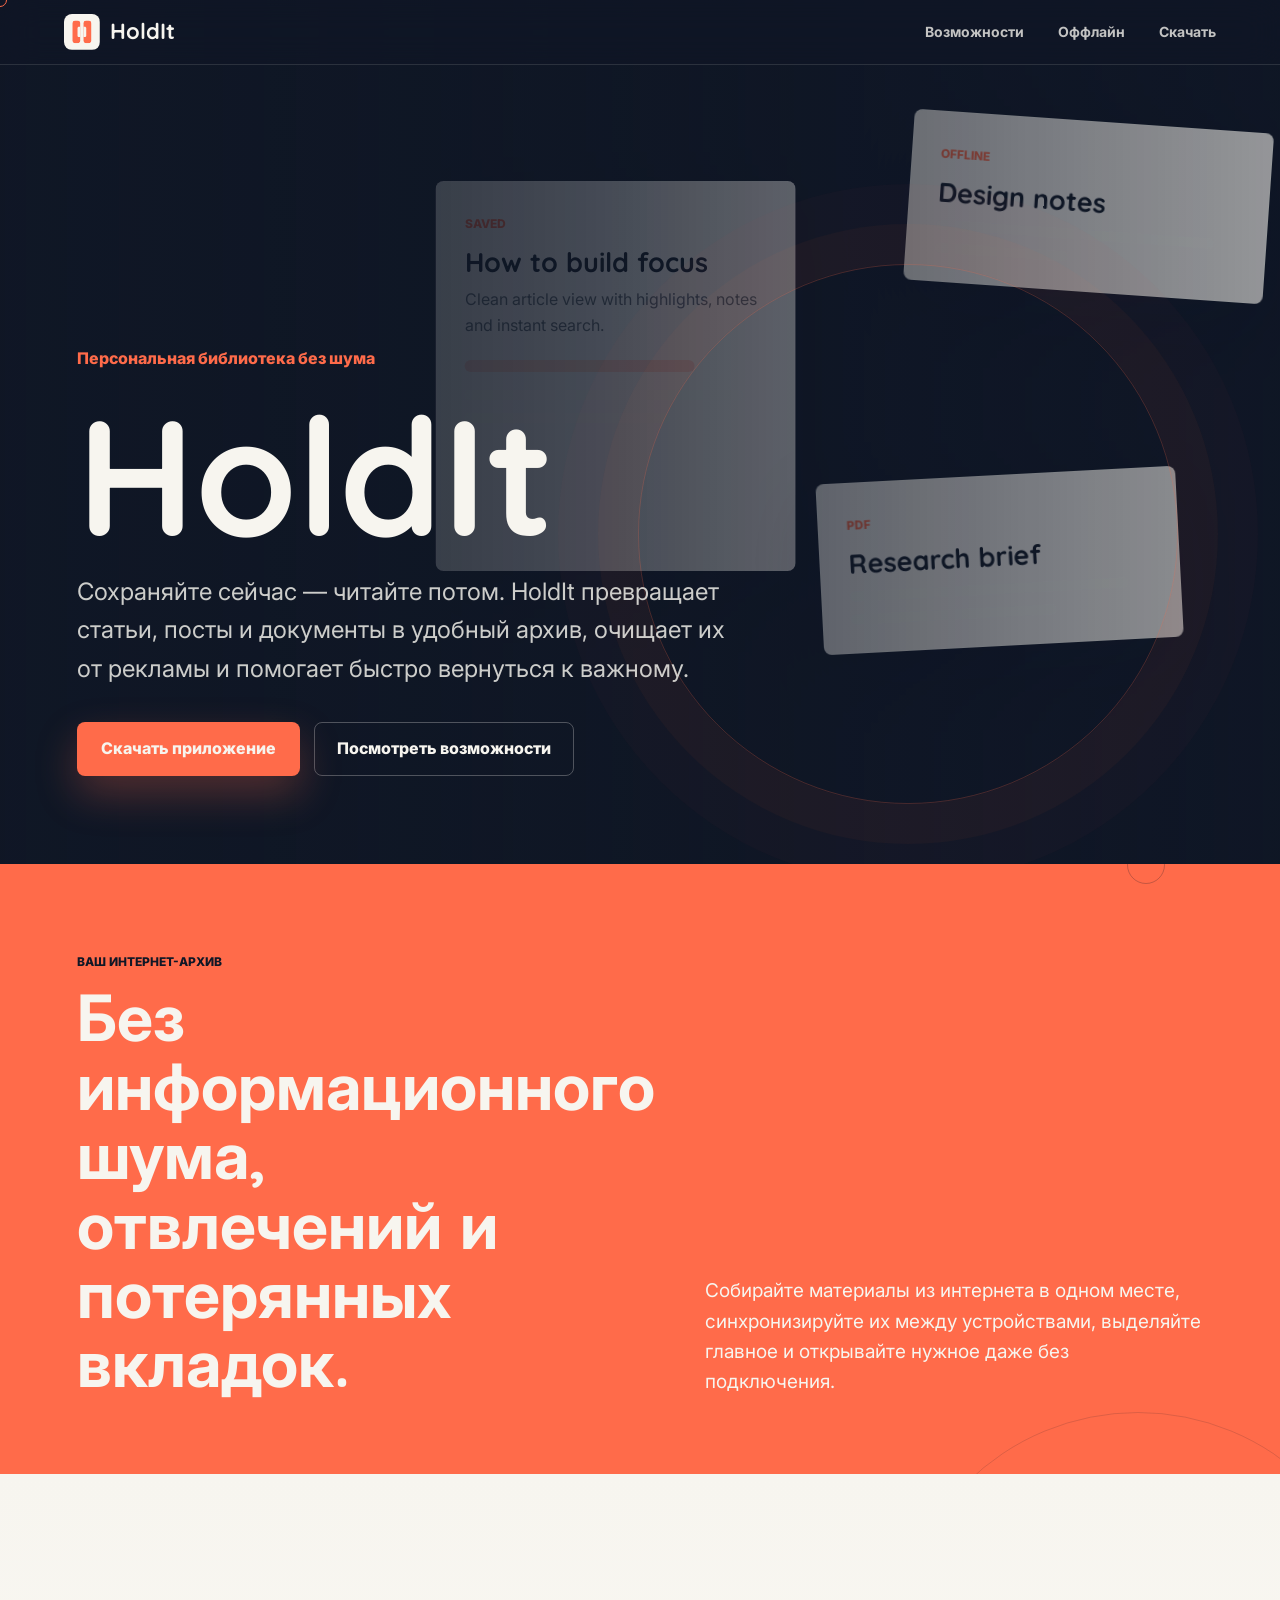
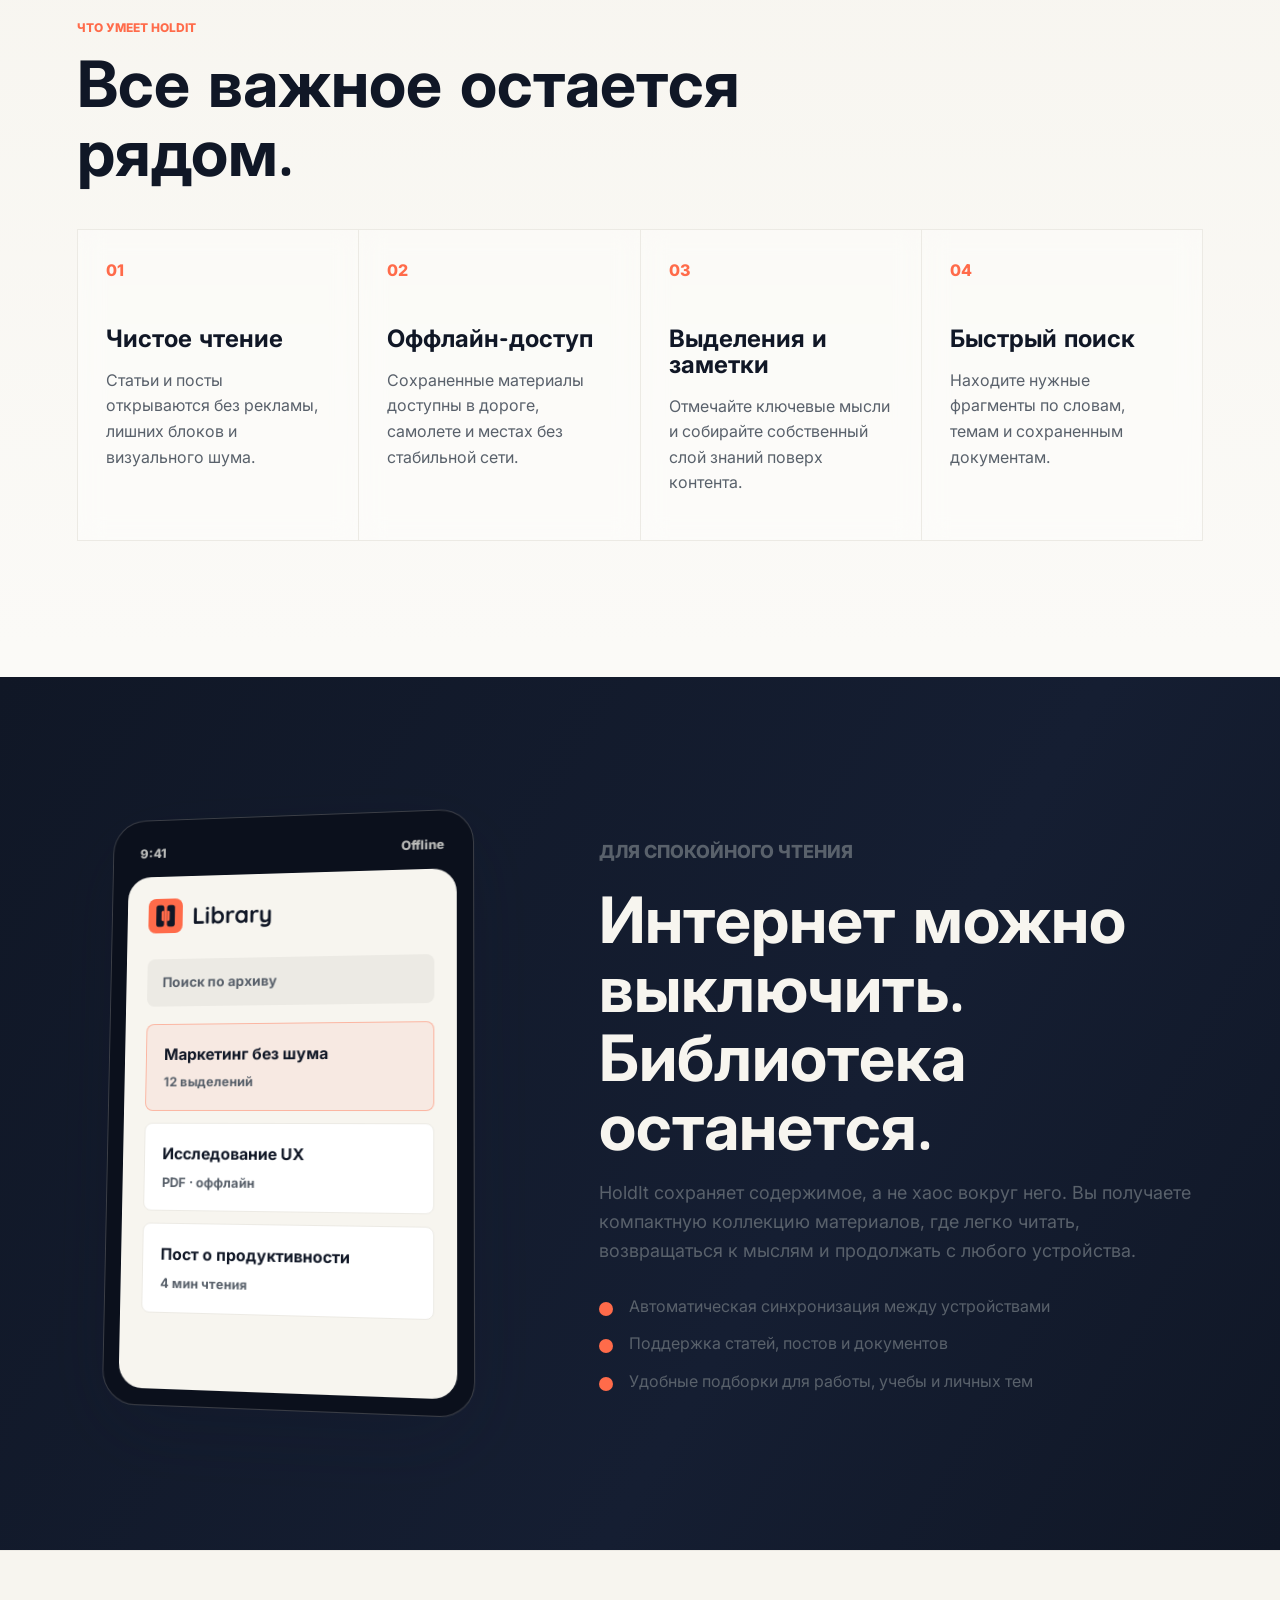
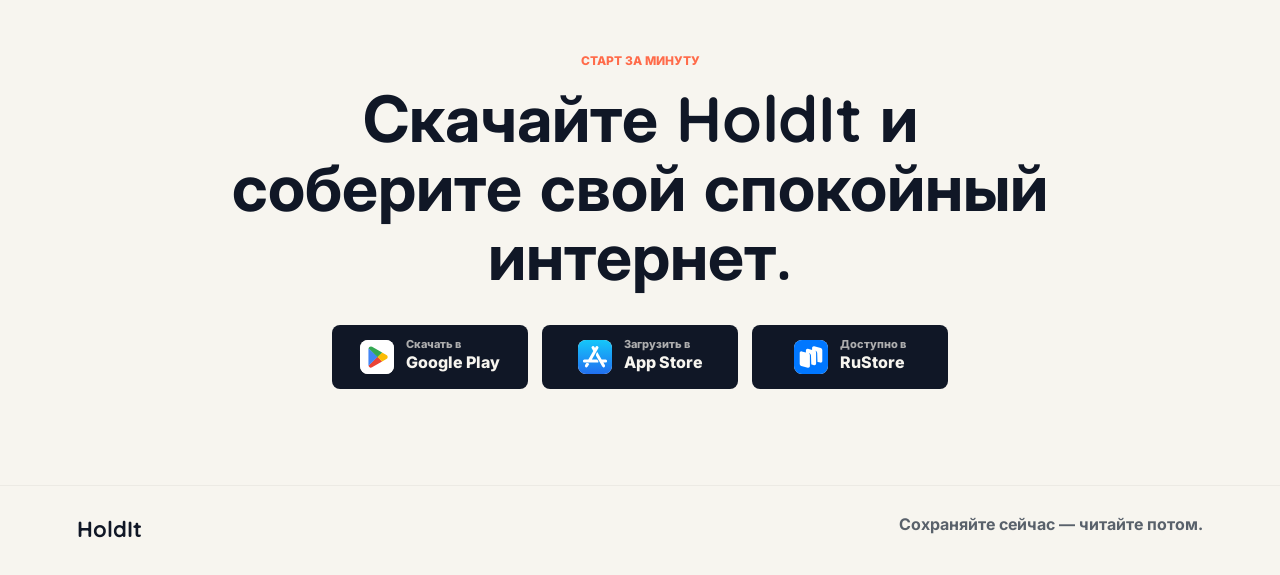
==== index.html @ 94361de3 "Agent Host changes for agents/landing-redesign-modernization-7cdf920e (#4) Co-authored-by: sloobman " ====
<!doctype html>
<html lang="ru">
  <head>
    <meta charset="utf-8">
    <meta name="viewport" content="width=device-width, initial-scale=1">
    <meta name="description" content="HoldIt сохраняет статьи, посты и документы в чистую персональную библиотеку, доступную даже без интернета.">
    <meta name="theme-color" content="#101726">
    <title>HoldIt — сохраняйте сейчас, читайте потом</title>
    <link rel="preconnect" href="https://fonts.googleapis.com">
    <link rel="preconnect" href="https://fonts.gstatic.com" crossorigin>
    <link href="https://fonts.googleapis.com/css2?family=Inter:wght@400;500;600;700;800&family=Quicksand:wght@600;700&display=swap" rel="stylesheet">
    <link rel="stylesheet" href="styles.css">
    <script src="script.js" defer></script>
  </head>
  <body>
    <header class="site-header">
      <a class="logo" href="#top" aria-label="HoldIt">
        <img class="logo-mark" src="1 pr/HoldIt mark light.svg" alt="" width="36" height="36">
        <span>HoldIt</span>
      </a>
      <nav class="nav" aria-label="Главная навигация">
        <a href="#features">Возможности</a>
        <a href="#offline">Оффлайн</a>
        <a href="#download">Скачать</a>
      </nav>
    </header>

    <main id="top">
      <section class="hero" aria-labelledby="hero-title">
        <div class="hero-bg" aria-hidden="true">
          <div class="library-scene" data-parallax-scene>
            <article class="saved-page page-main" data-depth="0.12">
              <span class="page-tag">saved</span>
              <h2>How to build focus</h2>
              <p>Clean article view with highlights, notes and instant search.</p>
              <div class="highlight-line"></div>
              <div class="text-line wide"></div>
              <div class="text-line"></div>
            </article>
            <article class="saved-page page-side" data-depth="0.22">
              <span class="page-tag">offline</span>
              <h2>Design notes</h2>
              <div class="text-line wide"></div>
              <div class="text-line short"></div>
            </article>
            <article class="saved-page page-doc" data-depth="0.17">
              <span class="page-tag">pdf</span>
              <h2>Research brief</h2>
              <div class="text-line wide"></div>
              <div class="text-line"></div>
            </article>
          </div>
        </div>

        <div class="hero-content">
          <p class="eyebrow">Персональная библиотека без шума</p>
          <h1 id="hero-title">HoldIt</h1>
          <p class="hero-lead">Сохраняйте сейчас — читайте потом. HoldIt превращает статьи, посты и документы в удобный архив, очищает их от рекламы и помогает быстро вернуться к важному.</p>
          <div class="hero-actions">
            <a class="primary-button" href="#download">Скачать приложение</a>
            <a class="secondary-button" href="#features">Посмотреть возможности</a>
          </div>
        </div>
      </section>

      <section class="intro-band" aria-label="Ключевая идея">
        <div>
          <p class="section-kicker">Ваш интернет-архив</p>
          <h2>Без информационного шума, отвлечений и потерянных вкладок.</h2>
        </div>
        <p>Собирайте материалы из интернета в одном месте, синхронизируйте их между устройствами, выделяйте главное и открывайте нужное даже без подключения.</p>
      </section>

      <section class="features" id="features" aria-labelledby="features-title">
        <div class="section-heading">
          <p class="section-kicker">Что умеет HoldIt</p>
          <h2 id="features-title">Все важное остается рядом.</h2>
        </div>
        <div class="feature-grid">
          <article class="feature-card">
            <span class="feature-icon">01</span>
            <h3>Чистое чтение</h3>
            <p>Статьи и посты открываются без рекламы, лишних блоков и визуального шума.</p>
          </article>
          <article class="feature-card">
            <span class="feature-icon">02</span>
            <h3>Оффлайн-доступ</h3>
            <p>Сохраненные материалы доступны в дороге, самолете и местах без стабильной сети.</p>
          </article>
          <article class="feature-card">
            <span class="feature-icon">03</span>
            <h3>Выделения и заметки</h3>
            <p>Отмечайте ключевые мысли и собирайте собственный слой знаний поверх контента.</p>
          </article>
          <article class="feature-card">
            <span class="feature-icon">04</span>
            <h3>Быстрый поиск</h3>
            <p>Находите нужные фрагменты по словам, темам и сохраненным документам.</p>
          </article>
        </div>
      </section>

      <section class="offline" id="offline" aria-labelledby="offline-title">
        <div class="phone-shell" aria-label="Превью приложения HoldIt">
          <div class="phone-status">
            <span>9:41</span>
            <span>Offline</span>
          </div>
          <div class="app-screen">
            <div class="app-top">
              <img class="app-logo" src="1 pr/HoldIt mark.svg" alt="" width="36" height="36">
              <span>Library</span>
            </div>
            <div class="search-pill">Поиск по архиву</div>
            <div class="article-row active">
              <strong>Маркетинг без шума</strong>
              <span>12 выделений</span>
            </div>
            <div class="article-row">
              <strong>Исследование UX</strong>
              <span>PDF · оффлайн</span>
            </div>
            <div class="article-row">
              <strong>Пост о продуктивности</strong>
              <span>4 мин чтения</span>
            </div>
          </div>
        </div>
        <div class="offline-copy">
          <p class="section-kicker">Для спокойного чтения</p>
          <h2 id="offline-title">Интернет можно выключить. Библиотека останется.</h2>
          <p>HoldIt сохраняет содержимое, а не хаос вокруг него. Вы получаете компактную коллекцию материалов, где легко читать, возвращаться к мыслям и продолжать с любого устройства.</p>
          <ul class="check-list">
            <li>Автоматическая синхронизация между устройствами</li>
            <li>Поддержка статей, постов и документов</li>
            <li>Удобные подборки для работы, учебы и личных тем</li>
          </ul>
        </div>
      </section>

      <section class="download" id="download" aria-labelledby="download-title">
        <p class="section-kicker">Старт за минуту</p>
        <h2 id="download-title">Скачайте HoldIt и соберите свой спокойный интернет.</h2>
        <div class="store-buttons" aria-label="Ссылки на магазины приложений">
          <a class="store-button" href="#" aria-label="Скачать в Google Play">
            <span class="store-icon"><img src="google-play.svg" alt="" width="32" height="32"></span>
            <span><small>Скачать в</small>Google Play</span>
          </a>
          <a class="store-button" href="#" aria-label="Скачать в App Store">
            <span class="store-icon"><img src="apple-App Store.svg" alt="" width="32" height="32"></span>
            <span><small>Загрузить в</small>App Store</span>
          </a>
          <a class="store-button" href="#" aria-label="Скачать в RuStore">
            <span class="store-icon"><img src="rustore.svg" alt="" width="32" height="32"></span>
            <span><small>Доступно в</small>RuStore</span>
          </a>
        </div>
      </section>
    </main>

    <footer class="site-footer">
      <span>HoldIt</span>
      <span>Сохраняйте сейчас — читайте потом.</span>
    </footer>
  </body>
</html>
---- styles.css ----
:root {
  --ink: #101726;
  --accent: #ff6b4a;
  --paper: #f7f5ef;
  --muted: #59616b;
  --line: #eceae4;
  --white: #ffffff;
  --shadow: 0 24px 80px rgba(16, 23, 38, 0.18);
  --ease-expo: cubic-bezier(0.16, 1, 0.3, 1);
}

* {
  box-sizing: border-box;
}

html {
  scroll-behavior: smooth;
}

body {
  margin: 0;
  background: var(--paper);
  color: var(--ink);
  font-family: Inter, system-ui, -apple-system, BlinkMacSystemFont, "Segoe UI", sans-serif;
  line-height: 1.6;
  overflow-x: hidden;
}

a {
  color: inherit;
  text-decoration: none;
}

a:focus-visible,
button:focus-visible {
  outline: 3px solid var(--accent);
  outline-offset: 4px;
}

.site-header {
  position: fixed;
  z-index: 10;
  top: 0;
  left: 0;
  right: 0;
  display: flex;
  align-items: center;
  justify-content: space-between;
  gap: 24px;
  padding: 14px clamp(20px, 5vw, 72px);
  color: var(--paper);
  background: rgba(16, 23, 38, 0.46);
  border-bottom: 1px solid rgba(247, 245, 239, 0.12);
  backdrop-filter: blur(18px);
  transition: padding 320ms var(--ease-expo), background-color 320ms ease, border-color 320ms ease;
}

.site-header.is-scrolled {
  padding-top: 9px;
  padding-bottom: 9px;
  background: rgba(16, 23, 38, 0.78);
  border-color: rgba(247, 245, 239, 0.2);
}

.logo {
  display: inline-flex;
  align-items: center;
  gap: 10px;
  font-family: Quicksand, Inter, sans-serif;
  font-size: 22px;
  font-weight: 700;
}

.logo-mark,
.app-logo {
  display: block;
  width: 36px;
  height: 36px;
  border-radius: 8px;
  object-fit: contain;
}

.nav {
  display: flex;
  gap: clamp(14px, 3vw, 34px);
  color: rgba(247, 245, 239, 0.78);
  font-size: 14px;
  font-weight: 700;
}

.nav a:hover {
  color: var(--white);
}

.nav a {
  position: relative;
  transition: color 220ms ease;
}

.nav a::after {
  position: absolute;
  right: 0;
  bottom: -8px;
  left: 0;
  height: 2px;
  background: var(--accent);
  content: "";
  transform: scaleX(0);
  transform-origin: right;
  transition: transform 320ms var(--ease-expo);
}

.nav a:hover::after,
.nav a:focus-visible::after {
  transform: scaleX(1);
  transform-origin: left;
}

.hero {
  position: relative;
  min-height: 96vh;
  display: grid;
  align-items: end;
  overflow: hidden;
  padding: 150px clamp(20px, 6vw, 96px) 88px;
  background: var(--ink);
  color: var(--paper);
  isolation: isolate;
}

.hero::before {
  position: absolute;
  inset: 0;
  background-image: radial-gradient(rgba(247, 245, 239, 0.13) 0.6px, transparent 0.6px);
  background-size: 6px 6px;
  content: "";
  opacity: 0.16;
  pointer-events: none;
}

.hero::after {
  position: absolute;
  inset: auto 8% 7% auto;
  width: min(42vw, 560px);
  height: min(42vw, 560px);
  border: 1px solid rgba(255, 107, 74, 0.24);
  border-radius: 50%;
  box-shadow: 0 0 0 40px rgba(255, 107, 74, 0.035), 0 0 0 80px rgba(255, 107, 74, 0.025);
  content: "";
  opacity: 0;
  transform: scale(0.9);
  animation: hero-orbit 1200ms 700ms var(--ease-expo) forwards;
  pointer-events: none;
}

@keyframes hero-orbit {
  to {
    opacity: 1;
    transform: scale(1);
  }
}

.hero-bg {
  position: absolute;
  inset: 0;
  opacity: 0.96;
}

.hero-bg::after {
  content: "";
  position: absolute;
  inset: 0;
  background: linear-gradient(90deg, rgba(16, 23, 38, 0.97), rgba(16, 23, 38, 0.74) 47%, rgba(16, 23, 38, 0.36));
}

.library-scene {
  position: absolute;
  inset: 0;
  min-width: 860px;
  transform: translateX(22vw);
}

.saved-page {
  position: absolute;
  --base-rotate: 0deg;
  --pointer-x: 0px;
  --pointer-y: 0px;
  --scroll-shift: 0px;
  width: 360px;
  padding: 28px;
  border: 1px solid rgba(247, 245, 239, 0.24);
  border-radius: 8px;
  background: rgba(247, 245, 239, 0.95);
  color: var(--ink);
  box-shadow: var(--shadow);
  transform: translate3d(var(--pointer-x), calc(var(--pointer-y) + var(--scroll-shift)), 0) rotate(var(--base-rotate));
  transition: box-shadow 220ms ease, border-color 220ms ease;
  will-change: transform;
}

.saved-page h2 {
  margin: 12px 0 10px;
  font-family: Quicksand, Inter, sans-serif;
  font-size: 27px;
  line-height: 1.1;
}

.saved-page p {
  margin: 0 0 22px;
  color: var(--muted);
}

.page-main {
  top: 21%;
  left: 12%;
  min-height: 390px;
}

.page-side {
  top: 14%;
  left: 49%;
  --base-rotate: 4deg;
}

.page-doc {
  top: 55%;
  left: 42%;
  --base-rotate: -3deg;
}

.page-tag,
.section-kicker {
  color: var(--accent);
  font-size: 12px;
  font-weight: 800;
  letter-spacing: 0;
  text-transform: uppercase;
}

.highlight-line {
  width: 76%;
  height: 12px;
  margin-bottom: 18px;
  border-radius: 999px;
  background: rgba(255, 107, 74, 0.28);
}

.text-line {
  width: 68%;
  height: 10px;
  margin-top: 13px;
  border-radius: 999px;
  background: var(--line);
}

.text-line.wide {
  width: 92%;
}

.text-line.short {
  width: 44%;
}

.hero-content {
  position: relative;
  z-index: 1;
  max-width: 760px;
}

.hero-content > * {
  opacity: 0;
  transform: translateY(22px);
  animation: hero-enter 900ms var(--ease-expo) forwards;
}

.hero-content .eyebrow { animation-delay: 80ms; }
.hero-content h1 { animation-delay: 180ms; }
.hero-content .hero-lead { animation-delay: 300ms; }
.hero-content .hero-actions { animation-delay: 420ms; }

@keyframes hero-enter {
  to {
    opacity: 1;
    transform: translateY(0);
  }
}

.eyebrow {
  margin: 0 0 14px;
  color: var(--accent);
  font-weight: 800;
}

h1,
h2,
h3 {
  font-family: Quicksand, Inter, sans-serif;
  line-height: 1.08;
  letter-spacing: 0;
}

h1 {
  margin: 0;
  font-size: clamp(72px, 14vw, 164px);
}

.hero-lead {
  max-width: 660px;
  margin: 10px 0 34px;
  color: rgba(247, 245, 239, 0.82);
  font-size: clamp(18px, 2.2vw, 24px);
}

.hero-actions,
.store-buttons {
  display: flex;
  flex-wrap: wrap;
  gap: 14px;
}

.primary-button,
.secondary-button,
.store-button {
  display: inline-flex;
  align-items: center;
  justify-content: center;
  min-height: 54px;
  border-radius: 8px;
  font-weight: 800;
}

.primary-button {
  padding: 0 24px;
  background: var(--accent);
  color: var(--paper);
  box-shadow: 0 18px 42px rgba(255, 107, 74, 0.28);
}

.secondary-button {
  padding: 0 22px;
  border: 1px solid rgba(247, 245, 239, 0.28);
  color: var(--paper);
}

.primary-button,
.secondary-button,
.store-button,
.feature-card {
  transition: transform 320ms var(--ease-expo), box-shadow 320ms var(--ease-expo), border-color 220ms ease, background-color 220ms ease;
}

.primary-button:hover,
.secondary-button:hover,
.store-button:hover {
  transform: translateY(-3px);
}

.primary-button {
  position: relative;
  overflow: hidden;
}

.ripple {
  position: absolute;
  width: 12px;
  height: 12px;
  border-radius: 50%;
  background: rgba(247, 245, 239, 0.5);
  pointer-events: none;
  transform: translate(-50%, -50%) scale(0);
  animation: ripple 600ms ease-out forwards;
}

@keyframes ripple {
  to {
    opacity: 0;
    transform: translate(-50%, -50%) scale(24);
  }
}

.primary-button::after {
  position: absolute;
  inset: 0;
  background: rgba(247, 245, 239, 0.18);
  content: "";
  transform: translateX(-110%) skewX(-18deg);
  transition: transform 500ms var(--ease-expo);
}

.primary-button:hover::after,
.primary-button:focus-visible::after {
  transform: translateX(110%) skewX(-18deg);
}

.secondary-button:hover {
  border-color: rgba(247, 245, 239, 0.62);
  background: rgba(247, 245, 239, 0.08);
}

.intro-band,
.features,
.offline,
.download,
.site-footer {
  padding-right: clamp(20px, 6vw, 96px);
  padding-left: clamp(20px, 6vw, 96px);
}

.intro-band {
  position: relative;
  overflow: hidden;
  display: grid;
  grid-template-columns: minmax(0, 1.05fr) minmax(280px, 0.95fr);
  gap: clamp(28px, 6vw, 90px);
  align-items: end;
  padding-top: 76px;
  padding-bottom: 76px;
  background: var(--accent);
  color: var(--paper);
}

.intro-band::after {
  position: absolute;
  right: -8%;
  bottom: -70%;
  width: 38vw;
  height: 38vw;
  min-width: 280px;
  min-height: 280px;
  border: 1px solid rgba(16, 23, 38, 0.14);
  border-radius: 50%;
  content: "";
  pointer-events: none;
}

.intro-band .section-kicker {
  color: var(--ink);
}

.intro-band h2,
.features h2,
.offline h2,
.download h2 {
  margin: 0;
  font-size: clamp(34px, 5vw, 64px);
}

.intro-band p:last-child {
  max-width: 620px;
  margin: 0;
  font-size: 19px;
}

.features {
  padding-top: 132px;
  padding-bottom: 136px;
  background: linear-gradient(180deg, var(--paper), rgba(255, 255, 255, 0.52));
}

.section-heading {
  max-width: 720px;
  margin-bottom: 42px;
}

.feature-grid {
  display: grid;
  grid-template-columns: repeat(4, minmax(0, 1fr));
  border-top: 1px solid var(--line);
  border-left: 1px solid var(--line);
}

.feature-card {
  position: relative;
  min-height: 250px;
  padding: 28px;
  border-right: 1px solid var(--line);
  border-bottom: 1px solid var(--line);
  background: rgba(255, 255, 255, 0.38);
  backdrop-filter: blur(12px);
}

.feature-card:hover {
  position: relative;
  z-index: 1;
  border-color: rgba(255, 107, 74, 0.48);
  background: rgba(255, 255, 255, 0.74);
  box-shadow: 0 20px 48px rgba(16, 23, 38, 0.1);
  transform: translateY(-6px);
}

.feature-card::after {
  position: absolute;
  right: 20px;
  bottom: 20px;
  width: 12px;
  height: 12px;
  border-top: 2px solid var(--accent);
  border-right: 2px solid var(--accent);
  content: "";
  opacity: 0;
  transform: translate(-5px, 5px);
  transition: opacity 220ms ease, transform 320ms var(--ease-expo);
}

.feature-card:hover::after {
  opacity: 1;
  transform: translate(0, 0);
}

.feature-icon {
  color: var(--accent);
  font-weight: 800;
}

.feature-card h3 {
  margin: 42px 0 12px;
  font-size: 24px;
}

.feature-card p,
.offline-copy p,
.check-list {
  color: var(--muted);
}

.offline {
  display: grid;
  grid-template-columns: minmax(280px, 420px) minmax(0, 1fr);
  gap: clamp(34px, 8vw, 110px);
  align-items: center;
  padding-top: 132px;
  padding-bottom: 144px;
  background: linear-gradient(120deg, var(--ink), #151e32 62%, var(--ink));
  color: var(--paper);
}

.phone-shell {
  width: min(100%, 370px);
  margin: 0 auto;
  padding: 16px;
  border: 1px solid rgba(247, 245, 239, 0.2);
  border-radius: 34px;
  background: #0b101c;
  box-shadow: var(--shadow);
  transform: perspective(1100px) rotateY(-8deg) rotateX(4deg);
}

.phone-status {
  display: flex;
  justify-content: space-between;
  padding: 8px 12px 14px;
  color: rgba(247, 245, 239, 0.74);
  font-size: 13px;
  font-weight: 800;
}

.app-screen {
  min-height: 520px;
  padding: 22px;
  border-radius: 24px;
  background: var(--paper);
  color: var(--ink);
}

.app-top {
  display: flex;
  align-items: center;
  gap: 10px;
  font-family: Quicksand, Inter, sans-serif;
  font-size: 24px;
  font-weight: 700;
}

.search-pill {
  margin: 26px 0 18px;
  padding: 13px 16px;
  border-radius: 8px;
  background: var(--line);
  color: var(--muted);
  font-size: 14px;
  font-weight: 700;
}

.article-row {
  display: grid;
  gap: 5px;
  margin-top: 12px;
  padding: 18px;
  border: 1px solid var(--line);
  border-radius: 8px;
  background: var(--white);
}

.article-row.active {
  border-color: rgba(255, 107, 74, 0.42);
  background: rgba(255, 107, 74, 0.08);
}

.article-row span {
  color: var(--muted);
  font-size: 13px;
  font-weight: 700;
}

.offline-copy {
  max-width: 690px;
  position: sticky;
  top: 25vh;
}

.offline-copy p {
  font-size: 18px;
}

.check-list {
  display: grid;
  gap: 12px;
  margin: 28px 0 0;
  padding: 0;
  list-style: none;
}

.check-list li {
  position: relative;
  padding-left: 30px;
}

.check-list li::before {
  content: "";
  position: absolute;
  top: 8px;
  left: 0;
  width: 14px;
  height: 14px;
  border-radius: 50%;
  background: var(--accent);
}

.download {
  padding-top: 88px;
  padding-bottom: 96px;
  text-align: center;
  border-top: 1px solid var(--line);
}

.download .section-kicker {
  display: block;
  margin-bottom: 14px;
}

.download h2 {
  max-width: 850px;
  margin: 0 auto 34px;
}

.store-buttons {
  justify-content: center;
}

.store-button {
  gap: 12px;
  min-width: 196px;
  padding: 13px 18px;
  background: var(--ink);
  color: var(--paper);
  text-align: left;
}

.store-button:hover {
  box-shadow: 0 18px 42px rgba(16, 23, 38, 0.18);
}

.reveal {
  opacity: 0;
  transform: translateY(32px) scale(0.97);
  transition: opacity 800ms var(--ease-expo), transform 800ms var(--ease-expo);
}

.reveal.is-visible {
  opacity: 1;
  transform: translateY(0) scale(1);
}

.feature-card.reveal:nth-child(2) {
  transition-delay: 80ms;
}

.feature-card.reveal:nth-child(3) {
  transition-delay: 160ms;
}

.feature-card.reveal:nth-child(4) {
  transition-delay: 240ms;
}

.feature-card.reveal.is-visible:hover {
  transform: translateY(-6px);
}

.phone-shell.reveal.is-visible {
  transform: perspective(1100px) rotateY(-8deg) rotateX(4deg);
}

.phone-shell {
  transition: transform 900ms var(--ease-expo), box-shadow 320ms ease;
}

.phone-shell:hover {
  box-shadow: 0 30px 90px rgba(16, 23, 38, 0.3);
  transform: perspective(1100px) rotateY(-4deg) rotateX(2deg) translateY(-8px);
}

.store-button small {
  display: block;
  color: rgba(247, 245, 239, 0.68);
  font-size: 11px;
  line-height: 1.1;
}

.store-icon {
  display: inline-grid;
  width: 34px;
  height: 34px;
  place-items: center;
  border-radius: 8px;
  overflow: hidden;
  background: var(--paper);
}

.store-icon img {
  display: block;
  width: 34px;
  height: 34px;
  object-fit: cover;
}

.site-footer {
  display: flex;
  justify-content: space-between;
  gap: 18px;
  padding-top: 26px;
  padding-bottom: 28px;
  border-top: 1px solid var(--line);
  color: var(--muted);
  font-weight: 700;
}

.site-footer span:first-child {
  color: var(--ink);
  font-family: Quicksand, Inter, sans-serif;
  font-size: 22px;
}

.cursor-dot {
  position: fixed;
  z-index: 20;
  top: -7px;
  left: -7px;
  width: 14px;
  height: 14px;
  border: 1px solid var(--accent);
  border-radius: 50%;
  pointer-events: none;
  transition: width 220ms var(--ease-expo), height 220ms var(--ease-expo), background-color 220ms ease;
  will-change: transform;
}

.cursor-dot.is-active {
  width: 34px;
  height: 34px;
  background: rgba(255, 107, 74, 0.16);
}

@media (min-width: 941px) {
  .intro-band {
    position: relative;
  }

  .intro-band::before {
    position: absolute;
    top: -18px;
    right: 9vw;
    width: 36px;
    height: 36px;
    border: 1px solid rgba(16, 23, 38, 0.24);
    border-radius: 50%;
    content: "";
  }
}

@media (max-width: 940px) {
  .site-header {
    position: absolute;
  }

  .nav {
    display: none;
  }

  .hero {
    min-height: 88vh;
    padding-top: 118px;
  }

  .library-scene {
    transform: translateX(8vw);
  }

  .intro-band,
  .offline {
    grid-template-columns: 1fr;
  }

  .offline-copy {
    position: static;
  }

  .feature-grid {
    grid-template-columns: repeat(2, minmax(0, 1fr));
  }
}

@media (max-width: 620px) {
  .hero {
    min-height: 86vh;
    padding-bottom: 44px;
  }

  .hero-bg::after {
    background: linear-gradient(180deg, rgba(16, 23, 38, 0.8), rgba(16, 23, 38, 0.98));
  }

  .hero::after {
    width: 72vw;
    height: 72vw;
    right: -24%;
    bottom: 8%;
  }

  .library-scene {
    min-width: 620px;
    transform: translateX(-20px) translateY(-20px) scale(0.78);
    transform-origin: top left;
    opacity: 0.52;
  }

  .phone-shell {
    transition-duration: 500ms;
  }

  .hero-actions,
  .store-buttons {
    align-items: stretch;
    flex-direction: column;
  }

  .primary-button,
  .secondary-button,
  .store-button {
    width: 100%;
  }

  .feature-grid {
    grid-template-columns: 1fr;
  }

  .offline {
    padding-top: 64px;
    padding-bottom: 72px;
  }

  .app-screen {
    min-height: 440px;
  }

  .site-footer {
    flex-direction: column;
  }
}

@media (prefers-reduced-motion: reduce) {
  html {
    scroll-behavior: auto;
  }

  *,
  *::before,
  *::after {
    animation-duration: 0.01ms !important;
    animation-iteration-count: 1 !important;
    transition-duration: 0.01ms !important;
  }

  .saved-page,
  .phone-shell,
  .feature-card:hover,
  .primary-button:hover,
  .secondary-button:hover,
  .store-button:hover,
  .reveal {
    transform: none;
  }

  .reveal {
    opacity: 1;
  }

  .hero-content > * {
    opacity: 1;
    animation: none;
    transform: none;
  }

  .hero::after {
    animation: none;
    opacity: 1;
    transform: none;
  }
}
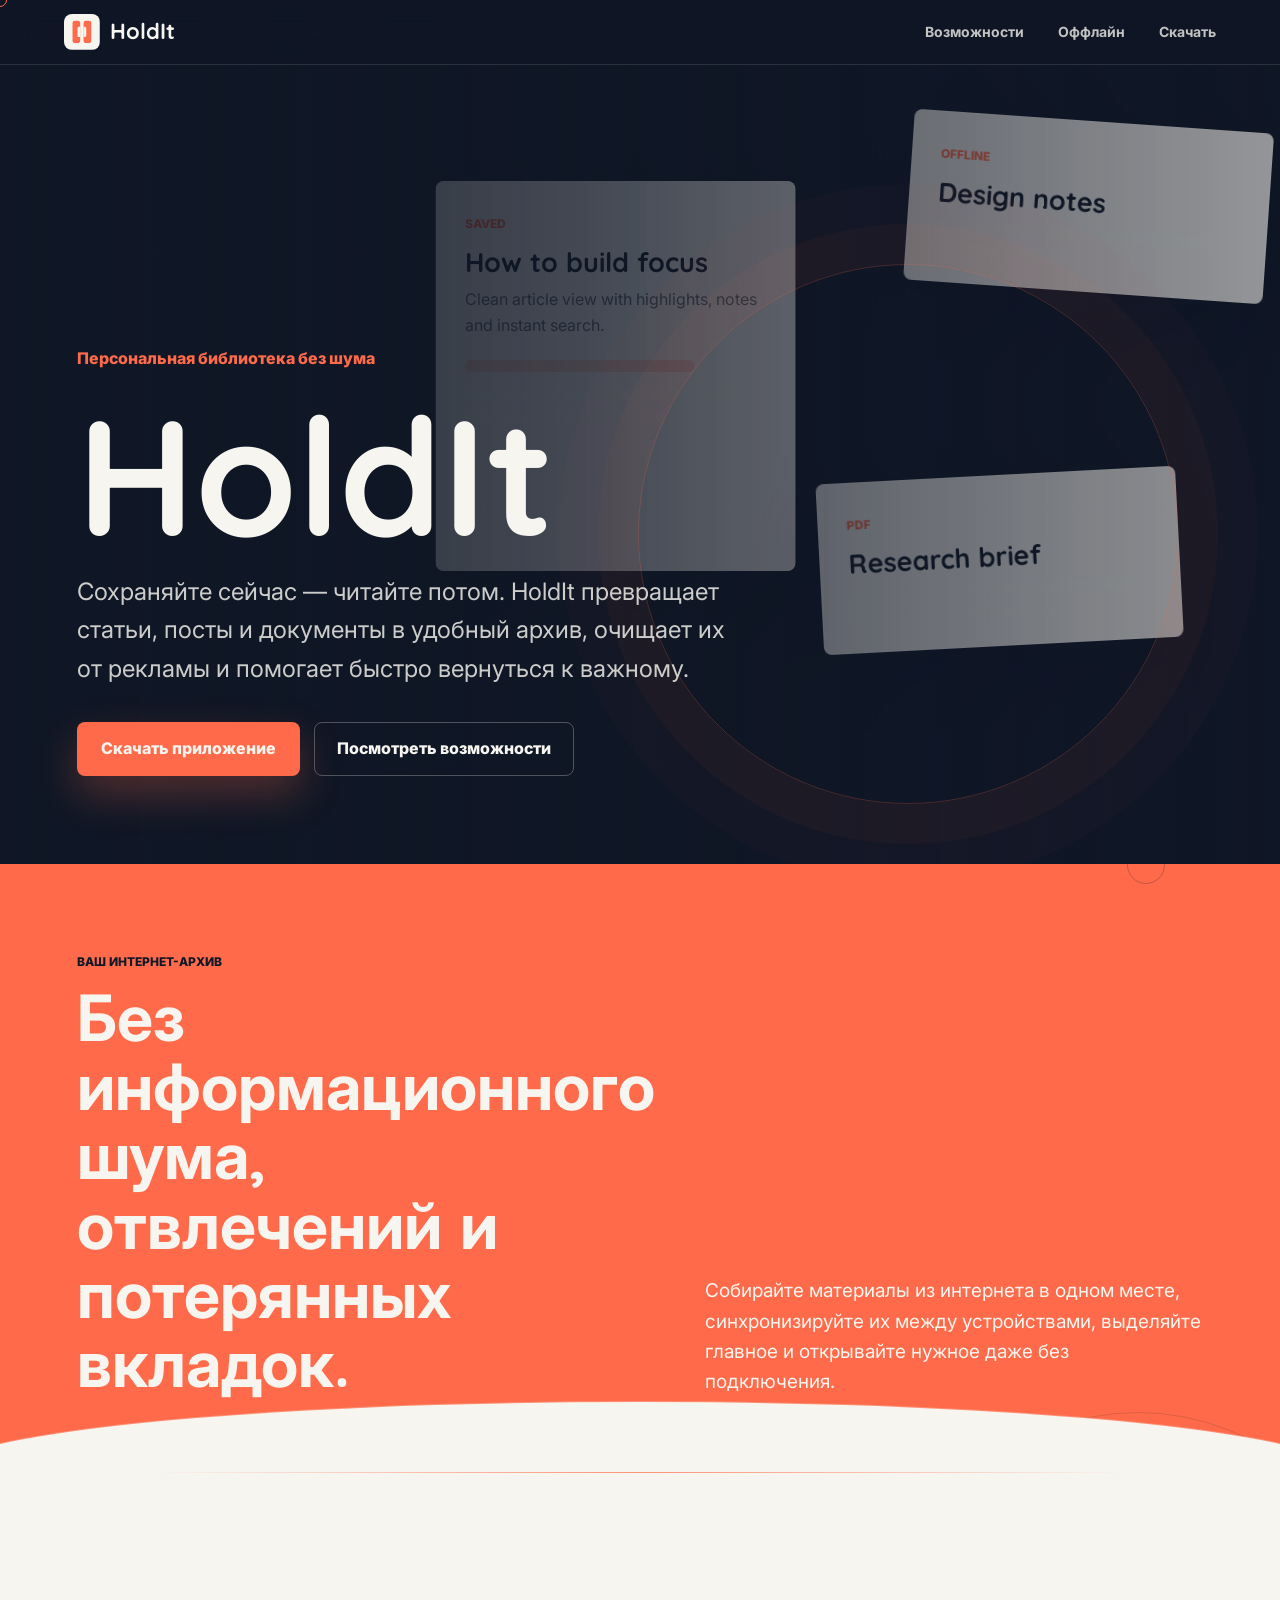
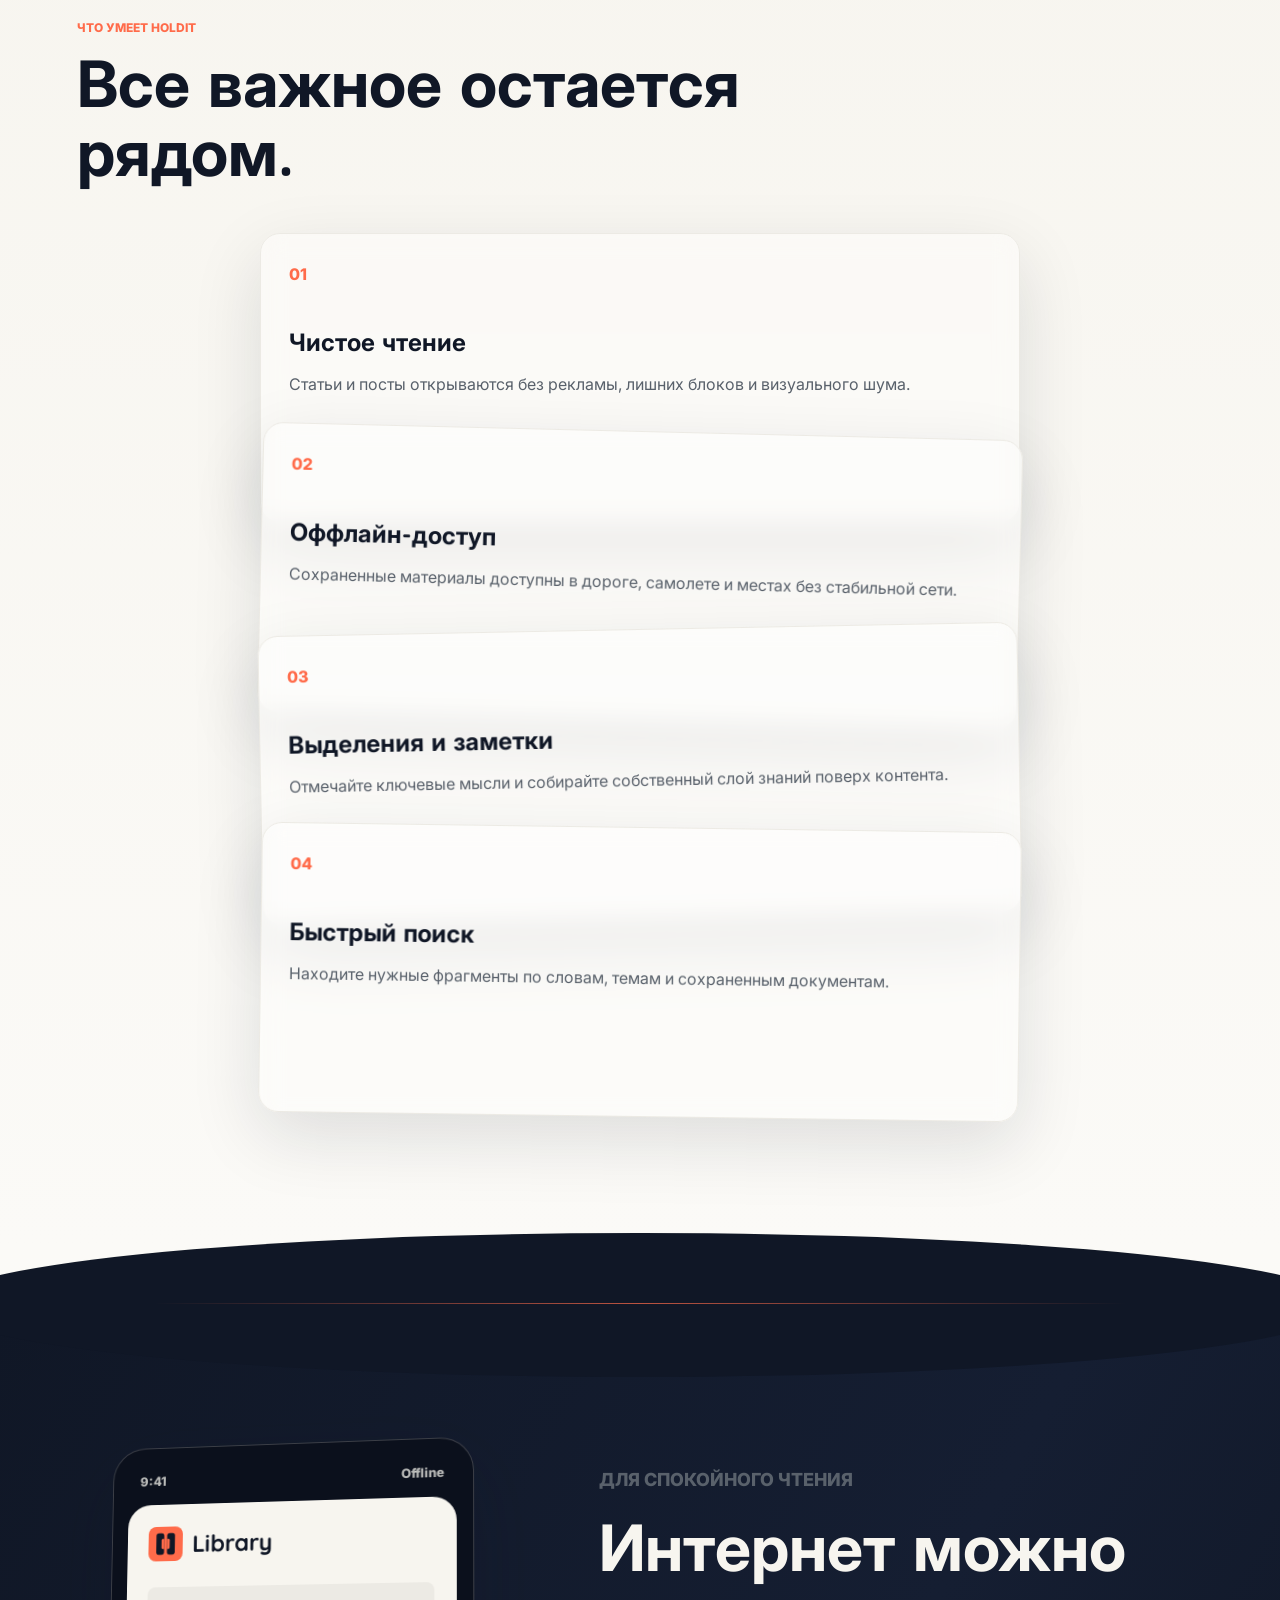
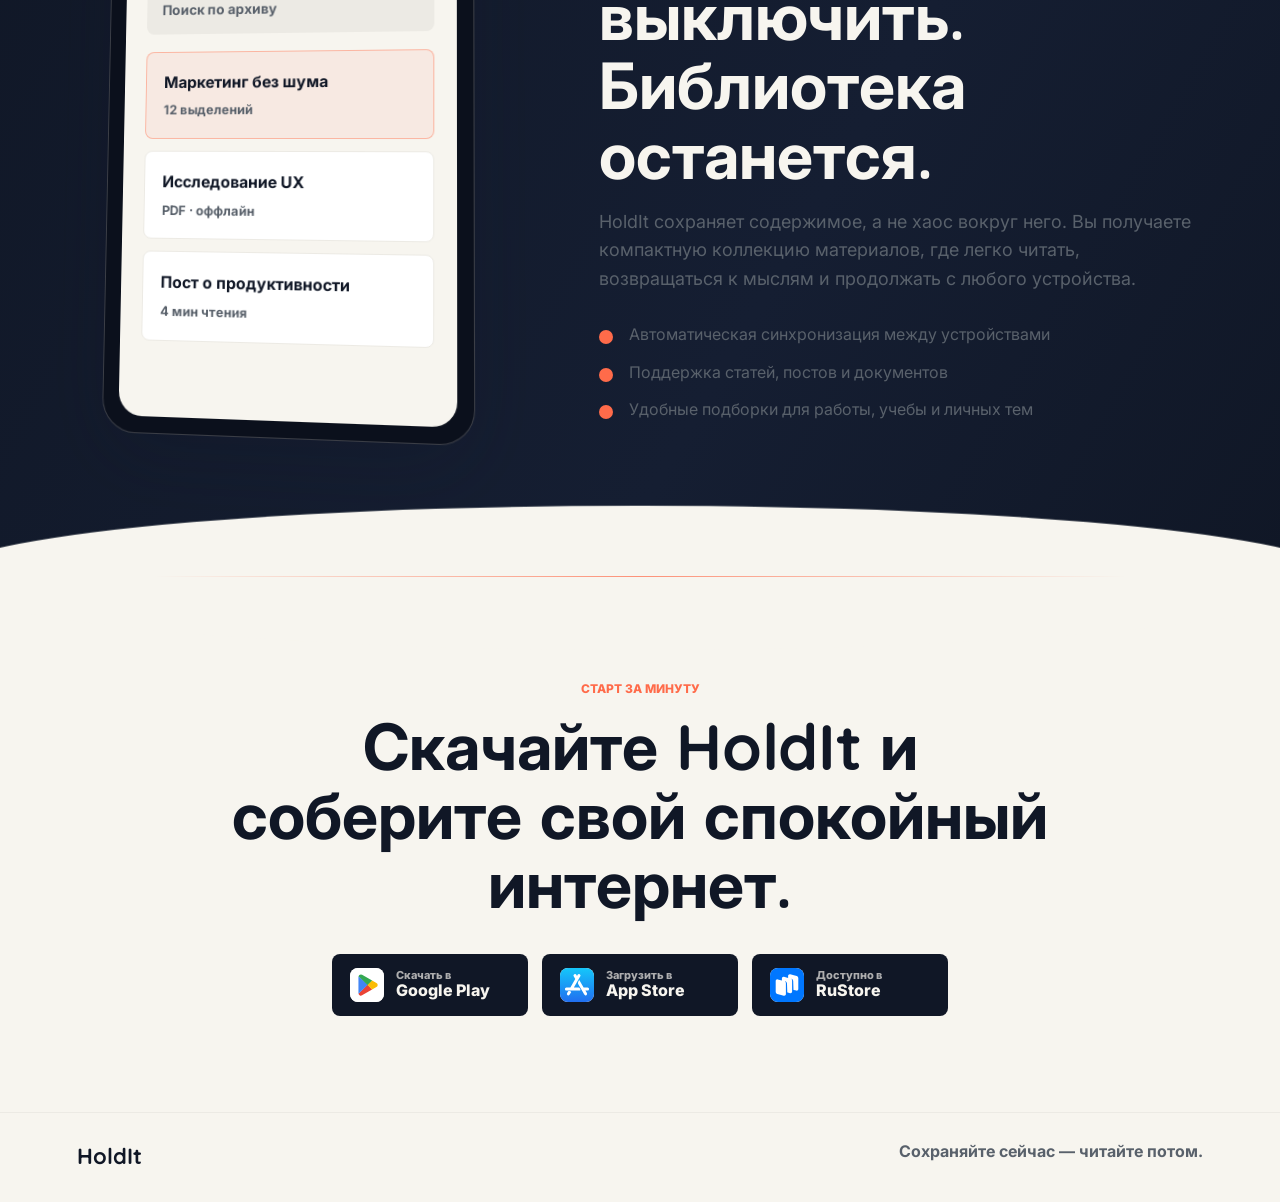
==== commit dd0b5a4a: "Merge pull request #5 from sloobman/agents/landing-redesign-modernization-7cdf920e Agents/landing re" ====
--- a/index.html
+++ b/index.html
@@ -63,6 +63,7 @@
         </div>
       </section>
 
+      <div class="section-bridge bridge-intro" style="--bridge-color: var(--accent)" aria-hidden="true"></div>
       <section class="intro-band" aria-label="Ключевая идея">
         <div>
           <p class="section-kicker">Ваш интернет-архив</p>
@@ -71,6 +72,7 @@
         <p>Собирайте материалы из интернета в одном месте, синхронизируйте их между устройствами, выделяйте главное и открывайте нужное даже без подключения.</p>
       </section>
 
+      <div class="section-bridge bridge-features" style="--bridge-color: var(--paper)" aria-hidden="true"></div>
       <section class="features" id="features" aria-labelledby="features-title">
         <div class="section-heading">
           <p class="section-kicker">Что умеет HoldIt</p>
@@ -100,6 +102,7 @@
         </div>
       </section>
 
+      <div class="section-bridge bridge-offline" style="--bridge-color: var(--ink)" aria-hidden="true"></div>
       <section class="offline" id="offline" aria-labelledby="offline-title">
         <div class="phone-shell" aria-label="Превью приложения HoldIt">
           <div class="phone-status">
@@ -138,6 +141,7 @@
         </div>
       </section>
 
+      <div class="section-bridge bridge-download" style="--bridge-color: var(--paper)" aria-hidden="true"></div>
       <section class="download" id="download" aria-labelledby="download-title">
         <p class="section-kicker">Старт за минуту</p>
         <h2 id="download-title">Скачайте HoldIt и соберите свой спокойный интернет.</h2>
--- a/styles.css
+++ b/styles.css
@@ -15,6 +15,7 @@
 
 html {
   scroll-behavior: smooth;
+  overflow-x: hidden;
 }
 
 body {
@@ -406,6 +407,53 @@
   padding-left: clamp(20px, 6vw, 96px);
 }
 
+.section-bridge {
+  position: relative;
+  z-index: 3;
+  height: 1px;
+  margin-bottom: -1px;
+  pointer-events: none;
+}
+
+.section-bridge::before {
+  position: absolute;
+  top: -72px;
+  right: -5%;
+  left: -5%;
+  height: 144px;
+  border-radius: 50%;
+  background: var(--bridge-color);
+  box-shadow: 0 -1px 0 rgba(247, 245, 239, 0.26);
+  content: "";
+  opacity: 0;
+  transform: translateY(46px) scaleX(0.82);
+  transform-origin: center;
+  transition: opacity 700ms var(--ease-expo), transform 1000ms var(--ease-expo);
+}
+
+.section-bridge::after {
+  position: absolute;
+  top: -2px;
+  left: 12%;
+  width: 76%;
+  height: 1px;
+  background: linear-gradient(90deg, transparent, var(--accent), transparent);
+  content: "";
+  opacity: 0;
+  transform: scaleX(0);
+  transition: opacity 450ms ease 220ms, transform 900ms var(--ease-expo) 220ms;
+}
+
+.section-bridge.is-visible::before {
+  opacity: 1;
+  transform: translateY(0) scaleX(1);
+}
+
+.section-bridge.is-visible::after {
+  opacity: 0.72;
+  transform: scaleX(1);
+}
+
 .intro-band {
   position: relative;
   overflow: hidden;
@@ -479,9 +527,23 @@
   backdrop-filter: blur(12px);
 }
 
+.feature-card::before {
+  position: absolute;
+  inset: 0;
+  border-radius: inherit;
+  background: linear-gradient(120deg, rgba(255, 255, 255, 0.34), transparent 42%);
+  content: "";
+  opacity: 0;
+  pointer-events: none;
+  transition: opacity 500ms ease;
+}
+
+.feature-card.stack-active::before {
+  opacity: 1;
+}
+
 .feature-card:hover {
-  position: relative;
-  z-index: 1;
+  z-index: 10;
   border-color: rgba(255, 107, 74, 0.48);
   background: rgba(255, 255, 255, 0.74);
   box-shadow: 0 20px 48px rgba(16, 23, 38, 0.1);
@@ -658,12 +720,21 @@
 }
 
 .store-button {
+  display: grid;
+  grid-template-columns: 34px minmax(0, 1fr);
+  align-items: center;
   gap: 12px;
   min-width: 196px;
+  min-height: 62px;
   padding: 13px 18px;
   background: var(--ink);
   color: var(--paper);
   text-align: left;
+}
+
+.store-button > span:last-child {
+  min-width: 0;
+  line-height: 1.2;
 }
 
 .store-button:hover {
@@ -721,6 +792,7 @@
   display: inline-grid;
   width: 34px;
   height: 34px;
+  flex: 0 0 34px;
   place-items: center;
   border-radius: 8px;
   overflow: hidden;
@@ -786,6 +858,45 @@
     border-radius: 50%;
     content: "";
   }
+
+  .feature-grid {
+    display: block;
+    padding: 4px 0 16vh;
+    border: 0;
+  }
+
+  .feature-card {
+    position: sticky;
+    top: clamp(96px, 14vh, 148px);
+    z-index: var(--stack-index);
+    width: min(100%, 760px);
+    min-height: 290px;
+    margin: 0 auto -92px;
+    border: 1px solid var(--line);
+    border-radius: 20px;
+    box-shadow: 0 24px 70px rgba(16, 23, 38, 0.12);
+    transform: rotate(var(--stack-rotation, 0deg));
+  }
+
+  .feature-card:nth-child(2) {
+    --stack-rotation: 1.4deg;
+  }
+
+  .feature-card:nth-child(3) {
+    --stack-rotation: -1.1deg;
+  }
+
+  .feature-card:nth-child(4) {
+    --stack-rotation: 0.8deg;
+  }
+
+  .feature-card.reveal.is-visible {
+    transform: rotate(var(--stack-rotation, 0deg)) translateY(var(--stack-lift, 0px)) scale(var(--stack-scale, 1));
+  }
+
+  .feature-card.reveal.is-visible:hover {
+    transform: rotate(var(--stack-rotation, 0deg)) translateY(calc(var(--stack-lift, 0px) - 6px)) scale(var(--stack-scale, 1));
+  }
 }
 
 @media (max-width: 940px) {
@@ -817,6 +928,23 @@
 
   .feature-grid {
     grid-template-columns: repeat(2, minmax(0, 1fr));
+  }
+
+  .feature-grid {
+    display: block;
+    padding-bottom: 12vh;
+    border: 0;
+  }
+
+  .feature-card {
+    position: sticky;
+    top: 82px;
+    z-index: var(--stack-index);
+    min-height: 260px;
+    margin-bottom: -64px;
+    border: 1px solid var(--line);
+    border-radius: 16px;
+    box-shadow: 0 20px 56px rgba(16, 23, 38, 0.12);
   }
 }
 
@@ -837,6 +965,16 @@
     bottom: 8%;
   }
 
+  .section-bridge::before {
+    top: -46px;
+    height: 92px;
+  }
+
+  .section-bridge::after {
+    left: 8%;
+    width: 84%;
+  }
+
   .library-scene {
     min-width: 620px;
     transform: translateX(-20px) translateY(-20px) scale(0.78);
@@ -862,6 +1000,12 @@
 
   .feature-grid {
     grid-template-columns: 1fr;
+  }
+
+  .feature-card {
+    top: 74px;
+    min-height: 240px;
+    margin-bottom: -48px;
   }
 
   .offline {
@@ -916,4 +1060,23 @@
     opacity: 1;
     transform: none;
   }
-}
+
+  .feature-card {
+    position: relative;
+    top: auto;
+    margin-bottom: 16px;
+    transform: none !important;
+  }
+
+  .section-bridge::before {
+    opacity: 1;
+    transform: none;
+    transition: none;
+  }
+
+  .section-bridge::after {
+    opacity: 0.72;
+    transform: none;
+    transition: none;
+  }
+}
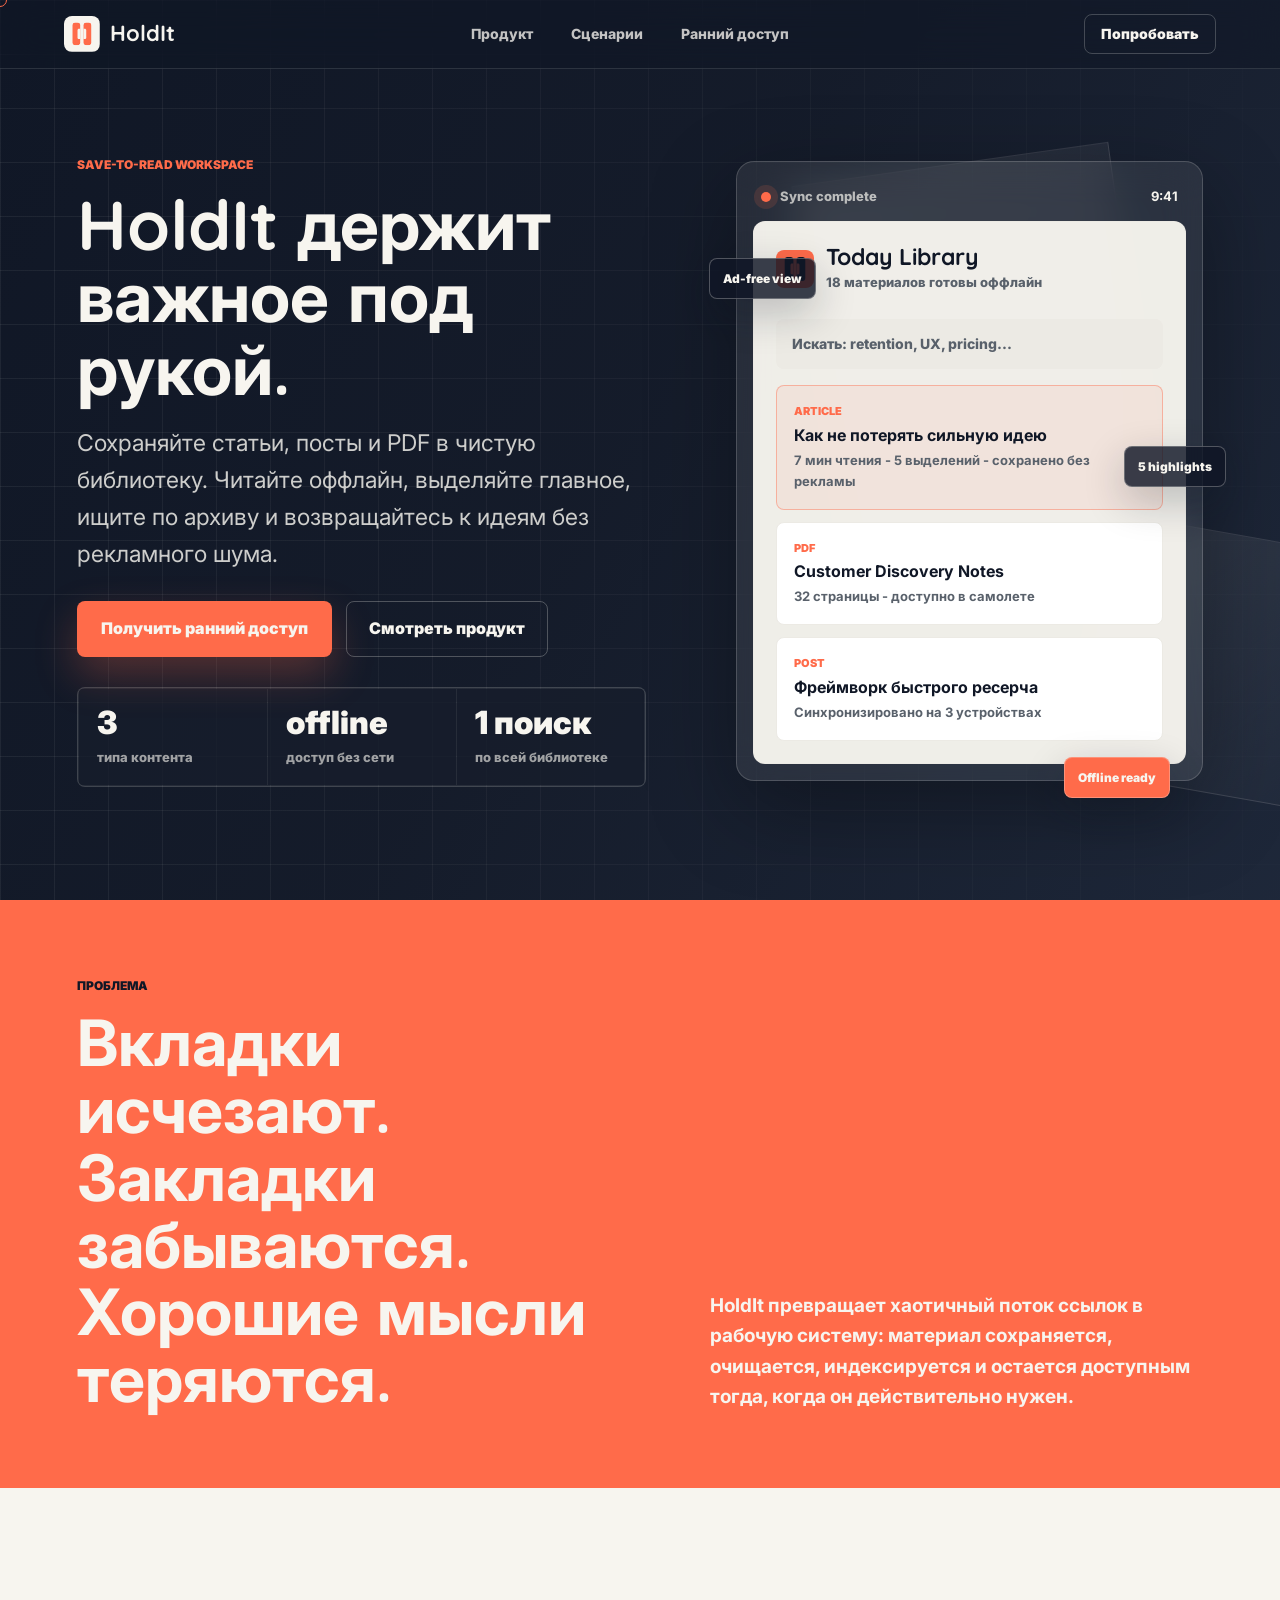
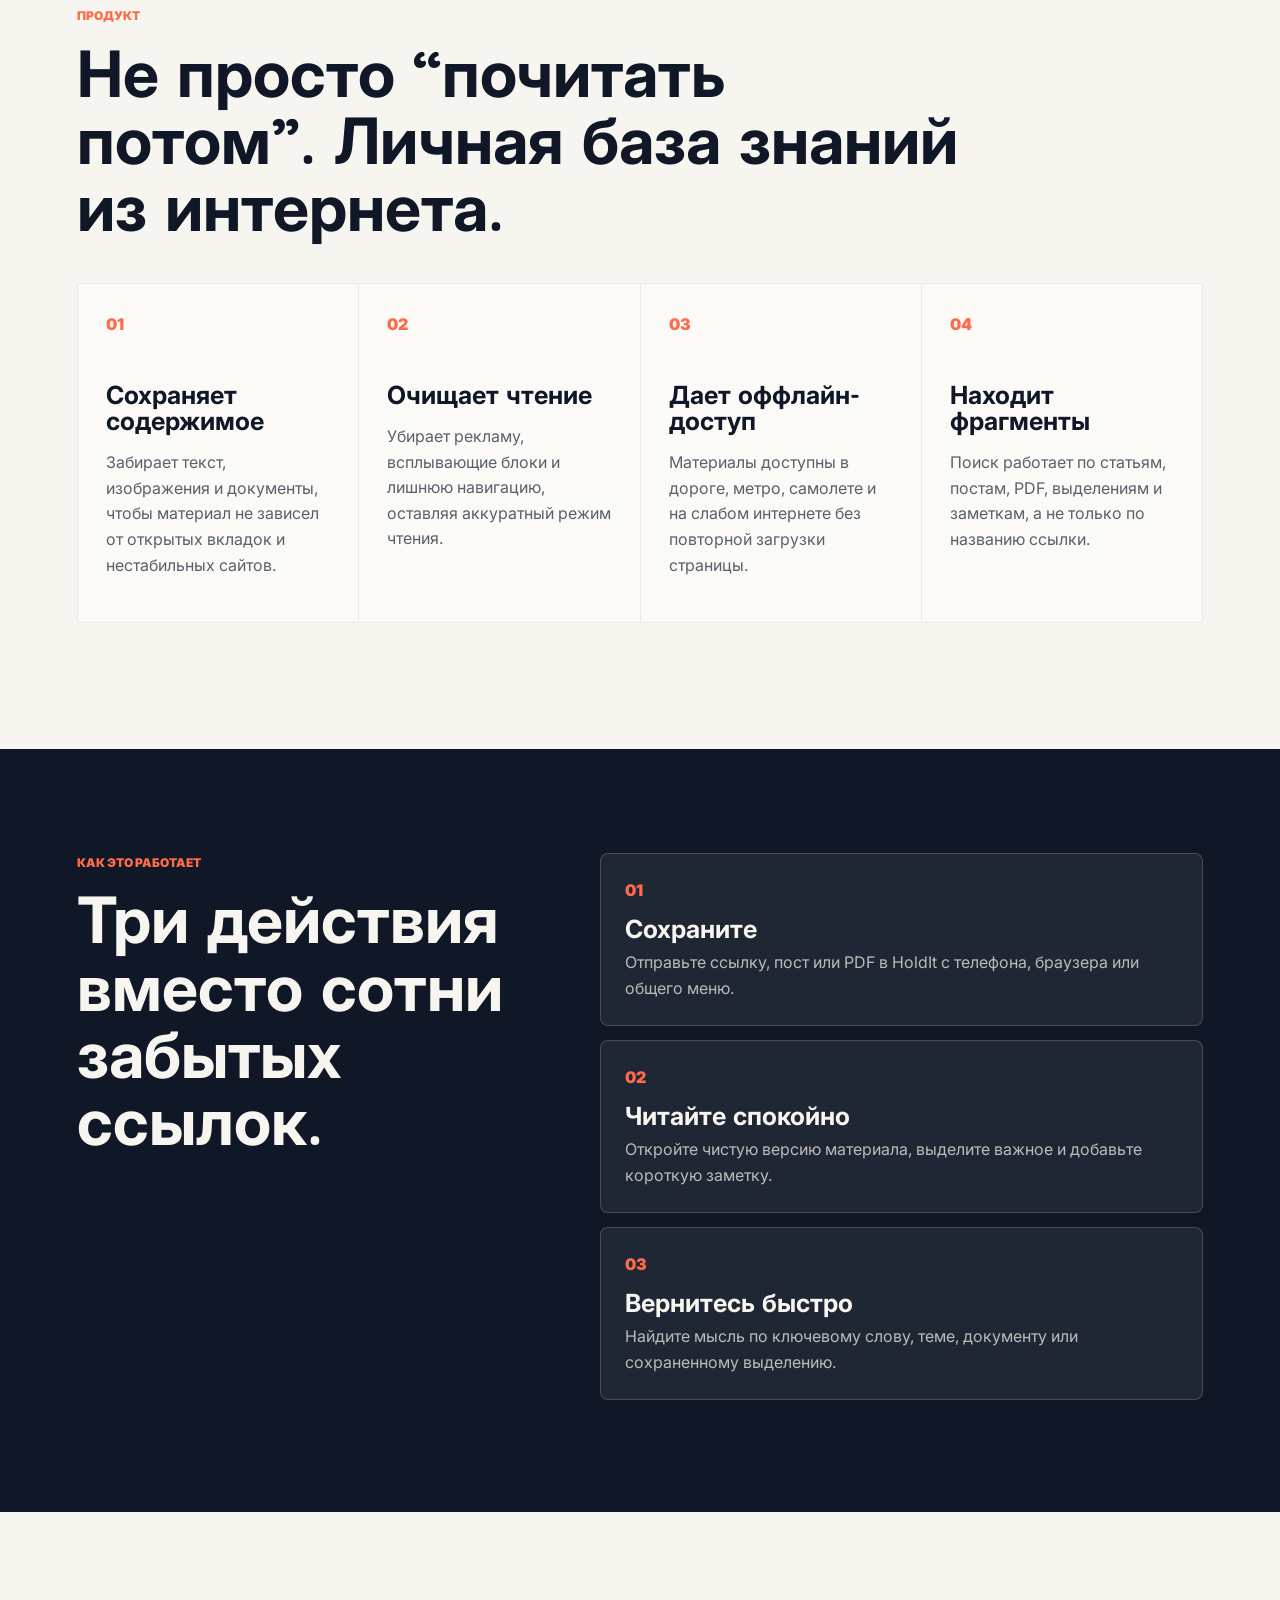
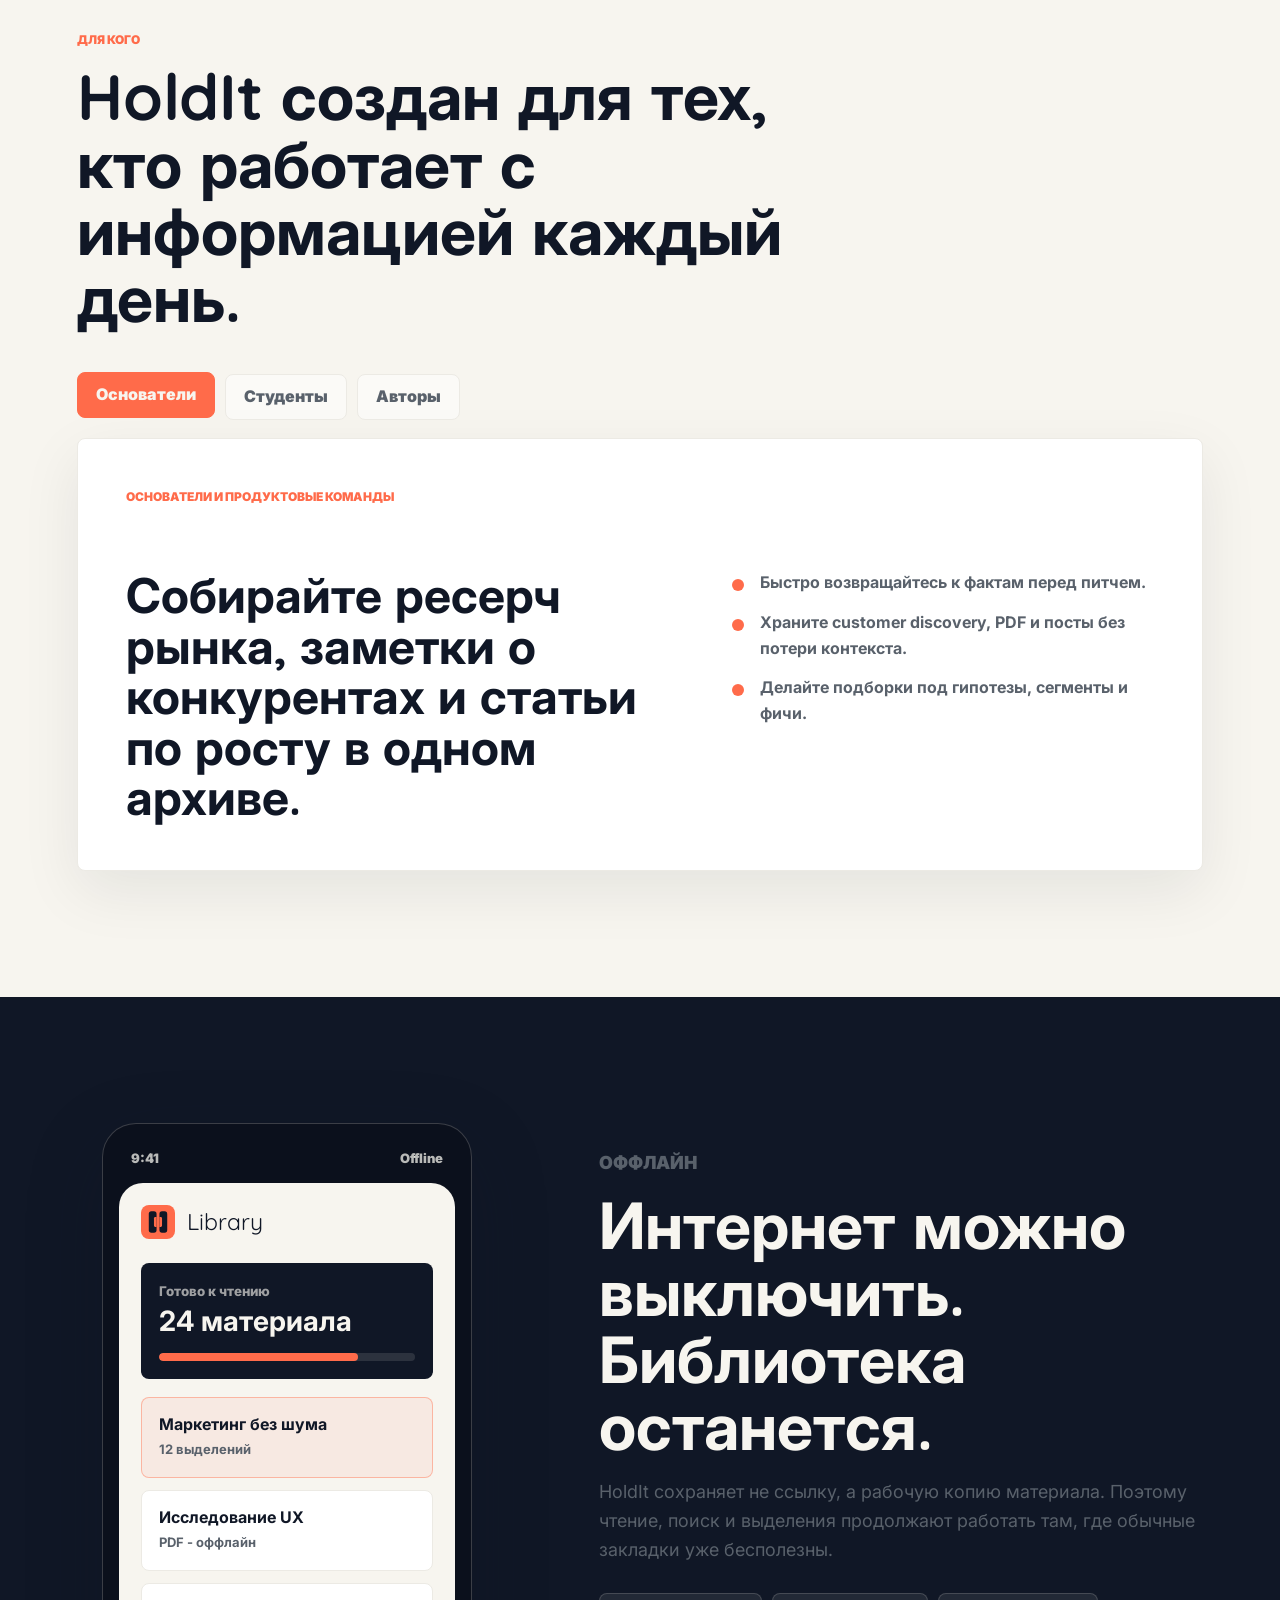
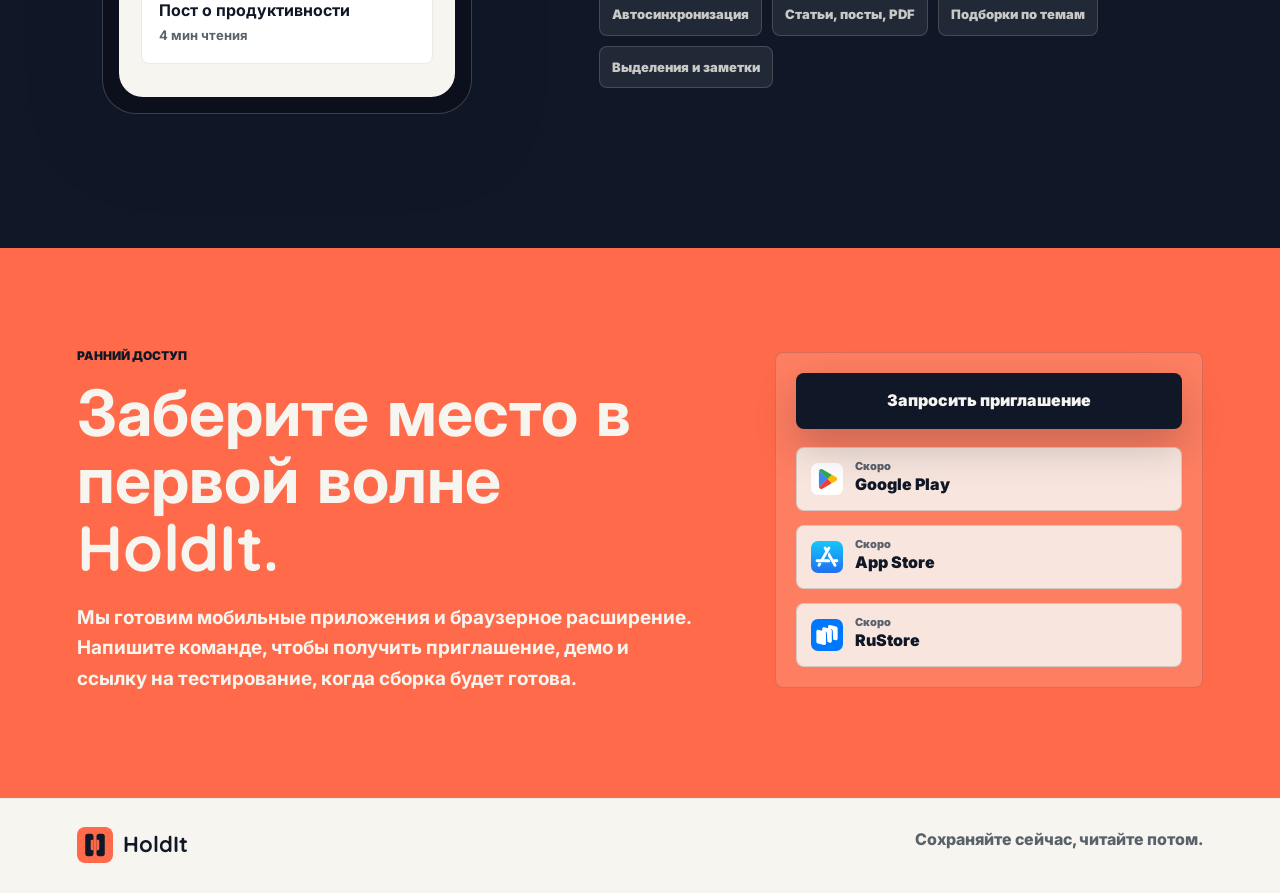
==== commit 0c3308b8: "Enhance styling and layout across components - Introduced new CSS variables for improved color manag" ====
--- a/index.html
+++ b/index.html
@@ -3,168 +3,259 @@
   <head>
     <meta charset="utf-8">
     <meta name="viewport" content="width=device-width, initial-scale=1">
-    <meta name="description" content="HoldIt сохраняет статьи, посты и документы в чистую персональную библиотеку, доступную даже без интернета.">
+    <meta name="description" content="HoldIt сохраняет статьи, посты и документы в чистую персональную библиотеку: оффлайн-доступ, поиск, выделения и умные подборки без рекламного шума.">
     <meta name="theme-color" content="#101726">
-    <title>HoldIt — сохраняйте сейчас, читайте потом</title>
+    <meta property="og:title" content="HoldIt - сохраняйте сейчас, читайте потом">
+    <meta property="og:description" content="Персональная библиотека для статей, постов и документов без рекламы, хаоса вкладок и зависимости от интернета.">
+    <meta property="og:type" content="website">
+    <title>HoldIt - сохраняйте сейчас, читайте потом</title>
+    <link rel="icon" href="1 pr/HoldIt mark.svg" type="image/svg+xml">
     <link rel="preconnect" href="https://fonts.googleapis.com">
     <link rel="preconnect" href="https://fonts.gstatic.com" crossorigin>
-    <link href="https://fonts.googleapis.com/css2?family=Inter:wght@400;500;600;700;800&family=Quicksand:wght@600;700&display=swap" rel="stylesheet">
+    <link href="https://fonts.googleapis.com/css2?family=Inter:wght@400;500;600;700;800;900&family=Quicksand:wght@600;700&display=swap" rel="stylesheet">
     <link rel="stylesheet" href="styles.css">
     <script src="script.js" defer></script>
   </head>
   <body>
-    <header class="site-header">
+    <header class="site-header" data-header>
       <a class="logo" href="#top" aria-label="HoldIt">
         <img class="logo-mark" src="1 pr/HoldIt mark light.svg" alt="" width="36" height="36">
         <span>HoldIt</span>
       </a>
       <nav class="nav" aria-label="Главная навигация">
-        <a href="#features">Возможности</a>
-        <a href="#offline">Оффлайн</a>
-        <a href="#download">Скачать</a>
+        <a href="#product">Продукт</a>
+        <a href="#use-cases">Сценарии</a>
+        <a href="#access">Ранний доступ</a>
       </nav>
+      <a class="header-cta" href="#access">Попробовать</a>
     </header>
 
     <main id="top">
       <section class="hero" aria-labelledby="hero-title">
-        <div class="hero-bg" aria-hidden="true">
-          <div class="library-scene" data-parallax-scene>
-            <article class="saved-page page-main" data-depth="0.12">
-              <span class="page-tag">saved</span>
-              <h2>How to build focus</h2>
-              <p>Clean article view with highlights, notes and instant search.</p>
-              <div class="highlight-line"></div>
-              <div class="text-line wide"></div>
-              <div class="text-line"></div>
-            </article>
-            <article class="saved-page page-side" data-depth="0.22">
-              <span class="page-tag">offline</span>
-              <h2>Design notes</h2>
-              <div class="text-line wide"></div>
-              <div class="text-line short"></div>
-            </article>
-            <article class="saved-page page-doc" data-depth="0.17">
-              <span class="page-tag">pdf</span>
-              <h2>Research brief</h2>
-              <div class="text-line wide"></div>
-              <div class="text-line"></div>
-            </article>
-          </div>
-        </div>
+        <div class="hero-grid" aria-hidden="true"></div>
+        <div class="hero-glass hero-glass-one" aria-hidden="true"></div>
+        <div class="hero-glass hero-glass-two" aria-hidden="true"></div>
 
         <div class="hero-content">
-          <p class="eyebrow">Персональная библиотека без шума</p>
-          <h1 id="hero-title">HoldIt</h1>
-          <p class="hero-lead">Сохраняйте сейчас — читайте потом. HoldIt превращает статьи, посты и документы в удобный архив, очищает их от рекламы и помогает быстро вернуться к важному.</p>
+          <p class="eyebrow">Save-to-read workspace</p>
+          <h1 id="hero-title">HoldIt держит важное под рукой.</h1>
+          <p class="hero-lead">Сохраняйте статьи, посты и PDF в чистую библиотеку. Читайте оффлайн, выделяйте главное, ищите по архиву и возвращайтесь к идеям без рекламного шума.</p>
           <div class="hero-actions">
-            <a class="primary-button" href="#download">Скачать приложение</a>
-            <a class="secondary-button" href="#features">Посмотреть возможности</a>
-          </div>
-        </div>
-      </section>
-
-      <div class="section-bridge bridge-intro" style="--bridge-color: var(--accent)" aria-hidden="true"></div>
-      <section class="intro-band" aria-label="Ключевая идея">
+            <a class="primary-button" href="#access">Получить ранний доступ</a>
+            <a class="secondary-button" href="#product">Смотреть продукт</a>
+          </div>
+          <dl class="trust-strip" aria-label="Ключевые преимущества">
+            <div>
+              <dt data-count="3">0</dt>
+              <dd>типа контента</dd>
+            </div>
+            <div>
+              <dt>offline</dt>
+              <dd>доступ без сети</dd>
+            </div>
+            <div>
+              <dt>1 поиск</dt>
+              <dd>по всей библиотеке</dd>
+            </div>
+          </dl>
+        </div>
+
+        <div class="hero-product" aria-label="Интерфейс HoldIt">
+          <div class="device-panel" data-tilt>
+            <div class="panel-topline">
+              <span class="status-dot"></span>
+              <span>Sync complete</span>
+              <strong>9:41</strong>
+            </div>
+            <div class="app-card app-card-main">
+              <div class="app-head">
+                <img src="1 pr/HoldIt mark.svg" alt="" width="38" height="38">
+                <div>
+                  <strong>Today Library</strong>
+                  <span>18 материалов готовы оффлайн</span>
+                </div>
+              </div>
+              <div class="search-bar">Искать: retention, UX, pricing...</div>
+              <article class="saved-item active">
+                <span>Article</span>
+                <strong>Как не потерять сильную идею</strong>
+                <p>7 мин чтения - 5 выделений - сохранено без рекламы</p>
+              </article>
+              <article class="saved-item">
+                <span>PDF</span>
+                <strong>Customer Discovery Notes</strong>
+                <p>32 страницы - доступно в самолете</p>
+              </article>
+              <article class="saved-item">
+                <span>Post</span>
+                <strong>Фреймворк быстрого ресерча</strong>
+                <p>Синхронизировано на 3 устройствах</p>
+              </article>
+            </div>
+            <div class="insight-chip chip-one">Ad-free view</div>
+            <div class="insight-chip chip-two">5 highlights</div>
+            <div class="insight-chip chip-three">Offline ready</div>
+          </div>
+        </div>
+      </section>
+
+      <section class="signal-band" aria-label="Ценность HoldIt">
         <div>
-          <p class="section-kicker">Ваш интернет-архив</p>
-          <h2>Без информационного шума, отвлечений и потерянных вкладок.</h2>
-        </div>
-        <p>Собирайте материалы из интернета в одном месте, синхронизируйте их между устройствами, выделяйте главное и открывайте нужное даже без подключения.</p>
-      </section>
-
-      <div class="section-bridge bridge-features" style="--bridge-color: var(--paper)" aria-hidden="true"></div>
-      <section class="features" id="features" aria-labelledby="features-title">
+          <p class="section-kicker">Проблема</p>
+          <h2>Вкладки исчезают. Закладки забываются. Хорошие мысли теряются.</h2>
+        </div>
+        <p>HoldIt превращает хаотичный поток ссылок в рабочую систему: материал сохраняется, очищается, индексируется и остается доступным тогда, когда он действительно нужен.</p>
+      </section>
+
+      <section class="product-section" id="product" aria-labelledby="product-title">
         <div class="section-heading">
-          <p class="section-kicker">Что умеет HoldIt</p>
-          <h2 id="features-title">Все важное остается рядом.</h2>
+          <p class="section-kicker">Продукт</p>
+          <h2 id="product-title">Не просто “почитать потом”. Личная база знаний из интернета.</h2>
         </div>
         <div class="feature-grid">
           <article class="feature-card">
-            <span class="feature-icon">01</span>
-            <h3>Чистое чтение</h3>
-            <p>Статьи и посты открываются без рекламы, лишних блоков и визуального шума.</p>
-          </article>
-          <article class="feature-card">
-            <span class="feature-icon">02</span>
-            <h3>Оффлайн-доступ</h3>
-            <p>Сохраненные материалы доступны в дороге, самолете и местах без стабильной сети.</p>
-          </article>
-          <article class="feature-card">
-            <span class="feature-icon">03</span>
-            <h3>Выделения и заметки</h3>
-            <p>Отмечайте ключевые мысли и собирайте собственный слой знаний поверх контента.</p>
-          </article>
-          <article class="feature-card">
-            <span class="feature-icon">04</span>
-            <h3>Быстрый поиск</h3>
-            <p>Находите нужные фрагменты по словам, темам и сохраненным документам.</p>
-          </article>
-        </div>
-      </section>
-
-      <div class="section-bridge bridge-offline" style="--bridge-color: var(--ink)" aria-hidden="true"></div>
-      <section class="offline" id="offline" aria-labelledby="offline-title">
-        <div class="phone-shell" aria-label="Превью приложения HoldIt">
+            <span class="feature-index">01</span>
+            <h3>Сохраняет содержимое</h3>
+            <p>Забирает текст, изображения и документы, чтобы материал не зависел от открытых вкладок и нестабильных сайтов.</p>
+          </article>
+          <article class="feature-card">
+            <span class="feature-index">02</span>
+            <h3>Очищает чтение</h3>
+            <p>Убирает рекламу, всплывающие блоки и лишнюю навигацию, оставляя аккуратный режим чтения.</p>
+          </article>
+          <article class="feature-card">
+            <span class="feature-index">03</span>
+            <h3>Дает оффлайн-доступ</h3>
+            <p>Материалы доступны в дороге, метро, самолете и на слабом интернете без повторной загрузки страницы.</p>
+          </article>
+          <article class="feature-card">
+            <span class="feature-index">04</span>
+            <h3>Находит фрагменты</h3>
+            <p>Поиск работает по статьям, постам, PDF, выделениям и заметкам, а не только по названию ссылки.</p>
+          </article>
+        </div>
+      </section>
+
+      <section class="workflow" aria-labelledby="workflow-title">
+        <div class="workflow-copy">
+          <p class="section-kicker">Как это работает</p>
+          <h2 id="workflow-title">Три действия вместо сотни забытых ссылок.</h2>
+        </div>
+        <div class="workflow-steps">
+          <article>
+            <span>01</span>
+            <h3>Сохраните</h3>
+            <p>Отправьте ссылку, пост или PDF в HoldIt с телефона, браузера или общего меню.</p>
+          </article>
+          <article>
+            <span>02</span>
+            <h3>Читайте спокойно</h3>
+            <p>Откройте чистую версию материала, выделите важное и добавьте короткую заметку.</p>
+          </article>
+          <article>
+            <span>03</span>
+            <h3>Вернитесь быстро</h3>
+            <p>Найдите мысль по ключевому слову, теме, документу или сохраненному выделению.</p>
+          </article>
+        </div>
+      </section>
+
+      <section class="use-cases" id="use-cases" aria-labelledby="use-cases-title">
+        <div class="section-heading compact">
+          <p class="section-kicker">Для кого</p>
+          <h2 id="use-cases-title">HoldIt создан для тех, кто работает с информацией каждый день.</h2>
+        </div>
+        <div class="case-board">
+          <button class="case-tab is-active" type="button" data-case="founders">Основатели</button>
+          <button class="case-tab" type="button" data-case="students">Студенты</button>
+          <button class="case-tab" type="button" data-case="creators">Авторы</button>
+        </div>
+        <div class="case-panel" data-case-panel>
+          <p class="case-label">Основатели и продуктовые команды</p>
+          <h3>Собирайте ресерч рынка, заметки о конкурентах и статьи по росту в одном архиве.</h3>
+          <ul>
+            <li>Быстро возвращайтесь к фактам перед питчем.</li>
+            <li>Храните customer discovery, PDF и посты без потери контекста.</li>
+            <li>Делайте подборки под гипотезы, сегменты и фичи.</li>
+          </ul>
+        </div>
+      </section>
+
+      <section class="offline-section" aria-labelledby="offline-title">
+        <div class="phone-shell" data-tilt aria-label="Превью мобильного приложения HoldIt">
           <div class="phone-status">
             <span>9:41</span>
             <span>Offline</span>
           </div>
-          <div class="app-screen">
-            <div class="app-top">
-              <img class="app-logo" src="1 pr/HoldIt mark.svg" alt="" width="36" height="36">
+          <div class="phone-screen">
+            <div class="mini-top">
+              <img src="1 pr/HoldIt mark.svg" alt="" width="34" height="34">
               <span>Library</span>
             </div>
-            <div class="search-pill">Поиск по архиву</div>
-            <div class="article-row active">
+            <div class="progress-card">
+              <small>Готово к чтению</small>
+              <strong>24 материала</strong>
+              <div class="progress-line"><span></span></div>
+            </div>
+            <div class="phone-row active">
               <strong>Маркетинг без шума</strong>
               <span>12 выделений</span>
             </div>
-            <div class="article-row">
+            <div class="phone-row">
               <strong>Исследование UX</strong>
-              <span>PDF · оффлайн</span>
-            </div>
-            <div class="article-row">
+              <span>PDF - оффлайн</span>
+            </div>
+            <div class="phone-row">
               <strong>Пост о продуктивности</strong>
               <span>4 мин чтения</span>
             </div>
           </div>
         </div>
         <div class="offline-copy">
-          <p class="section-kicker">Для спокойного чтения</p>
+          <p class="section-kicker">Оффлайн</p>
           <h2 id="offline-title">Интернет можно выключить. Библиотека останется.</h2>
-          <p>HoldIt сохраняет содержимое, а не хаос вокруг него. Вы получаете компактную коллекцию материалов, где легко читать, возвращаться к мыслям и продолжать с любого устройства.</p>
-          <ul class="check-list">
-            <li>Автоматическая синхронизация между устройствами</li>
-            <li>Поддержка статей, постов и документов</li>
-            <li>Удобные подборки для работы, учебы и личных тем</li>
-          </ul>
-        </div>
-      </section>
-
-      <div class="section-bridge bridge-download" style="--bridge-color: var(--paper)" aria-hidden="true"></div>
-      <section class="download" id="download" aria-labelledby="download-title">
-        <p class="section-kicker">Старт за минуту</p>
-        <h2 id="download-title">Скачайте HoldIt и соберите свой спокойный интернет.</h2>
-        <div class="store-buttons" aria-label="Ссылки на магазины приложений">
-          <a class="store-button" href="#" aria-label="Скачать в Google Play">
-            <span class="store-icon"><img src="google-play.svg" alt="" width="32" height="32"></span>
-            <span><small>Скачать в</small>Google Play</span>
-          </a>
-          <a class="store-button" href="#" aria-label="Скачать в App Store">
-            <span class="store-icon"><img src="apple-App Store.svg" alt="" width="32" height="32"></span>
-            <span><small>Загрузить в</small>App Store</span>
-          </a>
-          <a class="store-button" href="#" aria-label="Скачать в RuStore">
-            <span class="store-icon"><img src="rustore.svg" alt="" width="32" height="32"></span>
-            <span><small>Доступно в</small>RuStore</span>
-          </a>
+          <p>HoldIt сохраняет не ссылку, а рабочую копию материала. Поэтому чтение, поиск и выделения продолжают работать там, где обычные закладки уже бесполезны.</p>
+          <div class="capability-list">
+            <span>Автосинхронизация</span>
+            <span>Статьи, посты, PDF</span>
+            <span>Подборки по темам</span>
+            <span>Выделения и заметки</span>
+          </div>
+        </div>
+      </section>
+
+      <section class="access" id="access" aria-labelledby="access-title">
+        <div class="access-copy">
+          <p class="section-kicker">Ранний доступ</p>
+          <h2 id="access-title">Заберите место в первой волне HoldIt.</h2>
+          <p>Мы готовим мобильные приложения и браузерное расширение. Напишите команде, чтобы получить приглашение, демо и ссылку на тестирование, когда сборка будет готова.</p>
+        </div>
+        <div class="access-card">
+          <a class="primary-button wide" href="mailto:hello@holdit.app?subject=Хочу%20ранний%20доступ%20HoldIt&body=Здравствуйте!%20Хочу%20получить%20ранний%20доступ%20к%20HoldIt.">Запросить приглашение</a>
+          <div class="store-preview" aria-label="Планируемые платформы">
+            <div class="store-tile">
+              <img src="google-play.svg" alt="" width="32" height="32">
+              <span><small>Скоро</small>Google Play</span>
+            </div>
+            <div class="store-tile">
+              <img src="apple-App Store.svg" alt="" width="32" height="32">
+              <span><small>Скоро</small>App Store</span>
+            </div>
+            <div class="store-tile">
+              <img src="rustore.svg" alt="" width="32" height="32">
+              <span><small>Скоро</small>RuStore</span>
+            </div>
+          </div>
         </div>
       </section>
     </main>
 
     <footer class="site-footer">
-      <span>HoldIt</span>
-      <span>Сохраняйте сейчас — читайте потом.</span>
+      <a class="logo footer-logo" href="#top" aria-label="HoldIt">
+        <img class="logo-mark" src="1 pr/HoldIt mark.svg" alt="" width="32" height="32">
+        <span>HoldIt</span>
+      </a>
+      <span>Сохраняйте сейчас, читайте потом.</span>
     </footer>
   </body>
 </html>
--- a/styles.css
+++ b/styles.css
@@ -1,10 +1,14 @@
 :root {
   --ink: #101726;
+  --ink-2: #151f32;
   --accent: #ff6b4a;
+  --accent-soft: rgba(255, 107, 74, 0.14);
   --paper: #f7f5ef;
   --muted: #59616b;
   --line: #eceae4;
   --white: #ffffff;
+  --glass: rgba(247, 245, 239, 0.08);
+  --glass-border: rgba(247, 245, 239, 0.18);
   --shadow: 0 24px 80px rgba(16, 23, 38, 0.18);
   --ease-expo: cubic-bezier(0.16, 1, 0.3, 1);
 }
@@ -15,7 +19,6 @@
 
 html {
   scroll-behavior: smooth;
-  overflow-x: hidden;
 }
 
 body {
@@ -27,9 +30,24 @@
   overflow-x: hidden;
 }
 
+body::selection {
+  background: var(--accent);
+  color: var(--paper);
+}
+
+a,
+button {
+  color: inherit;
+  font: inherit;
+}
+
 a {
-  color: inherit;
   text-decoration: none;
+}
+
+button {
+  border: 0;
+  cursor: pointer;
 }
 
 a:focus-visible,
@@ -40,27 +58,27 @@
 
 .site-header {
   position: fixed;
-  z-index: 10;
+  z-index: 30;
   top: 0;
+  right: 0;
   left: 0;
-  right: 0;
-  display: flex;
+  display: grid;
+  grid-template-columns: auto 1fr auto;
   align-items: center;
-  justify-content: space-between;
   gap: 24px;
   padding: 14px clamp(20px, 5vw, 72px);
   color: var(--paper);
-  background: rgba(16, 23, 38, 0.46);
+  background: rgba(16, 23, 38, 0.54);
   border-bottom: 1px solid rgba(247, 245, 239, 0.12);
   backdrop-filter: blur(18px);
-  transition: padding 320ms var(--ease-expo), background-color 320ms ease, border-color 320ms ease;
+  transition: background-color 240ms ease, box-shadow 240ms ease, padding 240ms ease;
 }
 
 .site-header.is-scrolled {
-  padding-top: 9px;
-  padding-bottom: 9px;
-  background: rgba(16, 23, 38, 0.78);
-  border-color: rgba(247, 245, 239, 0.2);
+  padding-top: 10px;
+  padding-bottom: 10px;
+  background: rgba(16, 23, 38, 0.86);
+  box-shadow: 0 12px 36px rgba(16, 23, 38, 0.22);
 }
 
 .logo {
@@ -70,10 +88,10 @@
   font-family: Quicksand, Inter, sans-serif;
   font-size: 22px;
   font-weight: 700;
-}
-
-.logo-mark,
-.app-logo {
+  white-space: nowrap;
+}
+
+.logo-mark {
   display: block;
   width: 36px;
   height: 36px;
@@ -83,251 +101,147 @@
 
 .nav {
   display: flex;
-  gap: clamp(14px, 3vw, 34px);
+  justify-content: center;
+  gap: clamp(16px, 3vw, 38px);
   color: rgba(247, 245, 239, 0.78);
   font-size: 14px;
-  font-weight: 700;
+  font-weight: 800;
+}
+
+.nav a,
+.header-cta {
+  transition: color 220ms ease, border-color 220ms ease, background-color 220ms ease, transform 220ms ease;
 }
 
 .nav a:hover {
   color: var(--white);
 }
 
-.nav a {
-  position: relative;
-  transition: color 220ms ease;
-}
-
-.nav a::after {
-  position: absolute;
-  right: 0;
-  bottom: -8px;
-  left: 0;
-  height: 2px;
+.header-cta {
+  display: inline-flex;
+  min-height: 40px;
+  align-items: center;
+  justify-content: center;
+  padding: 0 16px;
+  border: 1px solid rgba(247, 245, 239, 0.22);
+  border-radius: 8px;
+  color: var(--paper);
+  font-size: 14px;
+  font-weight: 900;
+}
+
+.header-cta:hover {
+  border-color: var(--accent);
   background: var(--accent);
-  content: "";
-  transform: scaleX(0);
-  transform-origin: right;
-  transition: transform 320ms var(--ease-expo);
-}
-
-.nav a:hover::after,
-.nav a:focus-visible::after {
-  transform: scaleX(1);
-  transform-origin: left;
+  transform: translateY(-2px);
 }
 
 .hero {
   position: relative;
-  min-height: 96vh;
-  display: grid;
-  align-items: end;
+  min-height: 100svh;
+  display: grid;
+  grid-template-columns: minmax(0, 1fr) minmax(360px, 0.82fr);
+  gap: clamp(36px, 7vw, 96px);
+  align-items: center;
   overflow: hidden;
-  padding: 150px clamp(20px, 6vw, 96px) 88px;
-  background: var(--ink);
-  color: var(--paper);
-  isolation: isolate;
-}
-
-.hero::before {
+  padding: 112px clamp(20px, 6vw, 96px) 70px;
+  background: linear-gradient(120deg, rgba(16, 23, 38, 1) 0%, rgba(16, 23, 38, 0.98) 48%, rgba(21, 31, 50, 0.96) 100%);
+  color: var(--paper);
+}
+
+.hero-grid {
   position: absolute;
   inset: 0;
-  background-image: radial-gradient(rgba(247, 245, 239, 0.13) 0.6px, transparent 0.6px);
-  background-size: 6px 6px;
-  content: "";
-  opacity: 0.16;
+  background-image:
+    linear-gradient(rgba(247, 245, 239, 0.07) 1px, transparent 1px),
+    linear-gradient(90deg, rgba(247, 245, 239, 0.07) 1px, transparent 1px);
+  background-size: 54px 54px;
+  mask-image: linear-gradient(90deg, rgba(0, 0, 0, 0.92), rgba(0, 0, 0, 0.18));
   pointer-events: none;
 }
 
-.hero::after {
+.hero-glass {
   position: absolute;
-  inset: auto 8% 7% auto;
-  width: min(42vw, 560px);
-  height: min(42vw, 560px);
-  border: 1px solid rgba(255, 107, 74, 0.24);
-  border-radius: 50%;
-  box-shadow: 0 0 0 40px rgba(255, 107, 74, 0.035), 0 0 0 80px rgba(255, 107, 74, 0.025);
-  content: "";
-  opacity: 0;
-  transform: scale(0.9);
-  animation: hero-orbit 1200ms 700ms var(--ease-expo) forwards;
+  border: 1px solid rgba(247, 245, 239, 0.1);
+  background: linear-gradient(135deg, rgba(247, 245, 239, 0.09), rgba(247, 245, 239, 0.02));
+  transform: rotate(-8deg);
   pointer-events: none;
 }
 
-@keyframes hero-orbit {
-  to {
-    opacity: 1;
-    transform: scale(1);
-  }
-}
-
-.hero-bg {
-  position: absolute;
-  inset: 0;
-  opacity: 0.96;
-}
-
-.hero-bg::after {
-  content: "";
-  position: absolute;
-  inset: 0;
-  background: linear-gradient(90deg, rgba(16, 23, 38, 0.97), rgba(16, 23, 38, 0.74) 47%, rgba(16, 23, 38, 0.36));
-}
-
-.library-scene {
-  position: absolute;
-  inset: 0;
-  min-width: 860px;
-  transform: translateX(22vw);
-}
-
-.saved-page {
-  position: absolute;
-  --base-rotate: 0deg;
-  --pointer-x: 0px;
-  --pointer-y: 0px;
-  --scroll-shift: 0px;
-  width: 360px;
-  padding: 28px;
-  border: 1px solid rgba(247, 245, 239, 0.24);
-  border-radius: 8px;
-  background: rgba(247, 245, 239, 0.95);
-  color: var(--ink);
-  box-shadow: var(--shadow);
-  transform: translate3d(var(--pointer-x), calc(var(--pointer-y) + var(--scroll-shift)), 0) rotate(var(--base-rotate));
-  transition: box-shadow 220ms ease, border-color 220ms ease;
-  will-change: transform;
-}
-
-.saved-page h2 {
-  margin: 12px 0 10px;
-  font-family: Quicksand, Inter, sans-serif;
-  font-size: 27px;
-  line-height: 1.1;
-}
-
-.saved-page p {
-  margin: 0 0 22px;
-  color: var(--muted);
-}
-
-.page-main {
-  top: 21%;
-  left: 12%;
-  min-height: 390px;
-}
-
-.page-side {
-  top: 14%;
-  left: 49%;
-  --base-rotate: 4deg;
-}
-
-.page-doc {
-  top: 55%;
-  left: 42%;
-  --base-rotate: -3deg;
-}
-
-.page-tag,
+.hero-glass-one {
+  width: 320px;
+  height: 420px;
+  right: 11vw;
+  top: 18vh;
+}
+
+.hero-glass-two {
+  width: 220px;
+  height: 260px;
+  right: -42px;
+  bottom: 12vh;
+  transform: rotate(10deg);
+}
+
+.hero-content,
+.hero-product {
+  position: relative;
+  z-index: 1;
+}
+
+.hero-content {
+  max-width: 760px;
+}
+
+.eyebrow,
 .section-kicker {
+  margin: 0 0 14px;
   color: var(--accent);
   font-size: 12px;
-  font-weight: 800;
+  font-weight: 900;
   letter-spacing: 0;
   text-transform: uppercase;
-}
-
-.highlight-line {
-  width: 76%;
-  height: 12px;
-  margin-bottom: 18px;
-  border-radius: 999px;
-  background: rgba(255, 107, 74, 0.28);
-}
-
-.text-line {
-  width: 68%;
-  height: 10px;
-  margin-top: 13px;
-  border-radius: 999px;
-  background: var(--line);
-}
-
-.text-line.wide {
-  width: 92%;
-}
-
-.text-line.short {
-  width: 44%;
-}
-
-.hero-content {
-  position: relative;
-  z-index: 1;
-  max-width: 760px;
-}
-
-.hero-content > * {
-  opacity: 0;
-  transform: translateY(22px);
-  animation: hero-enter 900ms var(--ease-expo) forwards;
-}
-
-.hero-content .eyebrow { animation-delay: 80ms; }
-.hero-content h1 { animation-delay: 180ms; }
-.hero-content .hero-lead { animation-delay: 300ms; }
-.hero-content .hero-actions { animation-delay: 420ms; }
-
-@keyframes hero-enter {
-  to {
-    opacity: 1;
-    transform: translateY(0);
-  }
-}
-
-.eyebrow {
-  margin: 0 0 14px;
-  color: var(--accent);
-  font-weight: 800;
 }
 
 h1,
 h2,
 h3 {
+  margin: 0;
   font-family: Quicksand, Inter, sans-serif;
-  line-height: 1.08;
+  line-height: 1.05;
   letter-spacing: 0;
 }
 
 h1 {
-  margin: 0;
-  font-size: clamp(72px, 14vw, 164px);
+  max-width: 820px;
+  font-size: clamp(48px, 5.4vw, 76px);
 }
 
 .hero-lead {
-  max-width: 660px;
-  margin: 10px 0 34px;
+  max-width: 690px;
+  margin: 20px 0 28px;
   color: rgba(247, 245, 239, 0.82);
-  font-size: clamp(18px, 2.2vw, 24px);
+  font-size: clamp(18px, 2vw, 23px);
 }
 
 .hero-actions,
-.store-buttons {
+.store-preview {
   display: flex;
   flex-wrap: wrap;
   gap: 14px;
 }
 
 .primary-button,
-.secondary-button,
-.store-button {
+.secondary-button {
+  position: relative;
   display: inline-flex;
+  min-height: 56px;
   align-items: center;
   justify-content: center;
-  min-height: 54px;
-  border-radius: 8px;
-  font-weight: 800;
+  border-radius: 8px;
+  font-weight: 900;
+  overflow: hidden;
+  transition: transform 320ms var(--ease-expo), box-shadow 320ms var(--ease-expo), border-color 220ms ease, background-color 220ms ease;
 }
 
 .primary-button {
@@ -337,28 +251,38 @@
   box-shadow: 0 18px 42px rgba(255, 107, 74, 0.28);
 }
 
+.primary-button.wide {
+  width: 100%;
+}
+
 .secondary-button {
   padding: 0 22px;
-  border: 1px solid rgba(247, 245, 239, 0.28);
-  color: var(--paper);
-}
-
-.primary-button,
-.secondary-button,
-.store-button,
-.feature-card {
-  transition: transform 320ms var(--ease-expo), box-shadow 320ms var(--ease-expo), border-color 220ms ease, background-color 220ms ease;
+  border: 1px solid rgba(247, 245, 239, 0.26);
+  color: var(--paper);
 }
 
 .primary-button:hover,
-.secondary-button:hover,
-.store-button:hover {
+.secondary-button:hover {
   transform: translateY(-3px);
 }
 
-.primary-button {
-  position: relative;
-  overflow: hidden;
+.secondary-button:hover {
+  border-color: rgba(247, 245, 239, 0.56);
+  background: rgba(247, 245, 239, 0.08);
+}
+
+.primary-button::after {
+  position: absolute;
+  inset: 0;
+  background: rgba(247, 245, 239, 0.18);
+  content: "";
+  transform: translateX(-115%) skewX(-18deg);
+  transition: transform 520ms var(--ease-expo);
+}
+
+.primary-button:hover::after,
+.primary-button:focus-visible::after {
+  transform: translateX(115%) skewX(-18deg);
 }
 
 .ripple {
@@ -366,10 +290,10 @@
   width: 12px;
   height: 12px;
   border-radius: 50%;
-  background: rgba(247, 245, 239, 0.5);
+  background: rgba(247, 245, 239, 0.48);
   pointer-events: none;
   transform: translate(-50%, -50%) scale(0);
-  animation: ripple 600ms ease-out forwards;
+  animation: ripple 620ms ease-out forwards;
 }
 
 @keyframes ripple {
@@ -379,86 +303,205 @@
   }
 }
 
-.primary-button::after {
+.trust-strip {
+  display: grid;
+  grid-template-columns: repeat(3, minmax(0, 1fr));
+  gap: 1px;
+  max-width: 640px;
+  margin: 30px 0 0;
+  padding: 1px;
+  border: 1px solid rgba(247, 245, 239, 0.12);
+  border-radius: 8px;
+  background: rgba(247, 245, 239, 0.08);
+  overflow: hidden;
+}
+
+.trust-strip div {
+  padding: 18px;
+  background: rgba(16, 23, 38, 0.72);
+}
+
+.trust-strip dt {
+  color: var(--paper);
+  font-size: clamp(22px, 3vw, 32px);
+  font-weight: 900;
+  line-height: 1;
+}
+
+.trust-strip dd {
+  margin: 8px 0 0;
+  color: rgba(247, 245, 239, 0.62);
+  font-size: 13px;
+  font-weight: 800;
+}
+
+.hero-product {
+  display: grid;
+  justify-items: center;
+}
+
+.device-panel {
+  position: relative;
+  width: min(100%, 480px);
+  padding: 16px;
+  border: 1px solid var(--glass-border);
+  border-radius: 18px;
+  background: rgba(247, 245, 239, 0.08);
+  box-shadow: 0 28px 90px rgba(0, 0, 0, 0.32);
+  backdrop-filter: blur(20px);
+  transform-style: preserve-3d;
+  transition: transform 220ms ease, box-shadow 260ms ease;
+}
+
+.panel-topline {
+  display: flex;
+  align-items: center;
+  gap: 9px;
+  padding: 8px 8px 14px;
+  color: rgba(247, 245, 239, 0.7);
+  font-size: 13px;
+  font-weight: 800;
+}
+
+.panel-topline strong {
+  margin-left: auto;
+  color: var(--paper);
+}
+
+.status-dot {
+  width: 10px;
+  height: 10px;
+  border-radius: 50%;
+  background: var(--accent);
+  box-shadow: 0 0 0 7px rgba(255, 107, 74, 0.14);
+}
+
+.app-card {
+  border: 1px solid rgba(236, 234, 228, 0.88);
+  border-radius: 12px;
+  background: rgba(247, 245, 239, 0.97);
+  color: var(--ink);
+}
+
+.app-card-main {
+  padding: 22px;
+}
+
+.app-head,
+.mini-top {
+  display: flex;
+  align-items: center;
+  gap: 12px;
+}
+
+.app-head img,
+.mini-top img {
+  border-radius: 8px;
+}
+
+.app-head strong,
+.mini-top span {
+  display: block;
+  font-family: Quicksand, Inter, sans-serif;
+  font-size: 23px;
+  line-height: 1.1;
+}
+
+.app-head span {
+  color: var(--muted);
+  font-size: 13px;
+  font-weight: 800;
+}
+
+.search-bar {
+  margin: 24px 0 16px;
+  padding: 14px 16px;
+  border-radius: 8px;
+  background: var(--line);
+  color: var(--muted);
+  font-size: 14px;
+  font-weight: 800;
+}
+
+.saved-item,
+.phone-row {
+  display: grid;
+  gap: 5px;
+  margin-top: 12px;
+  padding: 17px;
+  border: 1px solid var(--line);
+  border-radius: 8px;
+  background: var(--white);
+}
+
+.saved-item.active,
+.phone-row.active {
+  border-color: rgba(255, 107, 74, 0.42);
+  background: rgba(255, 107, 74, 0.08);
+}
+
+.saved-item span {
+  color: var(--accent);
+  font-size: 11px;
+  font-weight: 900;
+  text-transform: uppercase;
+}
+
+.saved-item strong,
+.phone-row strong {
+  line-height: 1.2;
+}
+
+.saved-item p,
+.phone-row span {
+  margin: 0;
+  color: var(--muted);
+  font-size: 13px;
+  font-weight: 700;
+}
+
+.insight-chip {
   position: absolute;
-  inset: 0;
-  background: rgba(247, 245, 239, 0.18);
-  content: "";
-  transform: translateX(-110%) skewX(-18deg);
-  transition: transform 500ms var(--ease-expo);
-}
-
-.primary-button:hover::after,
-.primary-button:focus-visible::after {
-  transform: translateX(110%) skewX(-18deg);
-}
-
-.secondary-button:hover {
-  border-color: rgba(247, 245, 239, 0.62);
-  background: rgba(247, 245, 239, 0.08);
-}
-
-.intro-band,
-.features,
-.offline,
-.download,
+  padding: 10px 13px;
+  border: 1px solid rgba(247, 245, 239, 0.28);
+  border-radius: 8px;
+  background: rgba(16, 23, 38, 0.82);
+  color: var(--paper);
+  font-size: 12px;
+  font-weight: 900;
+  box-shadow: 0 14px 40px rgba(16, 23, 38, 0.24);
+}
+
+.chip-one {
+  top: 96px;
+  left: -28px;
+}
+
+.chip-two {
+  right: -24px;
+  top: 46%;
+}
+
+.chip-three {
+  right: 32px;
+  bottom: -18px;
+  background: var(--accent);
+}
+
+.signal-band,
+.product-section,
+.workflow,
+.use-cases,
+.offline-section,
+.access,
 .site-footer {
   padding-right: clamp(20px, 6vw, 96px);
   padding-left: clamp(20px, 6vw, 96px);
 }
 
-.section-bridge {
-  position: relative;
-  z-index: 3;
-  height: 1px;
-  margin-bottom: -1px;
-  pointer-events: none;
-}
-
-.section-bridge::before {
-  position: absolute;
-  top: -72px;
-  right: -5%;
-  left: -5%;
-  height: 144px;
-  border-radius: 50%;
-  background: var(--bridge-color);
-  box-shadow: 0 -1px 0 rgba(247, 245, 239, 0.26);
-  content: "";
-  opacity: 0;
-  transform: translateY(46px) scaleX(0.82);
-  transform-origin: center;
-  transition: opacity 700ms var(--ease-expo), transform 1000ms var(--ease-expo);
-}
-
-.section-bridge::after {
-  position: absolute;
-  top: -2px;
-  left: 12%;
-  width: 76%;
-  height: 1px;
-  background: linear-gradient(90deg, transparent, var(--accent), transparent);
-  content: "";
-  opacity: 0;
-  transform: scaleX(0);
-  transition: opacity 450ms ease 220ms, transform 900ms var(--ease-expo) 220ms;
-}
-
-.section-bridge.is-visible::before {
-  opacity: 1;
-  transform: translateY(0) scaleX(1);
-}
-
-.section-bridge.is-visible::after {
-  opacity: 0.72;
-  transform: scaleX(1);
-}
-
-.intro-band {
-  position: relative;
-  overflow: hidden;
-  display: grid;
-  grid-template-columns: minmax(0, 1.05fr) minmax(280px, 0.95fr);
+.signal-band {
+  display: grid;
+  grid-template-columns: minmax(0, 1.06fr) minmax(280px, 0.94fr);
   gap: clamp(28px, 6vw, 90px);
   align-items: end;
   padding-top: 76px;
@@ -467,47 +510,38 @@
   color: var(--paper);
 }
 
-.intro-band::after {
-  position: absolute;
-  right: -8%;
-  bottom: -70%;
-  width: 38vw;
-  height: 38vw;
-  min-width: 280px;
-  min-height: 280px;
-  border: 1px solid rgba(16, 23, 38, 0.14);
-  border-radius: 50%;
-  content: "";
-  pointer-events: none;
-}
-
-.intro-band .section-kicker {
+.signal-band .section-kicker {
   color: var(--ink);
 }
 
-.intro-band h2,
-.features h2,
-.offline h2,
-.download h2 {
-  margin: 0;
+.signal-band h2,
+.product-section h2,
+.workflow h2,
+.use-cases h2,
+.offline-section h2,
+.access h2 {
   font-size: clamp(34px, 5vw, 64px);
 }
 
-.intro-band p:last-child {
-  max-width: 620px;
+.signal-band p:last-child {
+  max-width: 640px;
   margin: 0;
   font-size: 19px;
-}
-
-.features {
-  padding-top: 132px;
-  padding-bottom: 136px;
-  background: linear-gradient(180deg, var(--paper), rgba(255, 255, 255, 0.52));
+  font-weight: 700;
+}
+
+.product-section {
+  padding-top: 118px;
+  padding-bottom: 126px;
 }
 
 .section-heading {
-  max-width: 720px;
+  max-width: 890px;
   margin-bottom: 42px;
+}
+
+.section-heading.compact {
+  max-width: 780px;
 }
 
 .feature-grid {
@@ -519,80 +553,164 @@
 
 .feature-card {
   position: relative;
-  min-height: 250px;
+  min-height: 282px;
   padding: 28px;
   border-right: 1px solid var(--line);
   border-bottom: 1px solid var(--line);
-  background: rgba(255, 255, 255, 0.38);
-  backdrop-filter: blur(12px);
-}
-
-.feature-card::before {
-  position: absolute;
-  inset: 0;
-  border-radius: inherit;
-  background: linear-gradient(120deg, rgba(255, 255, 255, 0.34), transparent 42%);
-  content: "";
-  opacity: 0;
-  pointer-events: none;
-  transition: opacity 500ms ease;
-}
-
-.feature-card.stack-active::before {
-  opacity: 1;
+  background: rgba(255, 255, 255, 0.46);
+  transition: transform 320ms var(--ease-expo), box-shadow 320ms var(--ease-expo), border-color 220ms ease, background-color 220ms ease;
 }
 
 .feature-card:hover {
-  z-index: 10;
-  border-color: rgba(255, 107, 74, 0.48);
-  background: rgba(255, 255, 255, 0.74);
+  z-index: 1;
+  border-color: rgba(255, 107, 74, 0.5);
+  background: rgba(255, 255, 255, 0.82);
   box-shadow: 0 20px 48px rgba(16, 23, 38, 0.1);
   transform: translateY(-6px);
 }
 
-.feature-card::after {
+.feature-index,
+.workflow-steps span {
+  color: var(--accent);
+  font-weight: 900;
+}
+
+.feature-card h3 {
+  margin: 44px 0 12px;
+  font-size: 25px;
+}
+
+.feature-card p,
+.offline-copy p {
+  color: var(--muted);
+}
+
+.workflow {
+  display: grid;
+  grid-template-columns: minmax(260px, 0.74fr) minmax(0, 1fr);
+  gap: clamp(28px, 6vw, 86px);
+  padding-top: 104px;
+  padding-bottom: 112px;
+  background: var(--ink);
+  color: var(--paper);
+}
+
+.workflow-copy {
+  max-width: 560px;
+}
+
+.workflow-steps {
+  display: grid;
+  gap: 14px;
+}
+
+.workflow-steps article {
+  padding: 24px;
+  border: 1px solid var(--glass-border);
+  border-radius: 8px;
+  background: rgba(247, 245, 239, 0.07);
+}
+
+.workflow-steps h3 {
+  margin: 12px 0 8px;
+  font-size: 25px;
+}
+
+.workflow-steps p {
+  margin: 0;
+  color: rgba(247, 245, 239, 0.72);
+}
+
+.use-cases {
+  padding-top: 118px;
+  padding-bottom: 126px;
+}
+
+.case-board {
+  display: flex;
+  flex-wrap: wrap;
+  gap: 10px;
+  margin-bottom: 18px;
+}
+
+.case-tab {
+  min-height: 46px;
+  padding: 0 18px;
+  border: 1px solid var(--line);
+  border-radius: 8px;
+  background: rgba(255, 255, 255, 0.5);
+  color: var(--muted);
+  font-weight: 900;
+  transition: background-color 220ms ease, color 220ms ease, border-color 220ms ease, transform 220ms ease;
+}
+
+.case-tab:hover,
+.case-tab.is-active {
+  border-color: var(--accent);
+  background: var(--accent);
+  color: var(--paper);
+  transform: translateY(-2px);
+}
+
+.case-panel {
+  display: grid;
+  grid-template-columns: minmax(0, 0.9fr) minmax(280px, 0.7fr);
+  gap: clamp(24px, 5vw, 72px);
+  align-items: start;
+  padding: clamp(24px, 5vw, 48px);
+  border: 1px solid var(--line);
+  border-radius: 8px;
+  background: var(--white);
+  box-shadow: 0 20px 60px rgba(16, 23, 38, 0.08);
+}
+
+.case-label {
+  grid-column: 1 / -1;
+  margin: 0;
+  color: var(--accent);
+  font-size: 12px;
+  font-weight: 900;
+  text-transform: uppercase;
+}
+
+.case-panel h3 {
+  font-size: clamp(28px, 4vw, 48px);
+}
+
+.case-panel ul {
+  display: grid;
+  gap: 14px;
+  margin: 0;
+  padding: 0;
+  color: var(--muted);
+  font-weight: 700;
+  list-style: none;
+}
+
+.case-panel li {
+  position: relative;
+  padding-left: 28px;
+}
+
+.case-panel li::before {
   position: absolute;
-  right: 20px;
-  bottom: 20px;
+  top: 9px;
+  left: 0;
   width: 12px;
   height: 12px;
-  border-top: 2px solid var(--accent);
-  border-right: 2px solid var(--accent);
+  border-radius: 50%;
+  background: var(--accent);
   content: "";
-  opacity: 0;
-  transform: translate(-5px, 5px);
-  transition: opacity 220ms ease, transform 320ms var(--ease-expo);
-}
-
-.feature-card:hover::after {
-  opacity: 1;
-  transform: translate(0, 0);
-}
-
-.feature-icon {
-  color: var(--accent);
-  font-weight: 800;
-}
-
-.feature-card h3 {
-  margin: 42px 0 12px;
-  font-size: 24px;
-}
-
-.feature-card p,
-.offline-copy p,
-.check-list {
-  color: var(--muted);
-}
-
-.offline {
+}
+
+.offline-section {
   display: grid;
   grid-template-columns: minmax(280px, 420px) minmax(0, 1fr);
   gap: clamp(34px, 8vw, 110px);
   align-items: center;
-  padding-top: 132px;
-  padding-bottom: 144px;
-  background: linear-gradient(120deg, var(--ink), #151e32 62%, var(--ink));
+  padding-top: 126px;
+  padding-bottom: 134px;
+  background: var(--ink);
   color: var(--paper);
 }
 
@@ -605,6 +723,7 @@
   background: #0b101c;
   box-shadow: var(--shadow);
   transform: perspective(1100px) rotateY(-8deg) rotateX(4deg);
+  transition: transform 260ms ease, box-shadow 260ms ease;
 }
 
 .phone-status {
@@ -613,219 +732,166 @@
   padding: 8px 12px 14px;
   color: rgba(247, 245, 239, 0.74);
   font-size: 13px;
-  font-weight: 800;
-}
-
-.app-screen {
-  min-height: 520px;
+  font-weight: 900;
+}
+
+.phone-screen {
+  min-height: 514px;
   padding: 22px;
   border-radius: 24px;
   background: var(--paper);
   color: var(--ink);
 }
 
-.app-top {
+.progress-card {
+  margin: 24px 0 18px;
+  padding: 18px;
+  border-radius: 8px;
+  background: var(--ink);
+  color: var(--paper);
+}
+
+.progress-card small {
+  display: block;
+  color: rgba(247, 245, 239, 0.62);
+  font-weight: 800;
+}
+
+.progress-card strong {
+  display: block;
+  margin-top: 4px;
+  font-size: 28px;
+  line-height: 1.1;
+}
+
+.progress-line {
+  height: 8px;
+  margin-top: 16px;
+  border-radius: 999px;
+  background: rgba(247, 245, 239, 0.12);
+  overflow: hidden;
+}
+
+.progress-line span {
+  display: block;
+  width: 78%;
+  height: 100%;
+  border-radius: inherit;
+  background: var(--accent);
+}
+
+.offline-copy {
+  max-width: 690px;
+}
+
+.offline-copy p {
+  font-size: 18px;
+}
+
+.capability-list {
+  display: flex;
+  flex-wrap: wrap;
+  gap: 10px;
+  margin-top: 28px;
+}
+
+.capability-list span {
+  padding: 10px 12px;
+  border: 1px solid rgba(247, 245, 239, 0.16);
+  border-radius: 8px;
+  background: rgba(247, 245, 239, 0.08);
+  color: rgba(247, 245, 239, 0.78);
+  font-size: 13px;
+  font-weight: 900;
+}
+
+.access {
+  display: grid;
+  grid-template-columns: minmax(0, 0.9fr) minmax(320px, 0.62fr);
+  gap: clamp(28px, 6vw, 88px);
+  align-items: center;
+  padding-top: 98px;
+  padding-bottom: 104px;
+  background: var(--accent);
+  color: var(--paper);
+}
+
+.access .section-kicker {
+  color: var(--ink);
+}
+
+.access-copy p:last-child {
+  max-width: 680px;
+  margin: 22px 0 0;
+  font-size: 19px;
+  font-weight: 700;
+}
+
+.access-card {
+  display: grid;
+  gap: 18px;
+  padding: 20px;
+  border: 1px solid rgba(16, 23, 38, 0.16);
+  border-radius: 8px;
+  background: rgba(247, 245, 239, 0.14);
+}
+
+.access-card .primary-button {
+  background: var(--ink);
+  color: var(--paper);
+  box-shadow: 0 18px 42px rgba(16, 23, 38, 0.22);
+}
+
+.store-preview {
+  display: grid;
+  grid-template-columns: 1fr;
+}
+
+.store-tile {
   display: flex;
   align-items: center;
-  gap: 10px;
-  font-family: Quicksand, Inter, sans-serif;
-  font-size: 24px;
-  font-weight: 700;
-}
-
-.search-pill {
-  margin: 26px 0 18px;
-  padding: 13px 16px;
-  border-radius: 8px;
-  background: var(--line);
+  gap: 12px;
+  min-height: 64px;
+  padding: 12px 14px;
+  border: 1px solid rgba(16, 23, 38, 0.14);
+  border-radius: 8px;
+  background: rgba(247, 245, 239, 0.88);
+  color: var(--ink);
+  font-weight: 900;
+}
+
+.store-tile img {
+  width: 32px;
+  height: 32px;
+  border-radius: 7px;
+  object-fit: contain;
+}
+
+.store-tile small {
+  display: block;
   color: var(--muted);
-  font-size: 14px;
-  font-weight: 700;
-}
-
-.article-row {
-  display: grid;
-  gap: 5px;
-  margin-top: 12px;
-  padding: 18px;
-  border: 1px solid var(--line);
-  border-radius: 8px;
-  background: var(--white);
-}
-
-.article-row.active {
-  border-color: rgba(255, 107, 74, 0.42);
-  background: rgba(255, 107, 74, 0.08);
-}
-
-.article-row span {
-  color: var(--muted);
-  font-size: 13px;
-  font-weight: 700;
-}
-
-.offline-copy {
-  max-width: 690px;
-  position: sticky;
-  top: 25vh;
-}
-
-.offline-copy p {
-  font-size: 18px;
-}
-
-.check-list {
-  display: grid;
-  gap: 12px;
-  margin: 28px 0 0;
-  padding: 0;
-  list-style: none;
-}
-
-.check-list li {
-  position: relative;
-  padding-left: 30px;
-}
-
-.check-list li::before {
-  content: "";
-  position: absolute;
-  top: 8px;
-  left: 0;
-  width: 14px;
-  height: 14px;
-  border-radius: 50%;
-  background: var(--accent);
-}
-
-.download {
-  padding-top: 88px;
-  padding-bottom: 96px;
-  text-align: center;
-  border-top: 1px solid var(--line);
-}
-
-.download .section-kicker {
-  display: block;
-  margin-bottom: 14px;
-}
-
-.download h2 {
-  max-width: 850px;
-  margin: 0 auto 34px;
-}
-
-.store-buttons {
-  justify-content: center;
-}
-
-.store-button {
-  display: grid;
-  grid-template-columns: 34px minmax(0, 1fr);
-  align-items: center;
-  gap: 12px;
-  min-width: 196px;
-  min-height: 62px;
-  padding: 13px 18px;
-  background: var(--ink);
-  color: var(--paper);
-  text-align: left;
-}
-
-.store-button > span:last-child {
-  min-width: 0;
-  line-height: 1.2;
-}
-
-.store-button:hover {
-  box-shadow: 0 18px 42px rgba(16, 23, 38, 0.18);
-}
-
-.reveal {
-  opacity: 0;
-  transform: translateY(32px) scale(0.97);
-  transition: opacity 800ms var(--ease-expo), transform 800ms var(--ease-expo);
-}
-
-.reveal.is-visible {
-  opacity: 1;
-  transform: translateY(0) scale(1);
-}
-
-.feature-card.reveal:nth-child(2) {
-  transition-delay: 80ms;
-}
-
-.feature-card.reveal:nth-child(3) {
-  transition-delay: 160ms;
-}
-
-.feature-card.reveal:nth-child(4) {
-  transition-delay: 240ms;
-}
-
-.feature-card.reveal.is-visible:hover {
-  transform: translateY(-6px);
-}
-
-.phone-shell.reveal.is-visible {
-  transform: perspective(1100px) rotateY(-8deg) rotateX(4deg);
-}
-
-.phone-shell {
-  transition: transform 900ms var(--ease-expo), box-shadow 320ms ease;
-}
-
-.phone-shell:hover {
-  box-shadow: 0 30px 90px rgba(16, 23, 38, 0.3);
-  transform: perspective(1100px) rotateY(-4deg) rotateX(2deg) translateY(-8px);
-}
-
-.store-button small {
-  display: block;
-  color: rgba(247, 245, 239, 0.68);
   font-size: 11px;
   line-height: 1.1;
-}
-
-.store-icon {
-  display: inline-grid;
-  width: 34px;
-  height: 34px;
-  flex: 0 0 34px;
-  place-items: center;
-  border-radius: 8px;
-  overflow: hidden;
-  background: var(--paper);
-}
-
-.store-icon img {
-  display: block;
-  width: 34px;
-  height: 34px;
-  object-fit: cover;
 }
 
 .site-footer {
   display: flex;
   justify-content: space-between;
   gap: 18px;
-  padding-top: 26px;
-  padding-bottom: 28px;
+  padding-top: 28px;
+  padding-bottom: 30px;
   border-top: 1px solid var(--line);
   color: var(--muted);
-  font-weight: 700;
-}
-
-.site-footer span:first-child {
+  font-weight: 800;
+}
+
+.footer-logo {
   color: var(--ink);
-  font-family: Quicksand, Inter, sans-serif;
-  font-size: 22px;
 }
 
 .cursor-dot {
   position: fixed;
-  z-index: 20;
+  z-index: 60;
   top: -7px;
   left: -7px;
   width: 14px;
@@ -843,159 +909,117 @@
   background: rgba(255, 107, 74, 0.16);
 }
 
-@media (min-width: 941px) {
-  .intro-band {
-    position: relative;
-  }
-
-  .intro-band::before {
-    position: absolute;
-    top: -18px;
-    right: 9vw;
-    width: 36px;
-    height: 36px;
-    border: 1px solid rgba(16, 23, 38, 0.24);
-    border-radius: 50%;
-    content: "";
+.reveal {
+  opacity: 0;
+  transform: translateY(28px);
+  transition: opacity 760ms var(--ease-expo), transform 760ms var(--ease-expo);
+}
+
+.reveal.is-visible {
+  opacity: 1;
+  transform: translateY(0);
+}
+
+@media (max-width: 1100px) {
+  .hero {
+    grid-template-columns: 1fr;
+    align-items: start;
+  }
+
+  .hero-product {
+    justify-items: start;
   }
 
   .feature-grid {
-    display: block;
-    padding: 4px 0 16vh;
-    border: 0;
-  }
-
-  .feature-card {
-    position: sticky;
-    top: clamp(96px, 14vh, 148px);
-    z-index: var(--stack-index);
-    width: min(100%, 760px);
-    min-height: 290px;
-    margin: 0 auto -92px;
-    border: 1px solid var(--line);
-    border-radius: 20px;
-    box-shadow: 0 24px 70px rgba(16, 23, 38, 0.12);
-    transform: rotate(var(--stack-rotation, 0deg));
-  }
-
-  .feature-card:nth-child(2) {
-    --stack-rotation: 1.4deg;
-  }
-
-  .feature-card:nth-child(3) {
-    --stack-rotation: -1.1deg;
-  }
-
-  .feature-card:nth-child(4) {
-    --stack-rotation: 0.8deg;
-  }
-
-  .feature-card.reveal.is-visible {
-    transform: rotate(var(--stack-rotation, 0deg)) translateY(var(--stack-lift, 0px)) scale(var(--stack-scale, 1));
-  }
-
-  .feature-card.reveal.is-visible:hover {
-    transform: rotate(var(--stack-rotation, 0deg)) translateY(calc(var(--stack-lift, 0px) - 6px)) scale(var(--stack-scale, 1));
-  }
-}
-
-@media (max-width: 940px) {
+    grid-template-columns: repeat(2, minmax(0, 1fr));
+  }
+}
+
+@media (max-width: 820px) {
   .site-header {
     position: absolute;
+    grid-template-columns: 1fr auto;
   }
 
   .nav {
     display: none;
   }
 
+  .header-cta {
+    min-height: 38px;
+  }
+
   .hero {
-    min-height: 88vh;
-    padding-top: 118px;
-  }
-
-  .library-scene {
-    transform: translateX(8vw);
-  }
-
-  .intro-band,
-  .offline {
+    min-height: auto;
+    padding-top: 104px;
+  }
+
+  .trust-strip,
+  .signal-band,
+  .workflow,
+  .case-panel,
+  .offline-section,
+  .access {
     grid-template-columns: 1fr;
   }
 
-  .offline-copy {
+  .signal-band,
+  .product-section,
+  .workflow,
+  .use-cases,
+  .offline-section,
+  .access {
+    padding-top: 72px;
+    padding-bottom: 78px;
+  }
+
+  .chip-one,
+  .chip-two,
+  .chip-three {
     position: static;
-  }
-
-  .feature-grid {
-    grid-template-columns: repeat(2, minmax(0, 1fr));
-  }
-
-  .feature-grid {
-    display: block;
-    padding-bottom: 12vh;
-    border: 0;
-  }
-
-  .feature-card {
-    position: sticky;
-    top: 82px;
-    z-index: var(--stack-index);
-    min-height: 260px;
-    margin-bottom: -64px;
-    border: 1px solid var(--line);
-    border-radius: 16px;
-    box-shadow: 0 20px 56px rgba(16, 23, 38, 0.12);
+    display: inline-flex;
+    margin-top: 10px;
+    margin-right: 8px;
   }
 }
 
 @media (max-width: 620px) {
+  .site-header {
+    padding: 12px 20px;
+  }
+
+  .header-cta {
+    display: none;
+  }
+
   .hero {
-    min-height: 86vh;
-    padding-bottom: 44px;
-  }
-
-  .hero-bg::after {
-    background: linear-gradient(180deg, rgba(16, 23, 38, 0.8), rgba(16, 23, 38, 0.98));
-  }
-
-  .hero::after {
-    width: 72vw;
-    height: 72vw;
-    right: -24%;
-    bottom: 8%;
-  }
-
-  .section-bridge::before {
-    top: -46px;
-    height: 92px;
-  }
-
-  .section-bridge::after {
-    left: 8%;
-    width: 84%;
-  }
-
-  .library-scene {
-    min-width: 620px;
-    transform: translateX(-20px) translateY(-20px) scale(0.78);
-    transform-origin: top left;
-    opacity: 0.52;
-  }
-
-  .phone-shell {
-    transition-duration: 500ms;
+    padding-bottom: 64px;
+  }
+
+  h1 {
+    font-size: clamp(44px, 12vw, 58px);
   }
 
   .hero-actions,
-  .store-buttons {
-    align-items: stretch;
+  .primary-button,
+  .secondary-button {
+    width: 100%;
+  }
+
+  .hero-actions {
     flex-direction: column;
   }
 
-  .primary-button,
-  .secondary-button,
-  .store-button {
-    width: 100%;
+  .trust-strip {
+    display: none;
+  }
+
+  .device-panel {
+    padding: 12px;
+  }
+
+  .app-card-main {
+    padding: 16px;
   }
 
   .feature-grid {
@@ -1003,18 +1027,20 @@
   }
 
   .feature-card {
-    top: 74px;
-    min-height: 240px;
-    margin-bottom: -48px;
-  }
-
-  .offline {
-    padding-top: 64px;
-    padding-bottom: 72px;
-  }
-
-  .app-screen {
-    min-height: 440px;
+    min-height: 230px;
+  }
+
+  .phone-shell {
+    transform: none;
+  }
+
+  .phone-screen {
+    min-height: 450px;
+  }
+
+  .case-board {
+    display: grid;
+    grid-template-columns: 1fr;
   }
 
   .site-footer {
@@ -1035,48 +1061,16 @@
     transition-duration: 0.01ms !important;
   }
 
-  .saved-page,
+  .reveal,
+  .device-panel,
   .phone-shell,
   .feature-card:hover,
   .primary-button:hover,
-  .secondary-button:hover,
-  .store-button:hover,
-  .reveal {
-    transform: none;
+  .secondary-button:hover {
+    transform: none !important;
   }
 
   .reveal {
     opacity: 1;
   }
-
-  .hero-content > * {
-    opacity: 1;
-    animation: none;
-    transform: none;
-  }
-
-  .hero::after {
-    animation: none;
-    opacity: 1;
-    transform: none;
-  }
-
-  .feature-card {
-    position: relative;
-    top: auto;
-    margin-bottom: 16px;
-    transform: none !important;
-  }
-
-  .section-bridge::before {
-    opacity: 1;
-    transform: none;
-    transition: none;
-  }
-
-  .section-bridge::after {
-    opacity: 0.72;
-    transform: none;
-    transition: none;
-  }
-}
+}
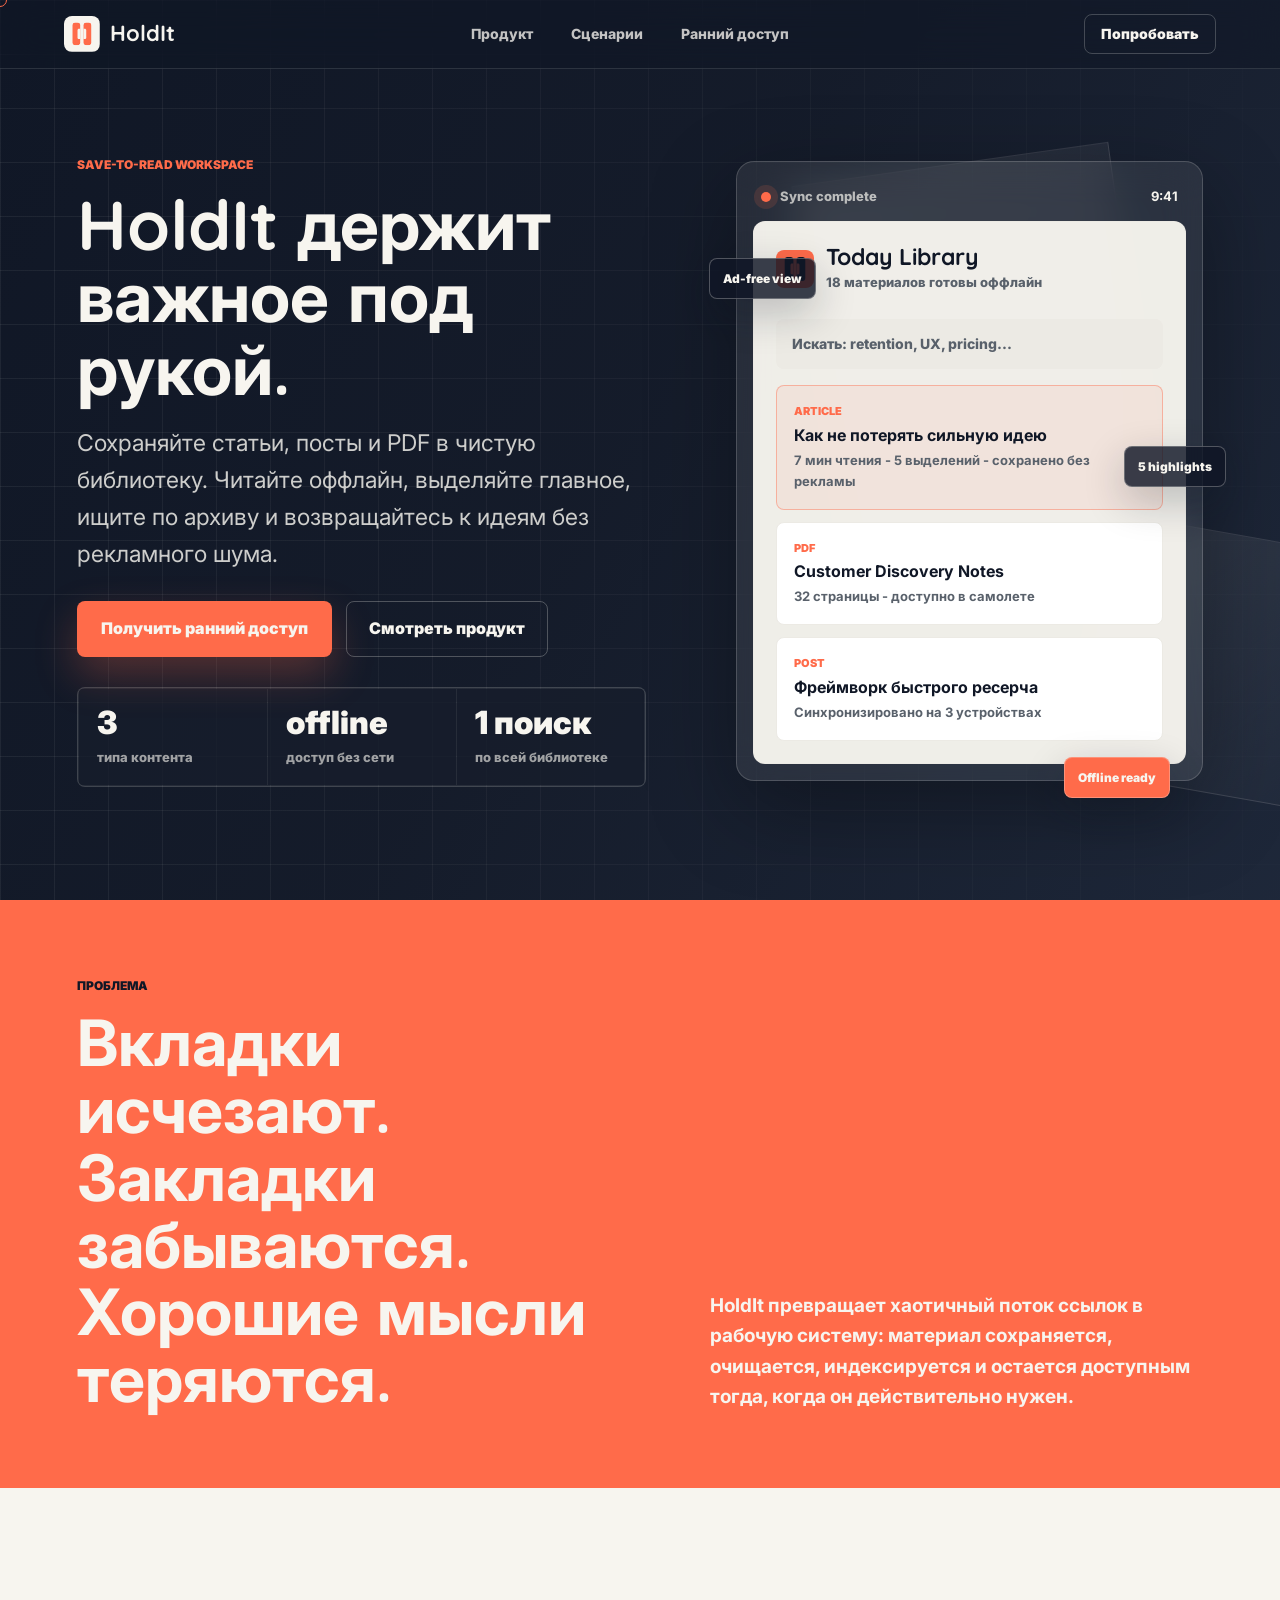
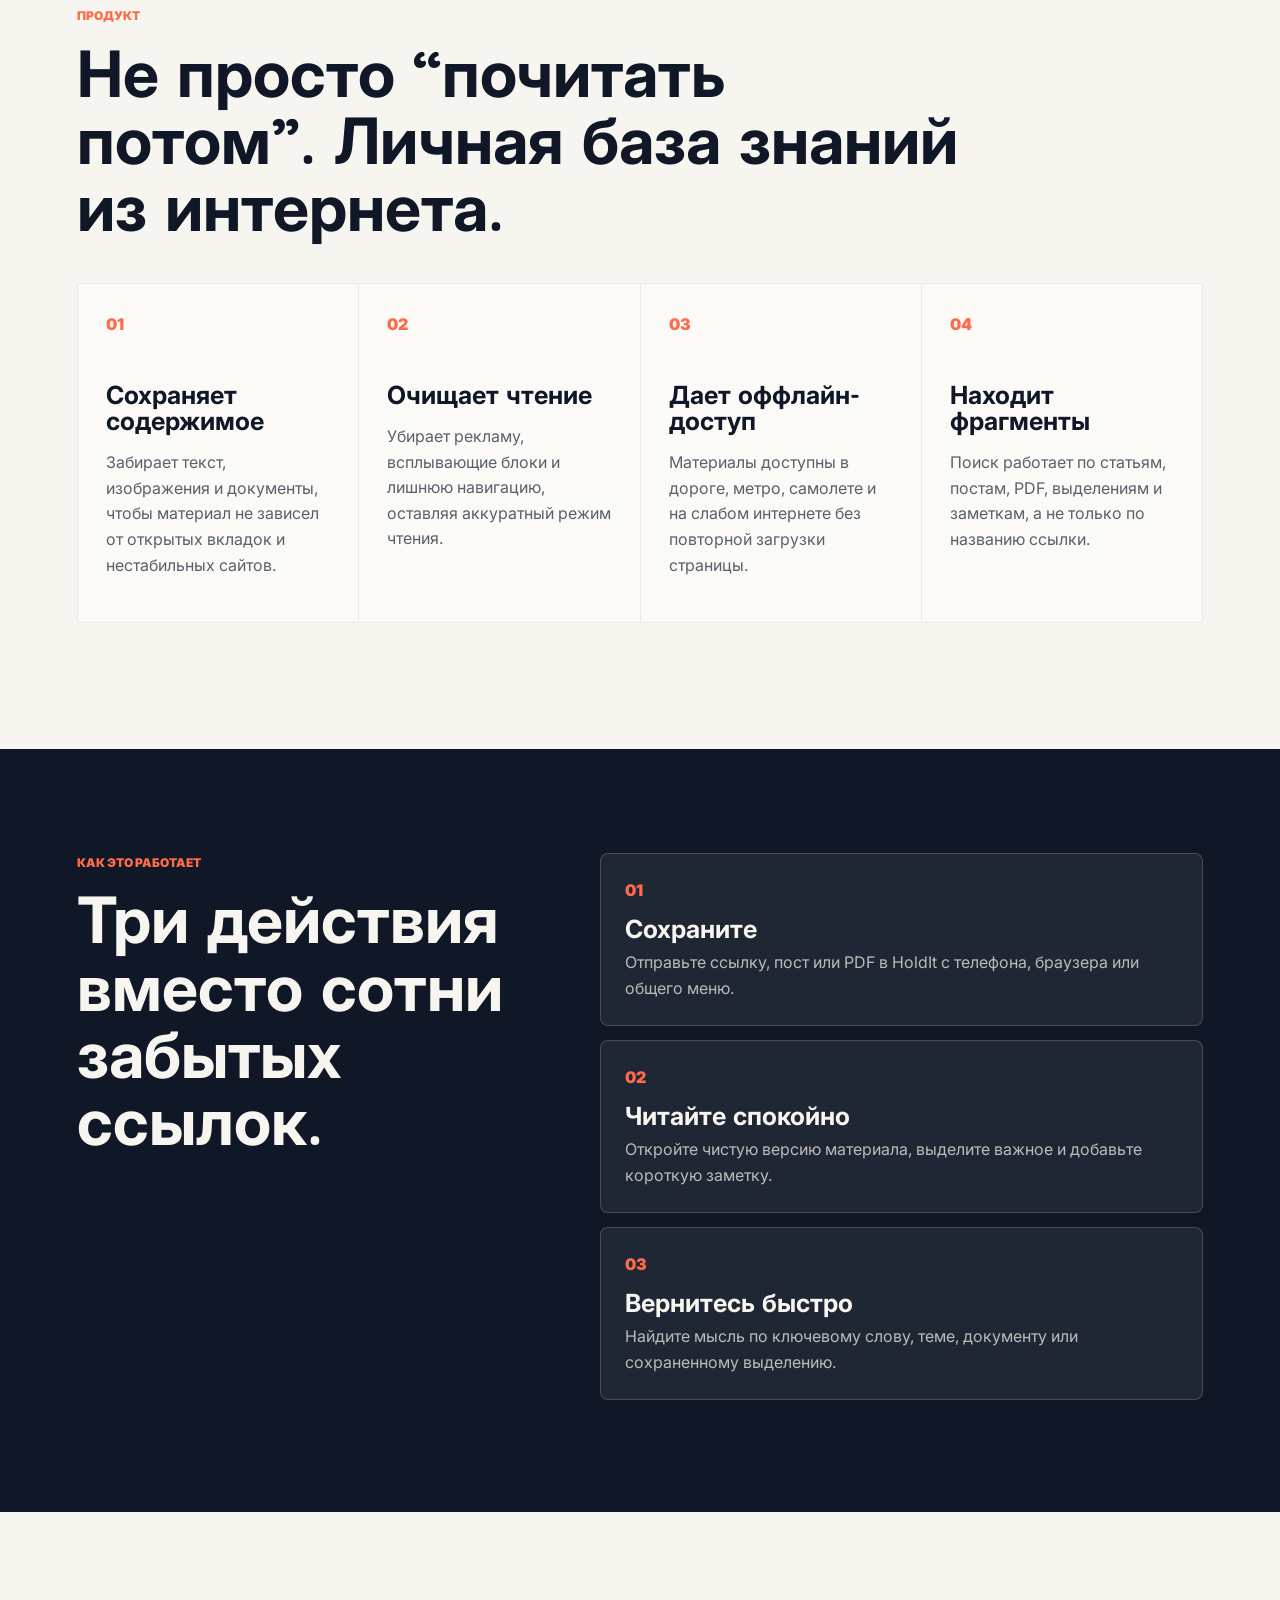
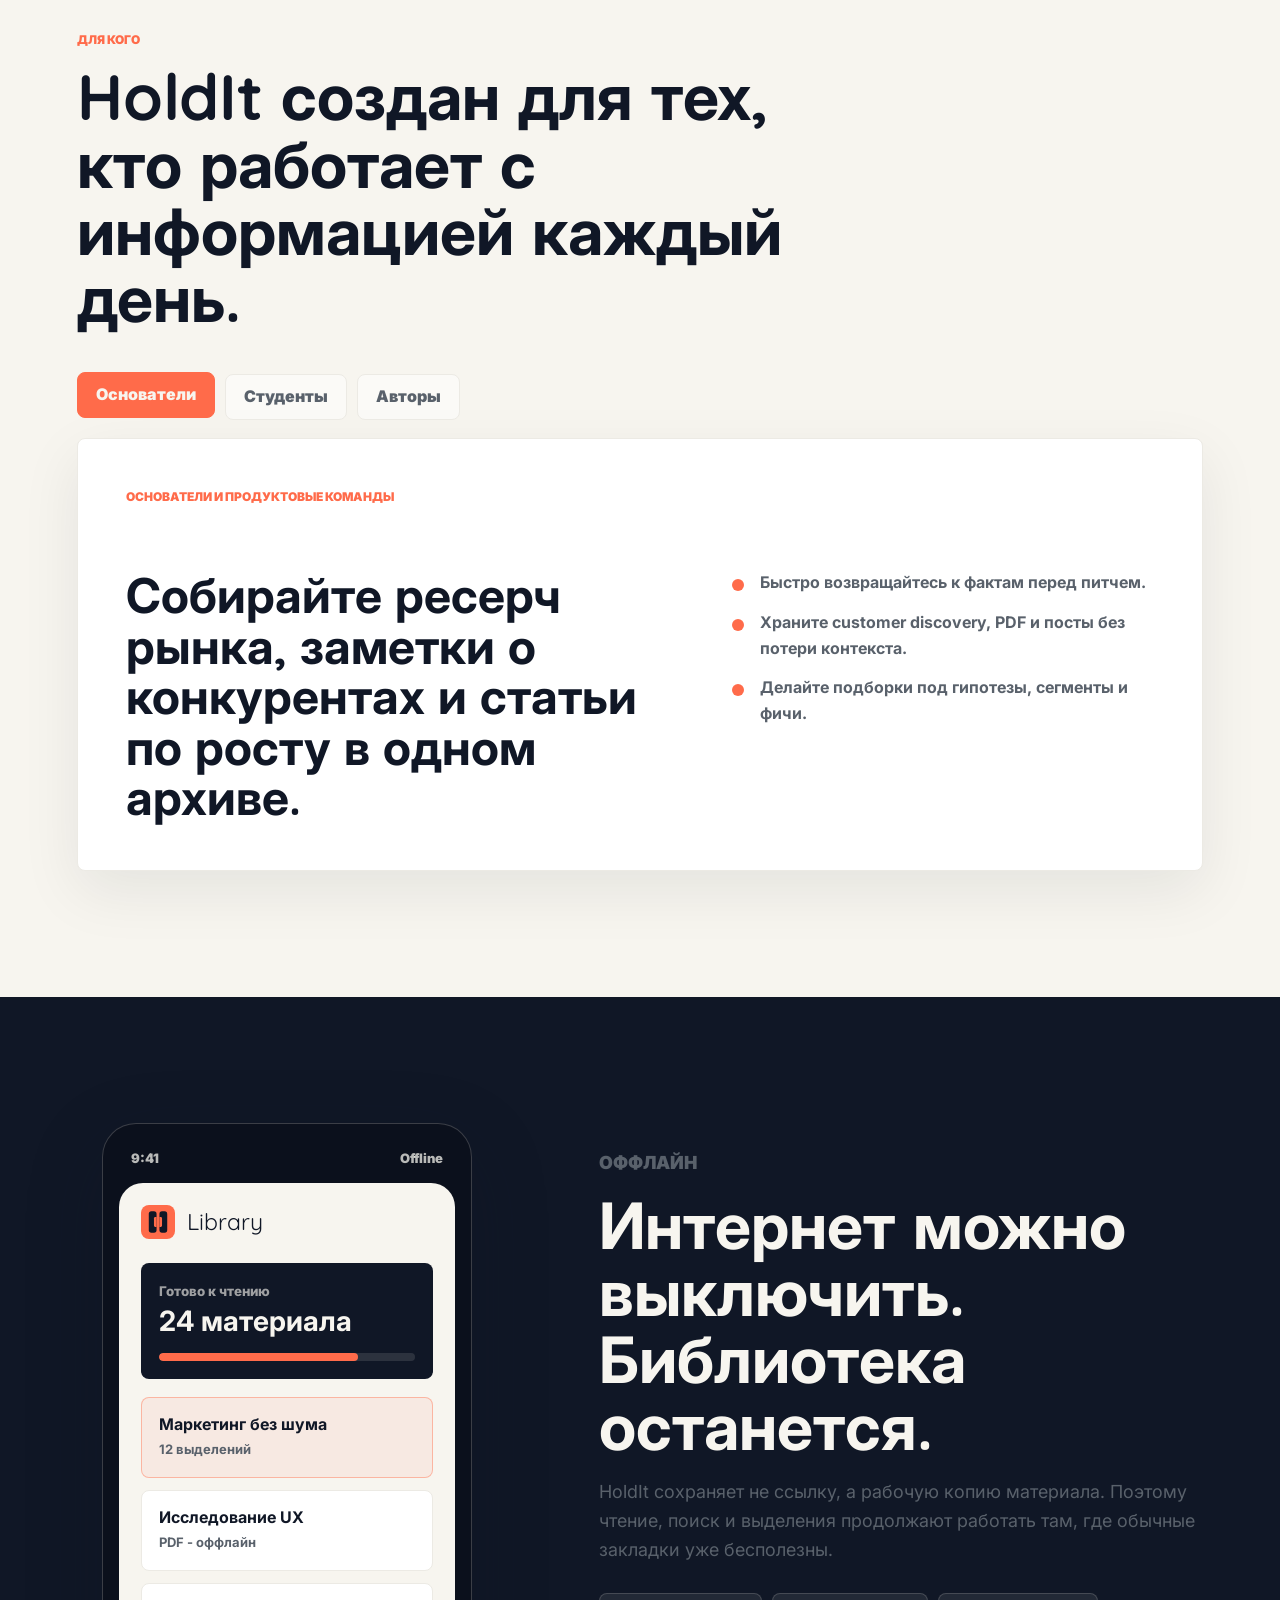
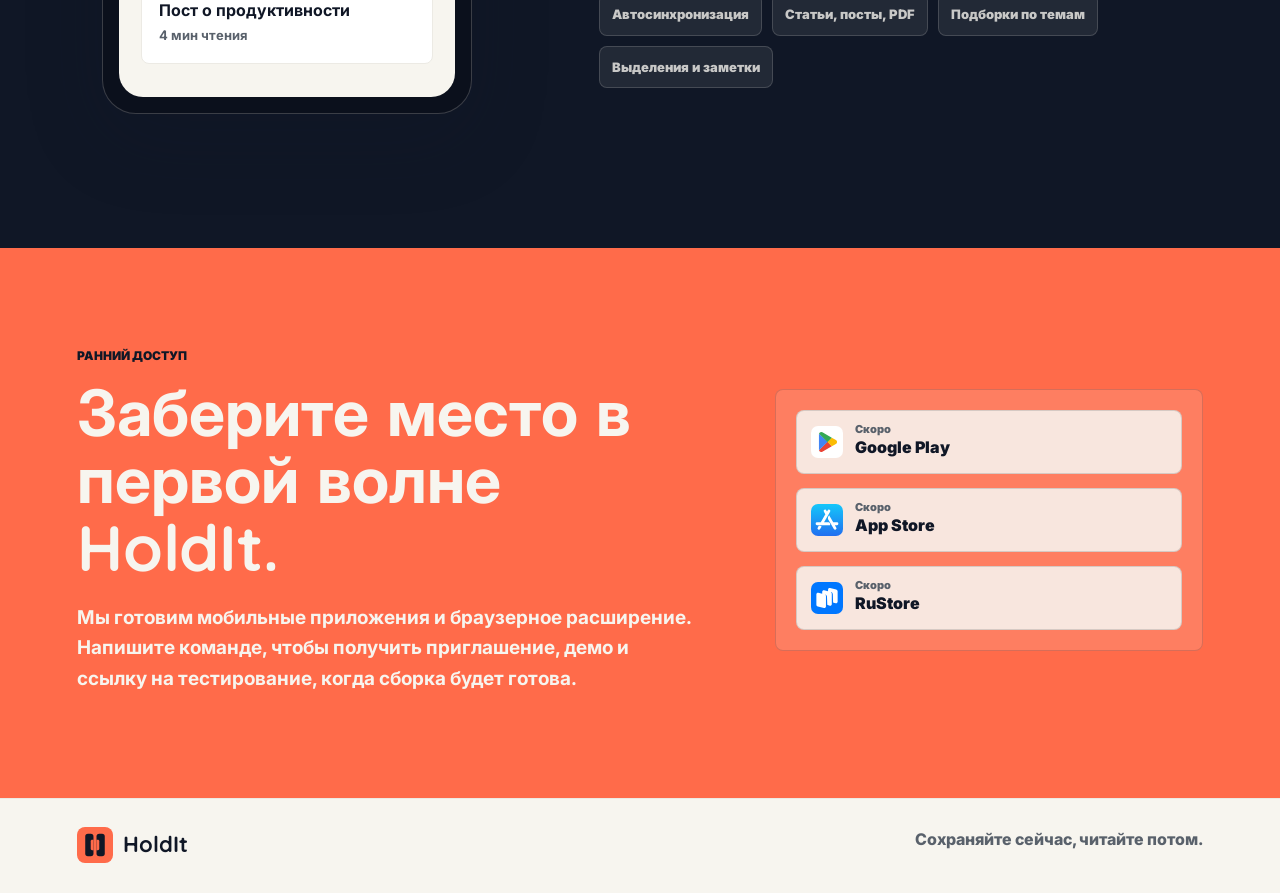
==== commit 6dd64bb6: "Remove early access invitation link from the access card section" ====
--- a/index.html
+++ b/index.html
@@ -231,7 +231,6 @@
           <p>Мы готовим мобильные приложения и браузерное расширение. Напишите команде, чтобы получить приглашение, демо и ссылку на тестирование, когда сборка будет готова.</p>
         </div>
         <div class="access-card">
-          <a class="primary-button wide" href="mailto:hello@holdit.app?subject=Хочу%20ранний%20доступ%20HoldIt&body=Здравствуйте!%20Хочу%20получить%20ранний%20доступ%20к%20HoldIt.">Запросить приглашение</a>
           <div class="store-preview" aria-label="Планируемые платформы">
             <div class="store-tile">
               <img src="google-play.svg" alt="" width="32" height="32">
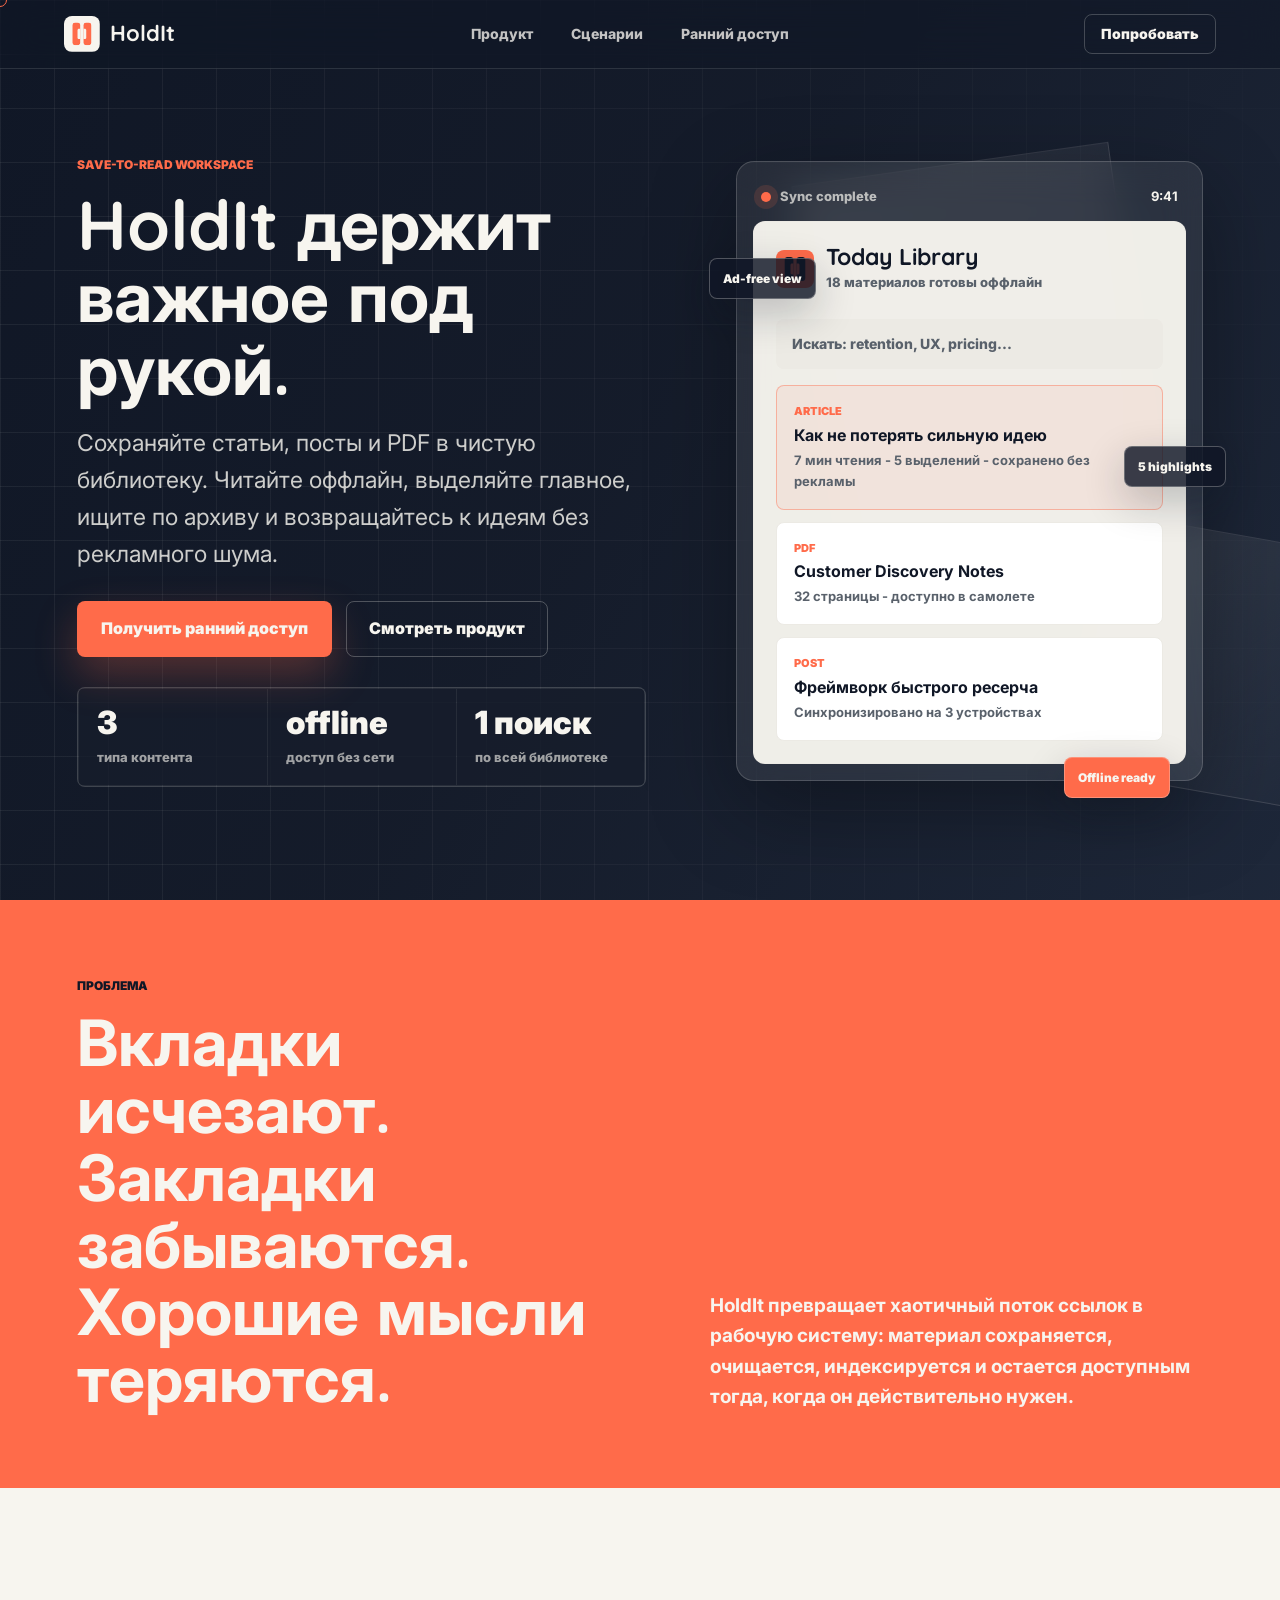
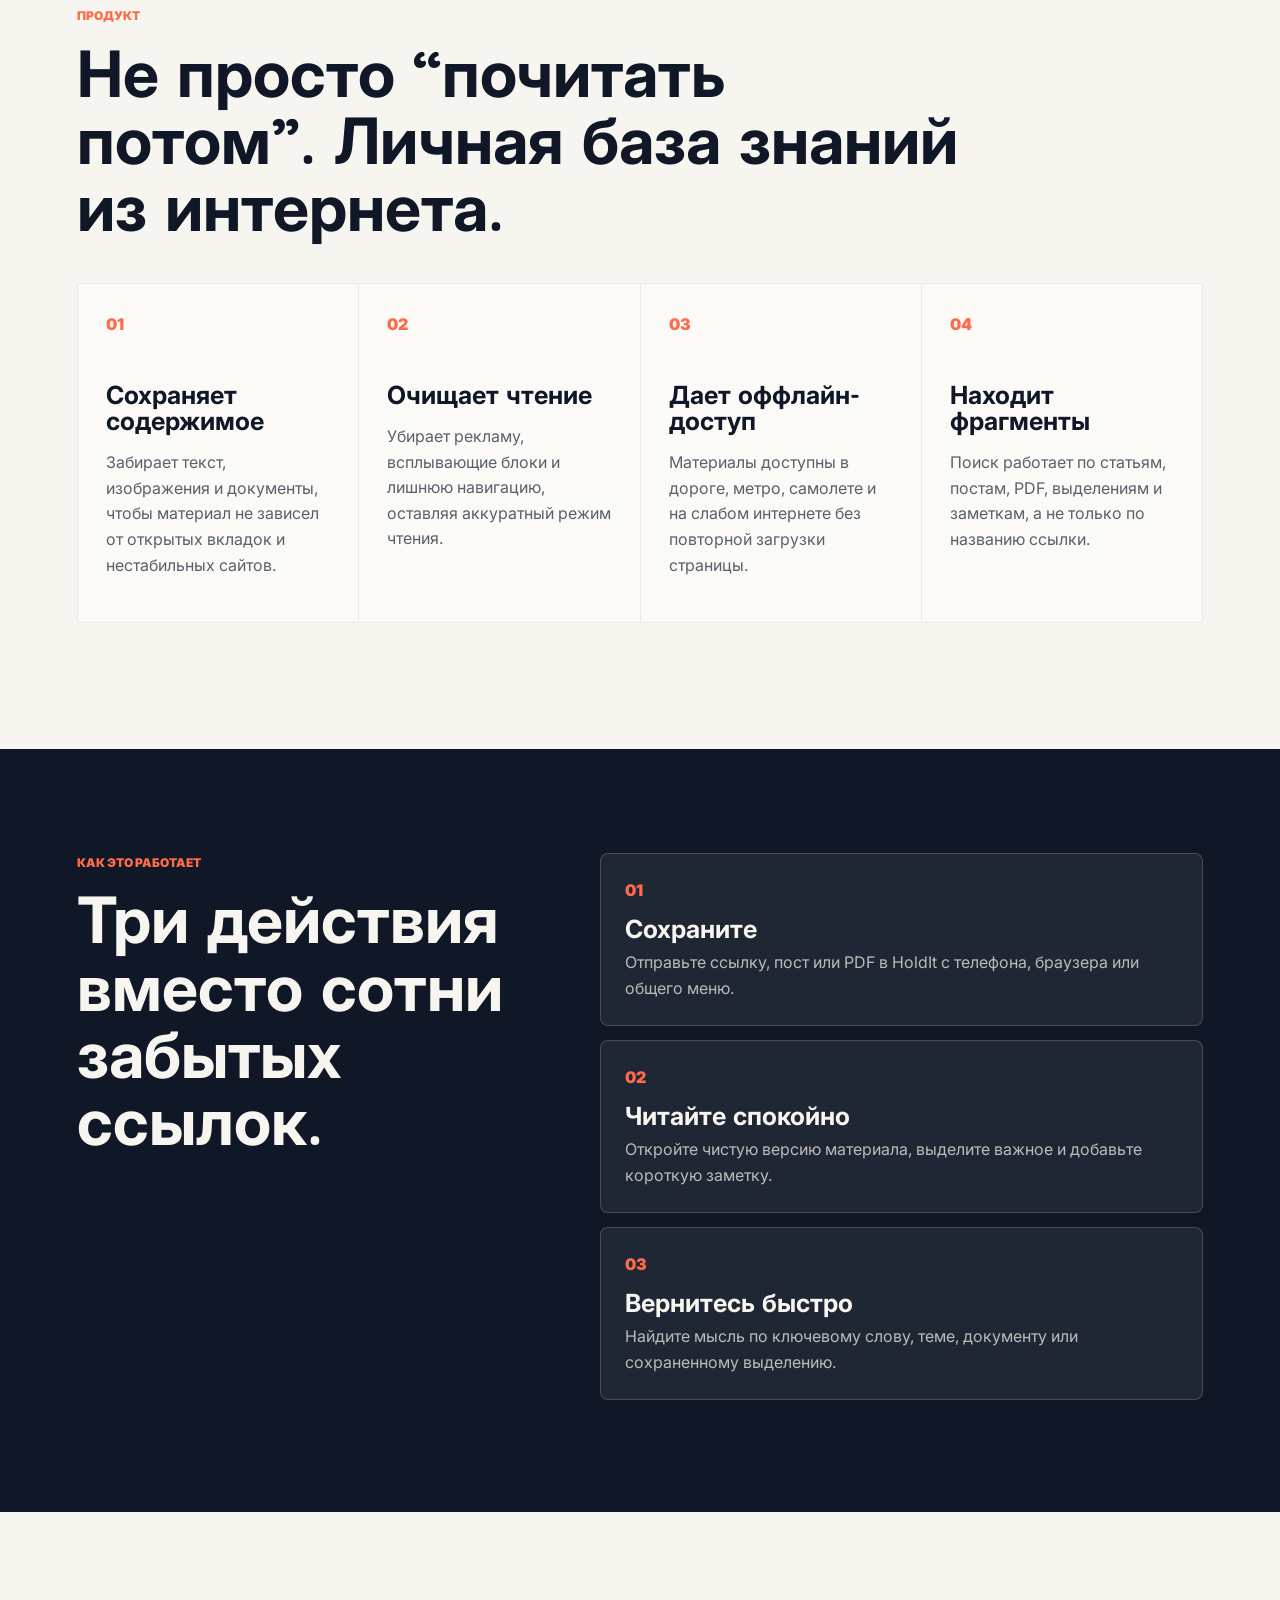
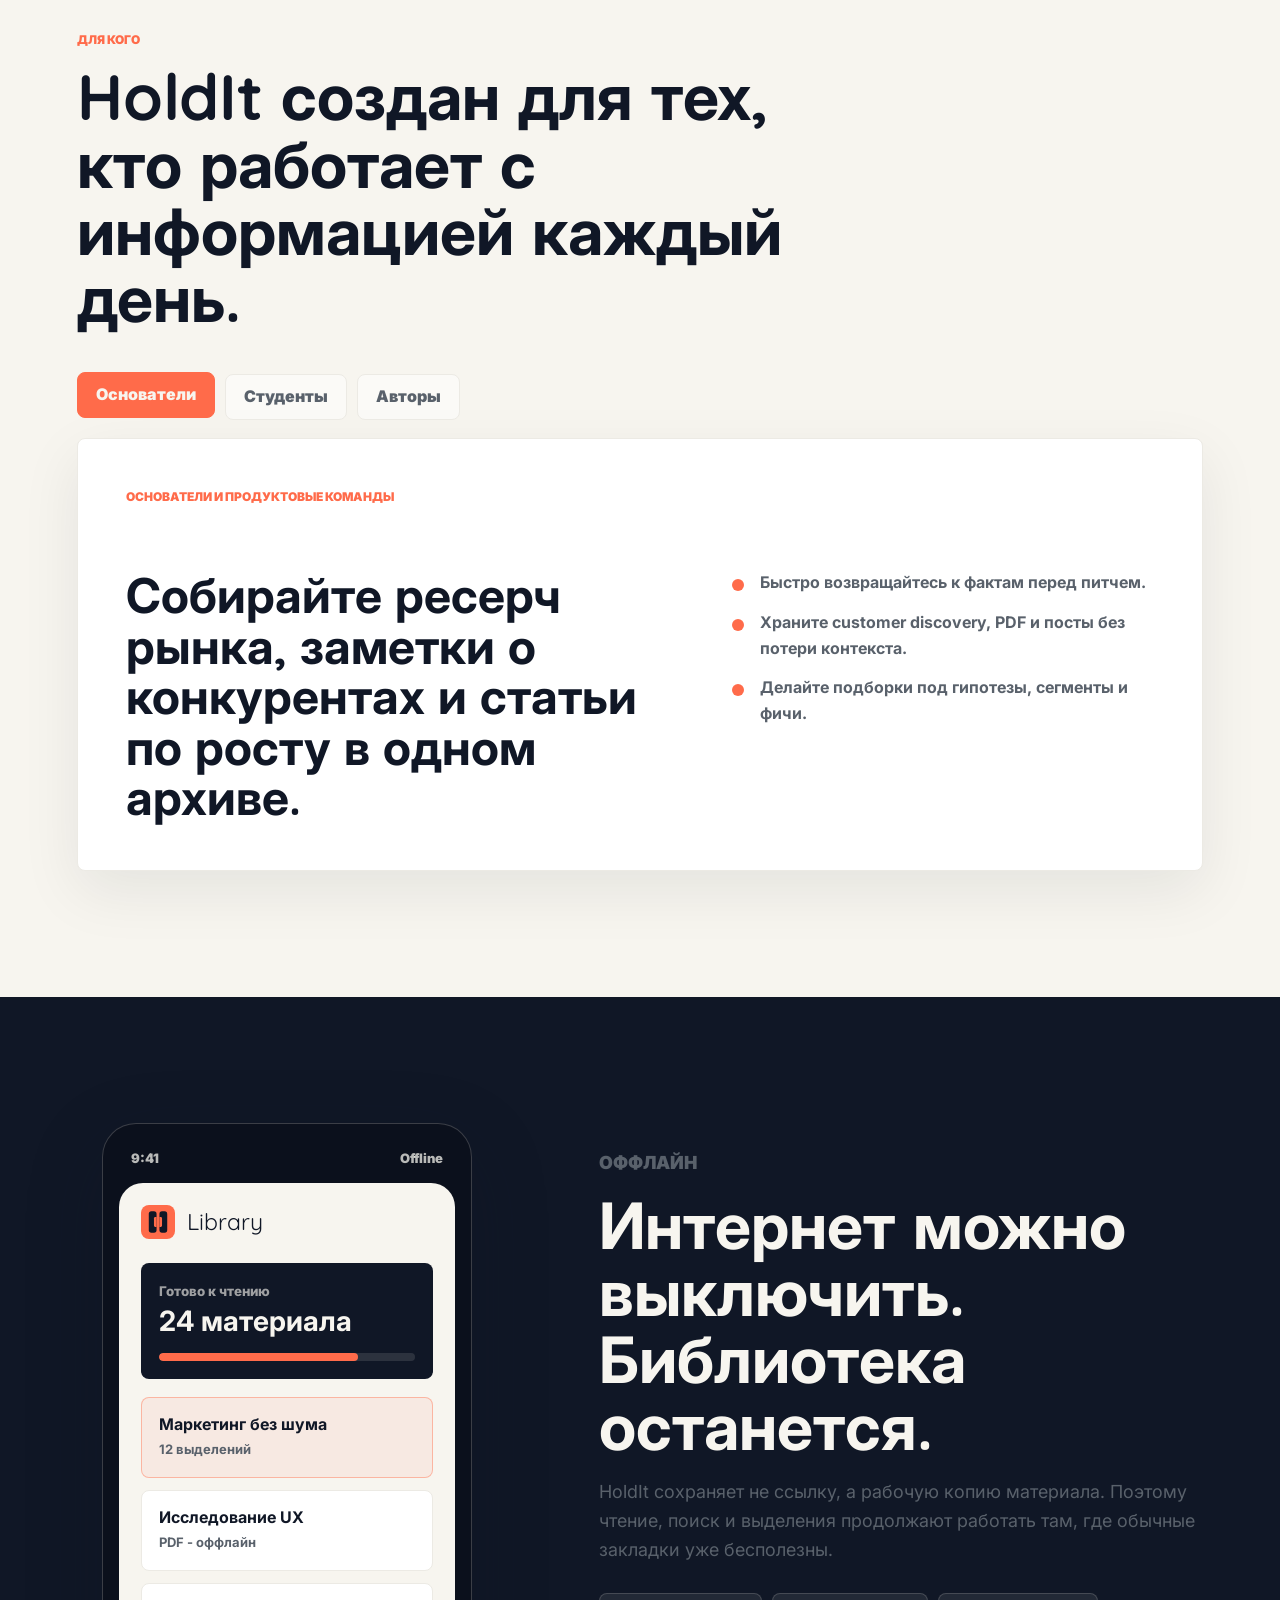
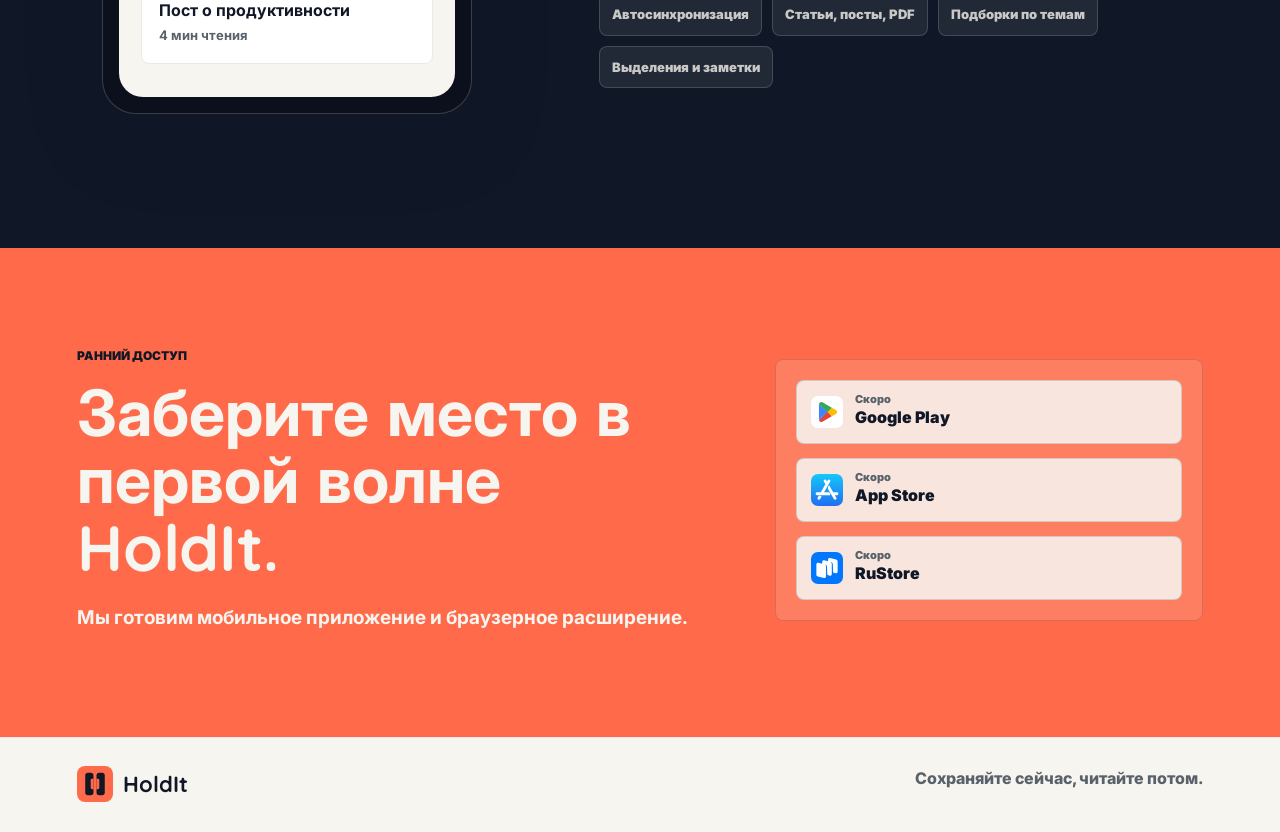
==== commit 90bc3341: "Remove invitation details from early access section" ====
--- a/index.html
+++ b/index.html
@@ -228,7 +228,7 @@
         <div class="access-copy">
           <p class="section-kicker">Ранний доступ</p>
           <h2 id="access-title">Заберите место в первой волне HoldIt.</h2>
-          <p>Мы готовим мобильные приложения и браузерное расширение. Напишите команде, чтобы получить приглашение, демо и ссылку на тестирование, когда сборка будет готова.</p>
+          <p>Мы готовим мобильное приложение и браузерное расширение.</p>
         </div>
         <div class="access-card">
           <div class="store-preview" aria-label="Планируемые платформы">
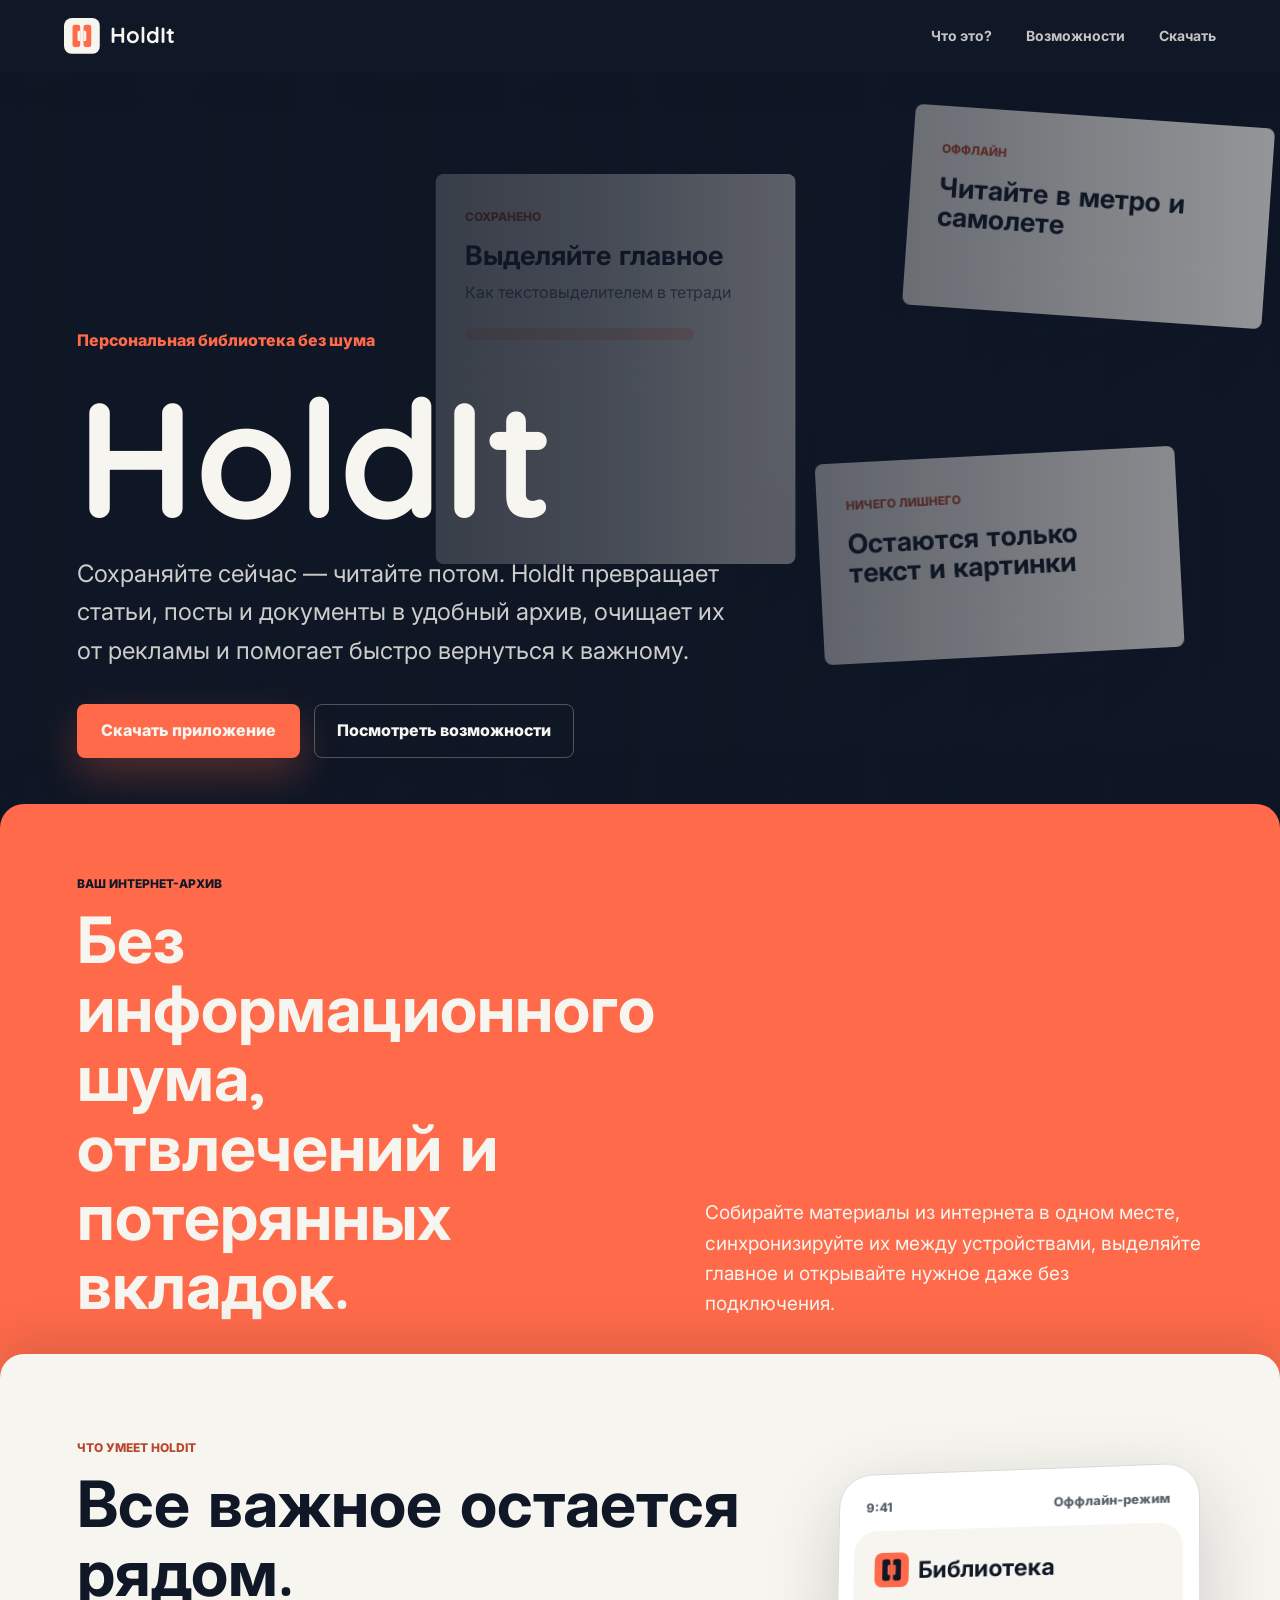
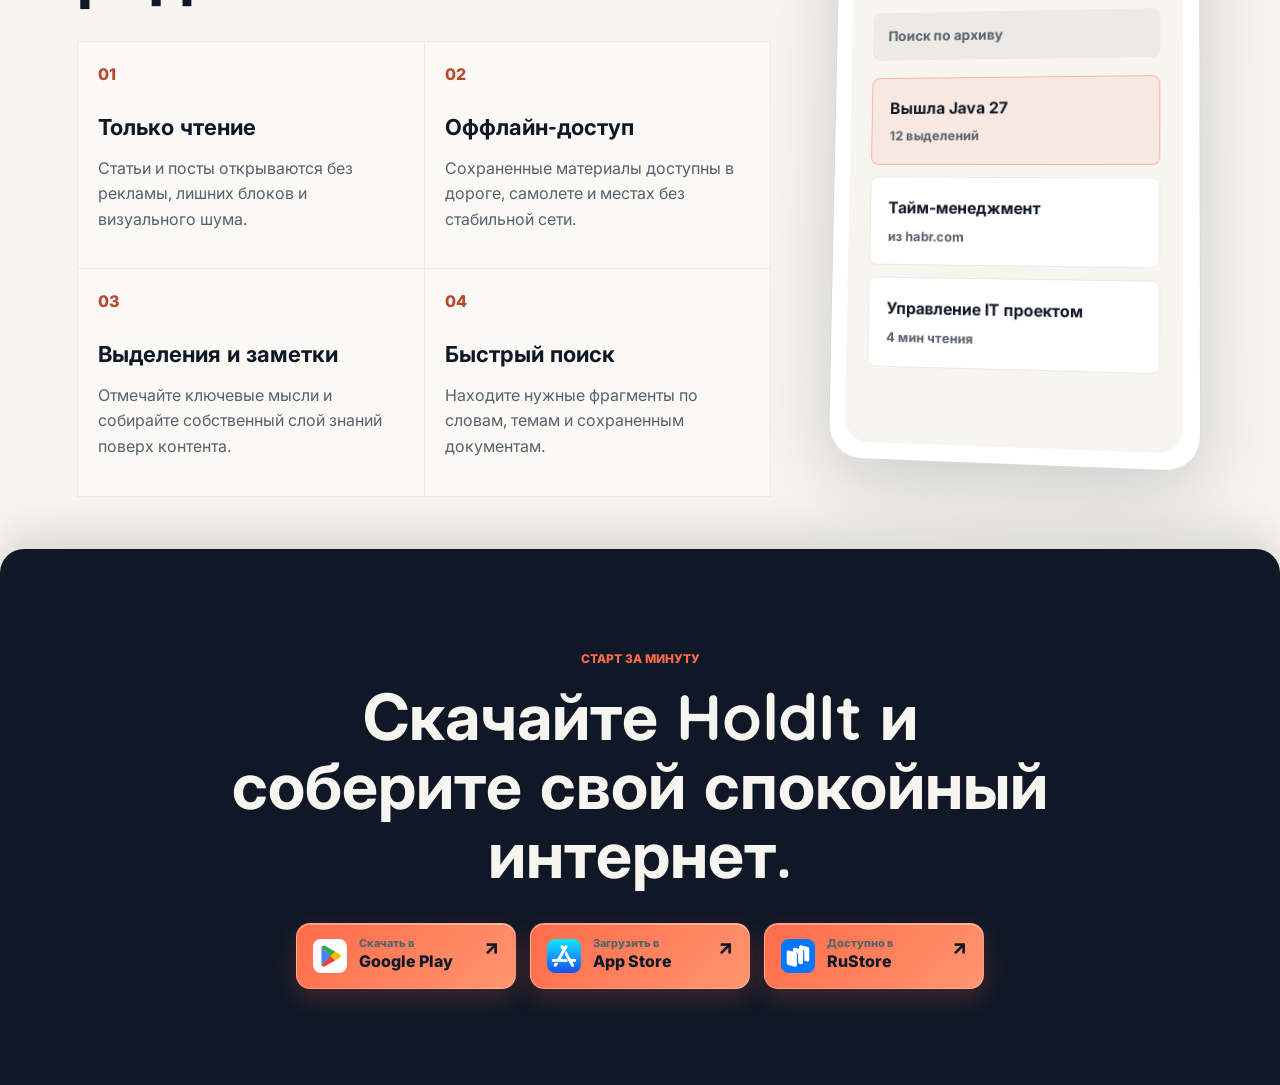
==== commit e2fb9e17: "Update HoldIt landing layout and store icons" ====
--- a/index.html
+++ b/index.html
@@ -3,258 +3,152 @@
   <head>
     <meta charset="utf-8">
     <meta name="viewport" content="width=device-width, initial-scale=1">
-    <meta name="description" content="HoldIt сохраняет статьи, посты и документы в чистую персональную библиотеку: оффлайн-доступ, поиск, выделения и умные подборки без рекламного шума.">
+    <meta name="description" content="HoldIt сохраняет статьи, посты и документы в чистую персональную библиотеку, доступную даже без интернета.">
     <meta name="theme-color" content="#101726">
-    <meta property="og:title" content="HoldIt - сохраняйте сейчас, читайте потом">
-    <meta property="og:description" content="Персональная библиотека для статей, постов и документов без рекламы, хаоса вкладок и зависимости от интернета.">
-    <meta property="og:type" content="website">
-    <title>HoldIt - сохраняйте сейчас, читайте потом</title>
-    <link rel="icon" href="1 pr/HoldIt mark.svg" type="image/svg+xml">
+    <title>HoldIt — сохраняйте сейчас, читайте потом</title>
     <link rel="preconnect" href="https://fonts.googleapis.com">
     <link rel="preconnect" href="https://fonts.gstatic.com" crossorigin>
-    <link href="https://fonts.googleapis.com/css2?family=Inter:wght@400;500;600;700;800;900&family=Quicksand:wght@600;700&display=swap" rel="stylesheet">
+    <link href="https://fonts.googleapis.com/css2?family=Inter:wght@400;500;600;700;800&family=Quicksand:wght@600;700&display=swap" rel="stylesheet">
     <link rel="stylesheet" href="styles.css">
     <script src="script.js" defer></script>
   </head>
   <body>
-    <header class="site-header" data-header>
+    <header class="site-header">
       <a class="logo" href="#top" aria-label="HoldIt">
         <img class="logo-mark" src="1 pr/HoldIt mark light.svg" alt="" width="36" height="36">
         <span>HoldIt</span>
       </a>
       <nav class="nav" aria-label="Главная навигация">
-        <a href="#product">Продукт</a>
-        <a href="#use-cases">Сценарии</a>
-        <a href="#access">Ранний доступ</a>
+        <a href="#about">Что это?</a>
+        <a href="#features">Возможности</a>
+        <a href="#download">Скачать</a>
       </nav>
-      <a class="header-cta" href="#access">Попробовать</a>
     </header>
 
     <main id="top">
       <section class="hero" aria-labelledby="hero-title">
-        <div class="hero-grid" aria-hidden="true"></div>
-        <div class="hero-glass hero-glass-one" aria-hidden="true"></div>
-        <div class="hero-glass hero-glass-two" aria-hidden="true"></div>
+        <div class="hero-bg" aria-hidden="true">
+          <div class="library-scene" data-parallax-scene>
+            <article class="saved-page page-main" data-depth="0.12">
+              <span class="page-tag">сохранено</span>
+              <h2>Выделяйте главное</h2>
+              <p>Как текстовыделителем в тетради</p>
+              <div class="highlight-line"></div>
+              <div class="text-line wide"></div>
+              <div class="text-line"></div>
+            </article>
+            <article class="saved-page page-side" data-depth="0.22">
+              <span class="page-tag">оффлайн</span>
+              <h2>Читайте в метро и самолете</h2>
+              <div class="text-line wide"></div>
+              <div class="text-line short"></div>
+            </article>
+            <article class="saved-page page-doc" data-depth="0.17">
+              <span class="page-tag">ничего лишнего</span>
+              <h2>Остаются только текст и картинки</h2>
+              <div class="text-line wide"></div>
+              <div class="text-line"></div>
+            </article>
+          </div>
+        </div>
 
         <div class="hero-content">
-          <p class="eyebrow">Save-to-read workspace</p>
-          <h1 id="hero-title">HoldIt держит важное под рукой.</h1>
-          <p class="hero-lead">Сохраняйте статьи, посты и PDF в чистую библиотеку. Читайте оффлайн, выделяйте главное, ищите по архиву и возвращайтесь к идеям без рекламного шума.</p>
+          <p class="eyebrow">Персональная библиотека без шума</p>
+          <h1 id="hero-title">HoldIt</h1>
+          <p class="hero-lead">Сохраняйте сейчас — читайте потом. HoldIt превращает статьи, посты и документы в удобный архив, очищает их от рекламы и помогает быстро вернуться к важному.</p>
           <div class="hero-actions">
-            <a class="primary-button" href="#access">Получить ранний доступ</a>
-            <a class="secondary-button" href="#product">Смотреть продукт</a>
-          </div>
-          <dl class="trust-strip" aria-label="Ключевые преимущества">
-            <div>
-              <dt data-count="3">0</dt>
-              <dd>типа контента</dd>
-            </div>
-            <div>
-              <dt>offline</dt>
-              <dd>доступ без сети</dd>
-            </div>
-            <div>
-              <dt>1 поиск</dt>
-              <dd>по всей библиотеке</dd>
-            </div>
-          </dl>
-        </div>
-
-        <div class="hero-product" aria-label="Интерфейс HoldIt">
-          <div class="device-panel" data-tilt>
-            <div class="panel-topline">
-              <span class="status-dot"></span>
-              <span>Sync complete</span>
-              <strong>9:41</strong>
-            </div>
-            <div class="app-card app-card-main">
-              <div class="app-head">
-                <img src="1 pr/HoldIt mark.svg" alt="" width="38" height="38">
-                <div>
-                  <strong>Today Library</strong>
-                  <span>18 материалов готовы оффлайн</span>
-                </div>
-              </div>
-              <div class="search-bar">Искать: retention, UX, pricing...</div>
-              <article class="saved-item active">
-                <span>Article</span>
-                <strong>Как не потерять сильную идею</strong>
-                <p>7 мин чтения - 5 выделений - сохранено без рекламы</p>
-              </article>
-              <article class="saved-item">
-                <span>PDF</span>
-                <strong>Customer Discovery Notes</strong>
-                <p>32 страницы - доступно в самолете</p>
-              </article>
-              <article class="saved-item">
-                <span>Post</span>
-                <strong>Фреймворк быстрого ресерча</strong>
-                <p>Синхронизировано на 3 устройствах</p>
-              </article>
-            </div>
-            <div class="insight-chip chip-one">Ad-free view</div>
-            <div class="insight-chip chip-two">5 highlights</div>
-            <div class="insight-chip chip-three">Offline ready</div>
+            <a class="primary-button" href="#download">Скачать приложение</a>
+            <a class="secondary-button" href="#features">Посмотреть возможности</a>
           </div>
         </div>
       </section>
 
-      <section class="signal-band" aria-label="Ценность HoldIt">
+      <section class="intro-band stack-panel" id="about" aria-label="Ключевая идея">
         <div>
-          <p class="section-kicker">Проблема</p>
-          <h2>Вкладки исчезают. Закладки забываются. Хорошие мысли теряются.</h2>
+          <p class="section-kicker">Ваш интернет-архив</p>
+          <h2>Без информационного шума, отвлечений и потерянных вкладок.</h2>
         </div>
-        <p>HoldIt превращает хаотичный поток ссылок в рабочую систему: материал сохраняется, очищается, индексируется и остается доступным тогда, когда он действительно нужен.</p>
+        <p>Собирайте материалы из интернета в одном месте, синхронизируйте их между устройствами, выделяйте главное и открывайте нужное даже без подключения.</p>
       </section>
 
-      <section class="product-section" id="product" aria-labelledby="product-title">
-        <div class="section-heading">
-          <p class="section-kicker">Продукт</p>
-          <h2 id="product-title">Не просто “почитать потом”. Личная база знаний из интернета.</h2>
-        </div>
-        <div class="feature-grid">
-          <article class="feature-card">
-            <span class="feature-index">01</span>
-            <h3>Сохраняет содержимое</h3>
-            <p>Забирает текст, изображения и документы, чтобы материал не зависел от открытых вкладок и нестабильных сайтов.</p>
-          </article>
-          <article class="feature-card">
-            <span class="feature-index">02</span>
-            <h3>Очищает чтение</h3>
-            <p>Убирает рекламу, всплывающие блоки и лишнюю навигацию, оставляя аккуратный режим чтения.</p>
-          </article>
-          <article class="feature-card">
-            <span class="feature-index">03</span>
-            <h3>Дает оффлайн-доступ</h3>
-            <p>Материалы доступны в дороге, метро, самолете и на слабом интернете без повторной загрузки страницы.</p>
-          </article>
-          <article class="feature-card">
-            <span class="feature-index">04</span>
-            <h3>Находит фрагменты</h3>
-            <p>Поиск работает по статьям, постам, PDF, выделениям и заметкам, а не только по названию ссылки.</p>
-          </article>
-        </div>
-      </section>
-
-      <section class="workflow" aria-labelledby="workflow-title">
-        <div class="workflow-copy">
-          <p class="section-kicker">Как это работает</p>
-          <h2 id="workflow-title">Три действия вместо сотни забытых ссылок.</h2>
-        </div>
-        <div class="workflow-steps">
-          <article>
-            <span>01</span>
-            <h3>Сохраните</h3>
-            <p>Отправьте ссылку, пост или PDF в HoldIt с телефона, браузера или общего меню.</p>
-          </article>
-          <article>
-            <span>02</span>
-            <h3>Читайте спокойно</h3>
-            <p>Откройте чистую версию материала, выделите важное и добавьте короткую заметку.</p>
-          </article>
-          <article>
-            <span>03</span>
-            <h3>Вернитесь быстро</h3>
-            <p>Найдите мысль по ключевому слову, теме, документу или сохраненному выделению.</p>
-          </article>
-        </div>
-      </section>
-
-      <section class="use-cases" id="use-cases" aria-labelledby="use-cases-title">
-        <div class="section-heading compact">
-          <p class="section-kicker">Для кого</p>
-          <h2 id="use-cases-title">HoldIt создан для тех, кто работает с информацией каждый день.</h2>
-        </div>
-        <div class="case-board">
-          <button class="case-tab is-active" type="button" data-case="founders">Основатели</button>
-          <button class="case-tab" type="button" data-case="students">Студенты</button>
-          <button class="case-tab" type="button" data-case="creators">Авторы</button>
-        </div>
-        <div class="case-panel" data-case-panel>
-          <p class="case-label">Основатели и продуктовые команды</p>
-          <h3>Собирайте ресерч рынка, заметки о конкурентах и статьи по росту в одном архиве.</h3>
-          <ul>
-            <li>Быстро возвращайтесь к фактам перед питчем.</li>
-            <li>Храните customer discovery, PDF и посты без потери контекста.</li>
-            <li>Делайте подборки под гипотезы, сегменты и фичи.</li>
-          </ul>
-        </div>
-      </section>
-
-      <section class="offline-section" aria-labelledby="offline-title">
-        <div class="phone-shell" data-tilt aria-label="Превью мобильного приложения HoldIt">
-          <div class="phone-status">
-            <span>9:41</span>
-            <span>Offline</span>
-          </div>
-          <div class="phone-screen">
-            <div class="mini-top">
-              <img src="1 pr/HoldIt mark.svg" alt="" width="34" height="34">
-              <span>Library</span>
+      <section class="features stack-panel" id="features" aria-labelledby="features-title">
+        <div class="features-layout">
+          <div class="features-content">
+            <div class="section-heading">
+              <p class="section-kicker">Что умеет HoldIt</p>
+              <h2 id="features-title">Все важное остается рядом.</h2>
             </div>
-            <div class="progress-card">
-              <small>Готово к чтению</small>
-              <strong>24 материала</strong>
-              <div class="progress-line"><span></span></div>
-            </div>
-            <div class="phone-row active">
-              <strong>Маркетинг без шума</strong>
-              <span>12 выделений</span>
-            </div>
-            <div class="phone-row">
-              <strong>Исследование UX</strong>
-              <span>PDF - оффлайн</span>
-            </div>
-            <div class="phone-row">
-              <strong>Пост о продуктивности</strong>
-              <span>4 мин чтения</span>
+            <div class="feature-grid">
+              <article class="feature-card">
+                <span class="feature-icon">01</span>
+                <h3>Только чтение</h3>
+                <p>Статьи и посты открываются без рекламы, лишних блоков и визуального шума.</p>
+              </article>
+              <article class="feature-card">
+                <span class="feature-icon">02</span>
+                <h3>Оффлайн-доступ</h3>
+                <p>Сохраненные материалы доступны в дороге, самолете и местах без стабильной сети.</p>
+              </article>
+              <article class="feature-card">
+                <span class="feature-icon">03</span>
+                <h3>Выделения и заметки</h3>
+                <p>Отмечайте ключевые мысли и собирайте собственный слой знаний поверх контента.</p>
+              </article>
+              <article class="feature-card">
+                <span class="feature-icon">04</span>
+                <h3>Быстрый поиск</h3>
+                <p>Находите нужные фрагменты по словам, темам и сохраненным документам.</p>
+              </article>
             </div>
           </div>
-        </div>
-        <div class="offline-copy">
-          <p class="section-kicker">Оффлайн</p>
-          <h2 id="offline-title">Интернет можно выключить. Библиотека останется.</h2>
-          <p>HoldIt сохраняет не ссылку, а рабочую копию материала. Поэтому чтение, поиск и выделения продолжают работать там, где обычные закладки уже бесполезны.</p>
-          <div class="capability-list">
-            <span>Автосинхронизация</span>
-            <span>Статьи, посты, PDF</span>
-            <span>Подборки по темам</span>
-            <span>Выделения и заметки</span>
+          <div class="feature-preview">
+            <div class="phone-shell" aria-label="Превью приложения HoldIt">
+              <div class="phone-status">
+                <span>9:41</span>
+                <span>Оффлайн-режим</span>
+              </div>
+              <div class="app-screen">
+                <div class="app-top">
+                  <img class="app-logo" src="1 pr/HoldIt mark.svg" alt="" width="36" height="36">
+                  <span>Библиотека</span>
+                </div>
+                <div class="search-pill">Поиск по архиву</div>
+                <div class="article-row active">
+                  <strong>Вышла Java 27</strong>
+                  <span>12 выделений</span>
+                </div>
+                <div class="article-row">
+                  <strong>Тайм-менеджмент</strong>
+                  <span>из habr.com</span>
+                </div>
+                <div class="article-row">
+                  <strong>Управление IT проектом</strong>
+                  <span>4 мин чтения</span>
+                </div>
+              </div>
+            </div>
           </div>
         </div>
       </section>
 
-      <section class="access" id="access" aria-labelledby="access-title">
-        <div class="access-copy">
-          <p class="section-kicker">Ранний доступ</p>
-          <h2 id="access-title">Заберите место в первой волне HoldIt.</h2>
-          <p>Мы готовим мобильное приложение и браузерное расширение.</p>
-        </div>
-        <div class="access-card">
-          <div class="store-preview" aria-label="Планируемые платформы">
-            <div class="store-tile">
-              <img src="google-play.svg" alt="" width="32" height="32">
-              <span><small>Скоро</small>Google Play</span>
-            </div>
-            <div class="store-tile">
-              <img src="apple-App Store.svg" alt="" width="32" height="32">
-              <span><small>Скоро</small>App Store</span>
-            </div>
-            <div class="store-tile">
-              <img src="rustore.svg" alt="" width="32" height="32">
-              <span><small>Скоро</small>RuStore</span>
-            </div>
-          </div>
+      <section class="download stack-panel" id="download" aria-labelledby="download-title">
+        <p class="section-kicker">Старт за минуту</p>
+        <h2 id="download-title">Скачайте HoldIt и соберите свой спокойный интернет.</h2>
+        <div class="store-buttons" aria-label="Ссылки на магазины приложений">
+          <a class="store-button" href="#" aria-label="Скачать в Google Play">
+            <img class="store-icon" src="google-play.svg" alt="" width="34" height="34">
+            <span><small>Скачать в</small>Google Play</span>
+          </a>
+          <a class="store-button" href="#" aria-label="Скачать в App Store">
+            <img class="store-icon" src="App_Store_(iOS,_2024).svg.png" alt="" width="34" height="34">
+            <span><small>Загрузить в</small>App Store</span>
+          </a>
+          <a class="store-button" href="#" aria-label="Скачать в RuStore">
+            <img class="store-icon" src="rustore.svg" alt="" width="34" height="34">
+            <span><small>Доступно в</small>RuStore</span>
+          </a>
         </div>
       </section>
     </main>
-
-    <footer class="site-footer">
-      <a class="logo footer-logo" href="#top" aria-label="HoldIt">
-        <img class="logo-mark" src="1 pr/HoldIt mark.svg" alt="" width="32" height="32">
-        <span>HoldIt</span>
-      </a>
-      <span>Сохраняйте сейчас, читайте потом.</span>
-    </footer>
   </body>
 </html>
--- a/styles.css
+++ b/styles.css
@@ -1,16 +1,12 @@
 :root {
   --ink: #101726;
-  --ink-2: #151f32;
   --accent: #ff6b4a;
-  --accent-soft: rgba(255, 107, 74, 0.14);
+  --accent-ink: #b7472d;
   --paper: #f7f5ef;
   --muted: #59616b;
   --line: #eceae4;
   --white: #ffffff;
-  --glass: rgba(247, 245, 239, 0.08);
-  --glass-border: rgba(247, 245, 239, 0.18);
   --shadow: 0 24px 80px rgba(16, 23, 38, 0.18);
-  --ease-expo: cubic-bezier(0.16, 1, 0.3, 1);
 }
 
 * {
@@ -23,62 +19,31 @@
 
 body {
   margin: 0;
-  background: var(--paper);
+  background: var(--ink);
   color: var(--ink);
   font-family: Inter, system-ui, -apple-system, BlinkMacSystemFont, "Segoe UI", sans-serif;
   line-height: 1.6;
-  overflow-x: hidden;
-}
-
-body::selection {
-  background: var(--accent);
-  color: var(--paper);
-}
-
-a,
-button {
+}
+
+a {
   color: inherit;
-  font: inherit;
-}
-
-a {
   text-decoration: none;
-}
-
-button {
-  border: 0;
-  cursor: pointer;
-}
-
-a:focus-visible,
-button:focus-visible {
-  outline: 3px solid var(--accent);
-  outline-offset: 4px;
 }
 
 .site-header {
   position: fixed;
-  z-index: 30;
+  z-index: 20;
   top: 0;
+  left: 0;
   right: 0;
-  left: 0;
-  display: grid;
-  grid-template-columns: auto 1fr auto;
+  display: flex;
   align-items: center;
+  justify-content: space-between;
   gap: 24px;
-  padding: 14px clamp(20px, 5vw, 72px);
+  padding: 18px clamp(20px, 5vw, 72px);
+  background: var(--ink);
+  box-shadow: 0 10px 30px rgba(16, 23, 38, 0.18);
   color: var(--paper);
-  background: rgba(16, 23, 38, 0.54);
-  border-bottom: 1px solid rgba(247, 245, 239, 0.12);
-  backdrop-filter: blur(18px);
-  transition: background-color 240ms ease, box-shadow 240ms ease, padding 240ms ease;
-}
-
-.site-header.is-scrolled {
-  padding-top: 10px;
-  padding-bottom: 10px;
-  background: rgba(16, 23, 38, 0.86);
-  box-shadow: 0 12px 36px rgba(16, 23, 38, 0.22);
 }
 
 .logo {
@@ -88,10 +53,10 @@
   font-family: Quicksand, Inter, sans-serif;
   font-size: 22px;
   font-weight: 700;
-  white-space: nowrap;
-}
-
-.logo-mark {
+}
+
+.logo-mark,
+.app-logo {
   display: block;
   width: 36px;
   height: 36px;
@@ -101,147 +66,181 @@
 
 .nav {
   display: flex;
-  justify-content: center;
-  gap: clamp(16px, 3vw, 38px);
+  gap: clamp(14px, 3vw, 34px);
   color: rgba(247, 245, 239, 0.78);
   font-size: 14px;
-  font-weight: 800;
-}
-
-.nav a,
-.header-cta {
-  transition: color 220ms ease, border-color 220ms ease, background-color 220ms ease, transform 220ms ease;
+  font-weight: 700;
 }
 
 .nav a:hover {
   color: var(--white);
 }
 
-.header-cta {
-  display: inline-flex;
-  min-height: 40px;
-  align-items: center;
-  justify-content: center;
-  padding: 0 16px;
-  border: 1px solid rgba(247, 245, 239, 0.22);
-  border-radius: 8px;
-  color: var(--paper);
-  font-size: 14px;
-  font-weight: 900;
-}
-
-.header-cta:hover {
-  border-color: var(--accent);
-  background: var(--accent);
-  transform: translateY(-2px);
-}
-
 .hero {
   position: relative;
-  min-height: 100svh;
+  min-height: 92vh;
   display: grid;
-  grid-template-columns: minmax(0, 1fr) minmax(360px, 0.82fr);
-  gap: clamp(36px, 7vw, 96px);
-  align-items: center;
+  align-items: end;
   overflow: hidden;
-  padding: 112px clamp(20px, 6vw, 96px) 70px;
-  background: linear-gradient(120deg, rgba(16, 23, 38, 1) 0%, rgba(16, 23, 38, 0.98) 48%, rgba(21, 31, 50, 0.96) 100%);
+  padding: 138px clamp(20px, 6vw, 96px) 70px;
+  background: var(--ink);
   color: var(--paper);
 }
 
-.hero-grid {
+.hero-bg {
   position: absolute;
   inset: 0;
-  background-image:
-    linear-gradient(rgba(247, 245, 239, 0.07) 1px, transparent 1px),
-    linear-gradient(90deg, rgba(247, 245, 239, 0.07) 1px, transparent 1px);
-  background-size: 54px 54px;
-  mask-image: linear-gradient(90deg, rgba(0, 0, 0, 0.92), rgba(0, 0, 0, 0.18));
-  pointer-events: none;
-}
-
-.hero-glass {
+  opacity: 0.96;
+}
+
+.hero-bg::after {
+  content: "";
   position: absolute;
-  border: 1px solid rgba(247, 245, 239, 0.1);
-  background: linear-gradient(135deg, rgba(247, 245, 239, 0.09), rgba(247, 245, 239, 0.02));
-  transform: rotate(-8deg);
-  pointer-events: none;
-}
-
-.hero-glass-one {
-  width: 320px;
-  height: 420px;
-  right: 11vw;
-  top: 18vh;
-}
-
-.hero-glass-two {
-  width: 220px;
-  height: 260px;
-  right: -42px;
-  bottom: 12vh;
-  transform: rotate(10deg);
-}
-
-.hero-content,
-.hero-product {
+  inset: 0;
+  background: linear-gradient(90deg, rgba(16, 23, 38, 0.97), rgba(16, 23, 38, 0.74) 47%, rgba(16, 23, 38, 0.36));
+}
+
+.library-scene {
+  position: absolute;
+  inset: 0;
+  min-width: 860px;
+  transform: translateX(22vw);
+}
+
+.saved-page {
+  position: absolute;
+  --base-rotate: 0deg;
+  --pointer-x: 0px;
+  --pointer-y: 0px;
+  --scroll-shift: 0px;
+  width: 360px;
+  padding: 28px;
+  border: 1px solid rgba(247, 245, 239, 0.24);
+  border-radius: 8px;
+  background: rgba(247, 245, 239, 0.95);
+  color: var(--ink);
+  box-shadow: var(--shadow);
+  transform: translate3d(var(--pointer-x), calc(var(--pointer-y) + var(--scroll-shift)), 0) rotate(var(--base-rotate));
+  transition: box-shadow 220ms ease, border-color 220ms ease;
+  will-change: transform;
+}
+
+.saved-page h2 {
+  margin: 12px 0 10px;
+  font-family: Quicksand, Inter, sans-serif;
+  font-size: 27px;
+  line-height: 1.1;
+}
+
+.saved-page p {
+  margin: 0 0 22px;
+  color: var(--muted);
+}
+
+.page-main {
+  top: 21%;
+  left: 12%;
+  min-height: 390px;
+}
+
+.page-side {
+  top: 14%;
+  left: 49%;
+  --base-rotate: 4deg;
+}
+
+.page-doc {
+  top: 55%;
+  left: 42%;
+  --base-rotate: -3deg;
+}
+
+.page-tag,
+.section-kicker {
+  color: var(--accent);
+  font-size: 12px;
+  font-weight: 800;
+  letter-spacing: 0;
+  text-transform: uppercase;
+}
+
+.page-tag,
+.features .section-kicker {
+  color: var(--accent-ink);
+}
+
+.highlight-line {
+  width: 76%;
+  height: 12px;
+  margin-bottom: 18px;
+  border-radius: 999px;
+  background: rgba(255, 107, 74, 0.28);
+}
+
+.text-line {
+  width: 68%;
+  height: 10px;
+  margin-top: 13px;
+  border-radius: 999px;
+  background: var(--line);
+}
+
+.text-line.wide {
+  width: 92%;
+}
+
+.text-line.short {
+  width: 44%;
+}
+
+.hero-content {
   position: relative;
   z-index: 1;
-}
-
-.hero-content {
   max-width: 760px;
 }
 
-.eyebrow,
-.section-kicker {
+.eyebrow {
   margin: 0 0 14px;
   color: var(--accent);
-  font-size: 12px;
-  font-weight: 900;
-  letter-spacing: 0;
-  text-transform: uppercase;
+  font-weight: 800;
 }
 
 h1,
 h2,
 h3 {
+  font-family: Quicksand, Inter, sans-serif;
+  line-height: 1.08;
+  letter-spacing: 0;
+}
+
+h1 {
   margin: 0;
-  font-family: Quicksand, Inter, sans-serif;
-  line-height: 1.05;
-  letter-spacing: 0;
-}
-
-h1 {
-  max-width: 820px;
-  font-size: clamp(48px, 5.4vw, 76px);
+  font-size: clamp(72px, 14vw, 164px);
 }
 
 .hero-lead {
-  max-width: 690px;
-  margin: 20px 0 28px;
+  max-width: 660px;
+  margin: 10px 0 34px;
   color: rgba(247, 245, 239, 0.82);
-  font-size: clamp(18px, 2vw, 23px);
+  font-size: clamp(18px, 2.2vw, 24px);
 }
 
 .hero-actions,
-.store-preview {
+.store-buttons {
   display: flex;
   flex-wrap: wrap;
   gap: 14px;
 }
 
 .primary-button,
-.secondary-button {
-  position: relative;
+.secondary-button,
+.store-button {
   display: inline-flex;
-  min-height: 56px;
   align-items: center;
   justify-content: center;
+  min-height: 54px;
   border-radius: 8px;
-  font-weight: 900;
-  overflow: hidden;
-  transition: transform 320ms var(--ease-expo), box-shadow 320ms var(--ease-expo), border-color 220ms ease, background-color 220ms ease;
+  font-weight: 800;
 }
 
 .primary-button {
@@ -251,801 +250,403 @@
   box-shadow: 0 18px 42px rgba(255, 107, 74, 0.28);
 }
 
-.primary-button.wide {
-  width: 100%;
-}
-
 .secondary-button {
   padding: 0 22px;
-  border: 1px solid rgba(247, 245, 239, 0.26);
+  border: 1px solid rgba(247, 245, 239, 0.28);
   color: var(--paper);
 }
 
+.primary-button,
+.secondary-button,
+.store-button,
+.feature-card {
+  transition: transform 220ms ease, box-shadow 220ms ease, border-color 220ms ease, background-color 220ms ease;
+}
+
 .primary-button:hover,
+.secondary-button:hover,
+.store-button:hover {
+  transform: translateY(-3px);
+}
+
 .secondary-button:hover {
-  transform: translateY(-3px);
-}
-
-.secondary-button:hover {
-  border-color: rgba(247, 245, 239, 0.56);
+  border-color: rgba(247, 245, 239, 0.62);
   background: rgba(247, 245, 239, 0.08);
 }
 
-.primary-button::after {
-  position: absolute;
-  inset: 0;
-  background: rgba(247, 245, 239, 0.18);
-  content: "";
-  transform: translateX(-115%) skewX(-18deg);
-  transition: transform 520ms var(--ease-expo);
-}
-
-.primary-button:hover::after,
-.primary-button:focus-visible::after {
-  transform: translateX(115%) skewX(-18deg);
-}
-
-.ripple {
-  position: absolute;
-  width: 12px;
-  height: 12px;
-  border-radius: 50%;
-  background: rgba(247, 245, 239, 0.48);
-  pointer-events: none;
-  transform: translate(-50%, -50%) scale(0);
-  animation: ripple 620ms ease-out forwards;
-}
-
-@keyframes ripple {
-  to {
-    opacity: 0;
-    transform: translate(-50%, -50%) scale(24);
-  }
-}
-
-.trust-strip {
+.intro-band,
+.features,
+.download {
+  padding-right: clamp(20px, 6vw, 96px);
+  padding-left: clamp(20px, 6vw, 96px);
+}
+
+.stack-panel {
+  position: relative;
+  margin-top: -24px;
+  border-radius: 24px 24px 0 0;
+  box-shadow: 0 -18px 42px rgba(16, 23, 38, 0.12);
+  scroll-margin-top: 76px;
+}
+
+.stack-panel.stack-ready {
+  opacity: 0.94;
+  transform: translateY(48px);
+  transition: transform 750ms cubic-bezier(0.2, 0.75, 0.25, 1), opacity 750ms ease;
+}
+
+.stack-panel.stack-ready.is-stacked {
+  opacity: 1;
+  transform: translateY(0);
+}
+
+.intro-band { z-index: 1; }
+.features { z-index: 2; }
+.download { z-index: 3; }
+
+.intro-band {
   display: grid;
-  grid-template-columns: repeat(3, minmax(0, 1fr));
-  gap: 1px;
-  max-width: 640px;
-  margin: 30px 0 0;
-  padding: 1px;
-  border: 1px solid rgba(247, 245, 239, 0.12);
-  border-radius: 8px;
-  background: rgba(247, 245, 239, 0.08);
-  overflow: hidden;
-}
-
-.trust-strip div {
-  padding: 18px;
-  background: rgba(16, 23, 38, 0.72);
-}
-
-.trust-strip dt {
+  grid-template-columns: minmax(0, 1.05fr) minmax(280px, 0.95fr);
+  gap: clamp(28px, 6vw, 90px);
+  align-items: end;
+  padding-top: 58px;
+  padding-bottom: 58px;
+  background: var(--accent);
   color: var(--paper);
-  font-size: clamp(22px, 3vw, 32px);
-  font-weight: 900;
-  line-height: 1;
-}
-
-.trust-strip dd {
-  margin: 8px 0 0;
-  color: rgba(247, 245, 239, 0.62);
-  font-size: 13px;
+}
+
+.intro-band .section-kicker {
+  color: var(--ink);
+}
+
+.intro-band h2,
+.features h2,
+.download h2 {
+  margin: 0;
+  font-size: clamp(34px, 5vw, 64px);
+}
+
+.intro-band p:last-child {
+  max-width: 620px;
+  margin: 0;
+  font-size: 19px;
+}
+
+.features {
+  padding-top: 72px;
+  padding-bottom: 76px;
+  background: var(--paper);
+  color: var(--ink);
+}
+
+.section-heading {
+  max-width: 720px;
+  margin-bottom: 34px;
+}
+
+.features-layout {
+  display: grid;
+  grid-template-columns: minmax(0, 1.55fr) minmax(300px, 0.85fr);
+  gap: clamp(24px, 4vw, 56px);
+  align-items: center;
+}
+
+.features-content {
+  min-width: 0;
+}
+
+.feature-grid {
+  display: grid;
+  grid-template-columns: repeat(2, minmax(0, 1fr));
+  border-top: 1px solid var(--line);
+  border-left: 1px solid var(--line);
+}
+
+.feature-card {
+  min-height: 205px;
+  padding: 20px;
+  border-right: 1px solid var(--line);
+  border-bottom: 1px solid var(--line);
+  background: rgba(255, 255, 255, 0.38);
+}
+
+.feature-card:hover {
+  position: relative;
+  z-index: 1;
+  border-color: rgba(255, 107, 74, 0.48);
+  background: rgba(255, 255, 255, 0.74);
+  box-shadow: 0 20px 48px rgba(16, 23, 38, 0.1);
+  transform: translateY(-6px);
+}
+
+.feature-icon {
+  color: var(--accent-ink);
   font-weight: 800;
 }
 
-.hero-product {
+.feature-card h3 {
+  margin: 28px 0 8px;
+  font-size: 22px;
+}
+
+.feature-card p {
+  color: var(--muted);
+}
+
+.feature-preview {
   display: grid;
-  justify-items: center;
-}
-
-.device-panel {
-  position: relative;
-  width: min(100%, 480px);
+  place-items: center;
+  min-width: 0;
+  padding: 0;
+  background: transparent;
+}
+
+.phone-shell {
+  width: min(100%, 370px);
+  margin: 0 auto;
   padding: 16px;
-  border: 1px solid var(--glass-border);
-  border-radius: 18px;
-  background: rgba(247, 245, 239, 0.08);
-  box-shadow: 0 28px 90px rgba(0, 0, 0, 0.32);
-  backdrop-filter: blur(20px);
-  transform-style: preserve-3d;
-  transition: transform 220ms ease, box-shadow 260ms ease;
-}
-
-.panel-topline {
+  border: 1px solid #d5dbd9;
+  border-radius: 34px;
+  background: #ffffff;
+  box-shadow: var(--shadow);
+  transform: perspective(1100px) rotateY(-8deg) rotateX(4deg);
+}
+
+.phone-status {
   display: flex;
-  align-items: center;
-  gap: 9px;
-  padding: 8px 8px 14px;
-  color: rgba(247, 245, 239, 0.7);
-  font-size: 13px;
-  font-weight: 800;
-}
-
-.panel-topline strong {
-  margin-left: auto;
-  color: var(--paper);
-}
-
-.status-dot {
-  width: 10px;
-  height: 10px;
-  border-radius: 50%;
-  background: var(--accent);
-  box-shadow: 0 0 0 7px rgba(255, 107, 74, 0.14);
-}
-
-.app-card {
-  border: 1px solid rgba(236, 234, 228, 0.88);
-  border-radius: 12px;
-  background: rgba(247, 245, 239, 0.97);
-  color: var(--ink);
-}
-
-.app-card-main {
-  padding: 22px;
-}
-
-.app-head,
-.mini-top {
-  display: flex;
-  align-items: center;
-  gap: 12px;
-}
-
-.app-head img,
-.mini-top img {
-  border-radius: 8px;
-}
-
-.app-head strong,
-.mini-top span {
-  display: block;
-  font-family: Quicksand, Inter, sans-serif;
-  font-size: 23px;
-  line-height: 1.1;
-}
-
-.app-head span {
+  justify-content: space-between;
+  padding: 8px 12px 14px;
   color: var(--muted);
   font-size: 13px;
   font-weight: 800;
 }
 
-.search-bar {
-  margin: 24px 0 16px;
-  padding: 14px 16px;
+.app-screen {
+  min-height: 520px;
+  padding: 22px;
+  border-radius: 24px;
+  background: var(--paper);
+  color: var(--ink);
+}
+
+.app-top {
+  display: flex;
+  align-items: center;
+  gap: 10px;
+  font-family: Quicksand, Inter, sans-serif;
+  font-size: 24px;
+  font-weight: 700;
+}
+
+.search-pill {
+  margin: 26px 0 18px;
+  padding: 13px 16px;
   border-radius: 8px;
   background: var(--line);
   color: var(--muted);
   font-size: 14px;
-  font-weight: 800;
-}
-
-.saved-item,
-.phone-row {
+  font-weight: 700;
+}
+
+.article-row {
   display: grid;
   gap: 5px;
   margin-top: 12px;
-  padding: 17px;
+  padding: 18px;
   border: 1px solid var(--line);
   border-radius: 8px;
   background: var(--white);
 }
 
-.saved-item.active,
-.phone-row.active {
+.article-row.active {
   border-color: rgba(255, 107, 74, 0.42);
   background: rgba(255, 107, 74, 0.08);
 }
 
-.saved-item span {
-  color: var(--accent);
-  font-size: 11px;
-  font-weight: 900;
-  text-transform: uppercase;
-}
-
-.saved-item strong,
-.phone-row strong {
-  line-height: 1.2;
-}
-
-.saved-item p,
-.phone-row span {
-  margin: 0;
+.article-row span {
   color: var(--muted);
   font-size: 13px;
   font-weight: 700;
 }
 
-.insight-chip {
-  position: absolute;
-  padding: 10px 13px;
-  border: 1px solid rgba(247, 245, 239, 0.28);
-  border-radius: 8px;
-  background: rgba(16, 23, 38, 0.82);
-  color: var(--paper);
-  font-size: 12px;
-  font-weight: 900;
-  box-shadow: 0 14px 40px rgba(16, 23, 38, 0.24);
-}
-
-.chip-one {
-  top: 96px;
-  left: -28px;
-}
-
-.chip-two {
-  right: -24px;
-  top: 46%;
-}
-
-.chip-three {
-  right: 32px;
-  bottom: -18px;
-  background: var(--accent);
-}
-
-.signal-band,
-.product-section,
-.workflow,
-.use-cases,
-.offline-section,
-.access,
-.site-footer {
-  padding-right: clamp(20px, 6vw, 96px);
-  padding-left: clamp(20px, 6vw, 96px);
-}
-
-.signal-band {
-  display: grid;
-  grid-template-columns: minmax(0, 1.06fr) minmax(280px, 0.94fr);
-  gap: clamp(28px, 6vw, 90px);
-  align-items: end;
-  padding-top: 76px;
-  padding-bottom: 76px;
-  background: var(--accent);
-  color: var(--paper);
-}
-
-.signal-band .section-kicker {
-  color: var(--ink);
-}
-
-.signal-band h2,
-.product-section h2,
-.workflow h2,
-.use-cases h2,
-.offline-section h2,
-.access h2 {
-  font-size: clamp(34px, 5vw, 64px);
-}
-
-.signal-band p:last-child {
-  max-width: 640px;
-  margin: 0;
-  font-size: 19px;
-  font-weight: 700;
-}
-
-.product-section {
-  padding-top: 118px;
-  padding-bottom: 126px;
-}
-
-.section-heading {
-  max-width: 890px;
-  margin-bottom: 42px;
-}
-
-.section-heading.compact {
-  max-width: 780px;
-}
-
-.feature-grid {
-  display: grid;
-  grid-template-columns: repeat(4, minmax(0, 1fr));
-  border-top: 1px solid var(--line);
-  border-left: 1px solid var(--line);
-}
-
-.feature-card {
-  position: relative;
-  min-height: 282px;
-  padding: 28px;
-  border-right: 1px solid var(--line);
-  border-bottom: 1px solid var(--line);
-  background: rgba(255, 255, 255, 0.46);
-  transition: transform 320ms var(--ease-expo), box-shadow 320ms var(--ease-expo), border-color 220ms ease, background-color 220ms ease;
-}
-
-.feature-card:hover {
-  z-index: 1;
-  border-color: rgba(255, 107, 74, 0.5);
-  background: rgba(255, 255, 255, 0.82);
-  box-shadow: 0 20px 48px rgba(16, 23, 38, 0.1);
-  transform: translateY(-6px);
-}
-
-.feature-index,
-.workflow-steps span {
-  color: var(--accent);
-  font-weight: 900;
-}
-
-.feature-card h3 {
-  margin: 44px 0 12px;
-  font-size: 25px;
-}
-
-.feature-card p,
-.offline-copy p {
-  color: var(--muted);
-}
-
-.workflow {
-  display: grid;
-  grid-template-columns: minmax(260px, 0.74fr) minmax(0, 1fr);
-  gap: clamp(28px, 6vw, 86px);
-  padding-top: 104px;
-  padding-bottom: 112px;
+.download {
+  padding-top: 88px;
+  padding-bottom: 96px;
   background: var(--ink);
   color: var(--paper);
-}
-
-.workflow-copy {
-  max-width: 560px;
-}
-
-.workflow-steps {
-  display: grid;
-  gap: 14px;
-}
-
-.workflow-steps article {
-  padding: 24px;
-  border: 1px solid var(--glass-border);
-  border-radius: 8px;
-  background: rgba(247, 245, 239, 0.07);
-}
-
-.workflow-steps h3 {
-  margin: 12px 0 8px;
-  font-size: 25px;
-}
-
-.workflow-steps p {
-  margin: 0;
-  color: rgba(247, 245, 239, 0.72);
-}
-
-.use-cases {
-  padding-top: 118px;
-  padding-bottom: 126px;
-}
-
-.case-board {
-  display: flex;
-  flex-wrap: wrap;
-  gap: 10px;
-  margin-bottom: 18px;
-}
-
-.case-tab {
-  min-height: 46px;
-  padding: 0 18px;
-  border: 1px solid var(--line);
-  border-radius: 8px;
-  background: rgba(255, 255, 255, 0.5);
-  color: var(--muted);
-  font-weight: 900;
-  transition: background-color 220ms ease, color 220ms ease, border-color 220ms ease, transform 220ms ease;
-}
-
-.case-tab:hover,
-.case-tab.is-active {
-  border-color: var(--accent);
-  background: var(--accent);
-  color: var(--paper);
-  transform: translateY(-2px);
-}
-
-.case-panel {
-  display: grid;
-  grid-template-columns: minmax(0, 0.9fr) minmax(280px, 0.7fr);
-  gap: clamp(24px, 5vw, 72px);
-  align-items: start;
-  padding: clamp(24px, 5vw, 48px);
-  border: 1px solid var(--line);
-  border-radius: 8px;
-  background: var(--white);
-  box-shadow: 0 20px 60px rgba(16, 23, 38, 0.08);
-}
-
-.case-label {
-  grid-column: 1 / -1;
-  margin: 0;
-  color: var(--accent);
-  font-size: 12px;
-  font-weight: 900;
-  text-transform: uppercase;
-}
-
-.case-panel h3 {
-  font-size: clamp(28px, 4vw, 48px);
-}
-
-.case-panel ul {
-  display: grid;
-  gap: 14px;
-  margin: 0;
-  padding: 0;
-  color: var(--muted);
-  font-weight: 700;
-  list-style: none;
-}
-
-.case-panel li {
-  position: relative;
-  padding-left: 28px;
-}
-
-.case-panel li::before {
-  position: absolute;
-  top: 9px;
-  left: 0;
-  width: 12px;
-  height: 12px;
-  border-radius: 50%;
-  background: var(--accent);
-  content: "";
-}
-
-.offline-section {
-  display: grid;
-  grid-template-columns: minmax(280px, 420px) minmax(0, 1fr);
-  gap: clamp(34px, 8vw, 110px);
-  align-items: center;
-  padding-top: 126px;
-  padding-bottom: 134px;
-  background: var(--ink);
-  color: var(--paper);
-}
-
-.phone-shell {
-  width: min(100%, 370px);
-  margin: 0 auto;
-  padding: 16px;
-  border: 1px solid rgba(247, 245, 239, 0.2);
-  border-radius: 34px;
-  background: #0b101c;
-  box-shadow: var(--shadow);
+  text-align: center;
+}
+
+.download .section-kicker {
+  display: block;
+  margin-bottom: 14px;
+}
+
+.download h2 {
+  max-width: 850px;
+  margin: 0 auto 34px;
+}
+
+.store-buttons {
+  justify-content: center;
+}
+
+.store-button {
+  gap: 12px;
+  min-width: 220px;
+  padding: 13px 16px;
+  border: 1px solid rgba(255, 255, 255, 0.28);
+  border-radius: 14px;
+  background: linear-gradient(135deg, #ff6b4a, #ff9670);
+  color: var(--ink);
+  box-shadow: 0 10px 24px rgba(255, 107, 74, 0.2), inset 0 1px rgba(255, 255, 255, 0.35);
+  text-align: left;
+}
+
+.store-button:hover {
+  box-shadow: 0 18px 38px rgba(255, 107, 74, 0.32), inset 0 1px rgba(255, 255, 255, 0.45);
+  filter: brightness(1.05);
+}
+
+.store-button::after {
+  content: "↗";
+  margin-left: auto;
+  align-self: flex-start;
+  font-size: 20px;
+  line-height: 1;
+  transition: transform 220ms ease;
+}
+
+.store-button:hover::after {
+  transform: translate(2px, -2px);
+}
+
+.reveal {
+  opacity: 0;
+  transform: translateY(26px);
+  transition: opacity 700ms ease, transform 700ms ease;
+}
+
+.reveal.is-visible {
+  opacity: 1;
+  transform: translateY(0);
+}
+
+.feature-card.reveal:nth-child(2) {
+  transition-delay: 80ms;
+}
+
+.feature-card.reveal:nth-child(3) {
+  transition-delay: 160ms;
+}
+
+.feature-card.reveal:nth-child(4) {
+  transition-delay: 240ms;
+}
+
+.feature-card.reveal.is-visible:hover {
+  transform: translateY(-6px);
+}
+
+.phone-shell.reveal.is-visible {
   transform: perspective(1100px) rotateY(-8deg) rotateX(4deg);
-  transition: transform 260ms ease, box-shadow 260ms ease;
-}
-
-.phone-status {
-  display: flex;
-  justify-content: space-between;
-  padding: 8px 12px 14px;
-  color: rgba(247, 245, 239, 0.74);
-  font-size: 13px;
-  font-weight: 900;
-}
-
-.phone-screen {
-  min-height: 514px;
-  padding: 22px;
-  border-radius: 24px;
-  background: var(--paper);
-  color: var(--ink);
-}
-
-.progress-card {
-  margin: 24px 0 18px;
-  padding: 18px;
-  border-radius: 8px;
-  background: var(--ink);
-  color: var(--paper);
-}
-
-.progress-card small {
-  display: block;
-  color: rgba(247, 245, 239, 0.62);
-  font-weight: 800;
-}
-
-.progress-card strong {
-  display: block;
-  margin-top: 4px;
-  font-size: 28px;
-  line-height: 1.1;
-}
-
-.progress-line {
-  height: 8px;
-  margin-top: 16px;
-  border-radius: 999px;
-  background: rgba(247, 245, 239, 0.12);
-  overflow: hidden;
-}
-
-.progress-line span {
-  display: block;
-  width: 78%;
-  height: 100%;
-  border-radius: inherit;
-  background: var(--accent);
-}
-
-.offline-copy {
-  max-width: 690px;
-}
-
-.offline-copy p {
-  font-size: 18px;
-}
-
-.capability-list {
-  display: flex;
-  flex-wrap: wrap;
-  gap: 10px;
-  margin-top: 28px;
-}
-
-.capability-list span {
-  padding: 10px 12px;
-  border: 1px solid rgba(247, 245, 239, 0.16);
-  border-radius: 8px;
-  background: rgba(247, 245, 239, 0.08);
-  color: rgba(247, 245, 239, 0.78);
-  font-size: 13px;
-  font-weight: 900;
-}
-
-.access {
-  display: grid;
-  grid-template-columns: minmax(0, 0.9fr) minmax(320px, 0.62fr);
-  gap: clamp(28px, 6vw, 88px);
-  align-items: center;
-  padding-top: 98px;
-  padding-bottom: 104px;
-  background: var(--accent);
-  color: var(--paper);
-}
-
-.access .section-kicker {
-  color: var(--ink);
-}
-
-.access-copy p:last-child {
-  max-width: 680px;
-  margin: 22px 0 0;
-  font-size: 19px;
-  font-weight: 700;
-}
-
-.access-card {
-  display: grid;
-  gap: 18px;
-  padding: 20px;
-  border: 1px solid rgba(16, 23, 38, 0.16);
-  border-radius: 8px;
-  background: rgba(247, 245, 239, 0.14);
-}
-
-.access-card .primary-button {
-  background: var(--ink);
-  color: var(--paper);
-  box-shadow: 0 18px 42px rgba(16, 23, 38, 0.22);
-}
-
-.store-preview {
-  display: grid;
-  grid-template-columns: 1fr;
-}
-
-.store-tile {
-  display: flex;
-  align-items: center;
-  gap: 12px;
-  min-height: 64px;
-  padding: 12px 14px;
-  border: 1px solid rgba(16, 23, 38, 0.14);
-  border-radius: 8px;
-  background: rgba(247, 245, 239, 0.88);
-  color: var(--ink);
-  font-weight: 900;
-}
-
-.store-tile img {
-  width: 32px;
-  height: 32px;
-  border-radius: 7px;
-  object-fit: contain;
-}
-
-.store-tile small {
+}
+
+.store-button small {
   display: block;
   color: var(--muted);
   font-size: 11px;
   line-height: 1.1;
 }
 
-.site-footer {
-  display: flex;
-  justify-content: space-between;
-  gap: 18px;
-  padding-top: 28px;
-  padding-bottom: 30px;
-  border-top: 1px solid var(--line);
-  color: var(--muted);
-  font-weight: 800;
-}
-
-.footer-logo {
-  color: var(--ink);
-}
-
-.cursor-dot {
-  position: fixed;
-  z-index: 60;
-  top: -7px;
-  left: -7px;
-  width: 14px;
-  height: 14px;
-  border: 1px solid var(--accent);
-  border-radius: 50%;
-  pointer-events: none;
-  transition: width 220ms var(--ease-expo), height 220ms var(--ease-expo), background-color 220ms ease;
-  will-change: transform;
-}
-
-.cursor-dot.is-active {
+.store-icon {
+  display: block;
   width: 34px;
   height: 34px;
-  background: rgba(255, 107, 74, 0.16);
-}
-
-.reveal {
-  opacity: 0;
-  transform: translateY(28px);
-  transition: opacity 760ms var(--ease-expo), transform 760ms var(--ease-expo);
-}
-
-.reveal.is-visible {
-  opacity: 1;
-  transform: translateY(0);
-}
-
-@media (max-width: 1100px) {
+  border-radius: 8px;
+  object-fit: contain;
+  flex: none;
+}
+
+@media (max-width: 940px) {
+  .nav {
+    gap: 16px;
+  }
+
   .hero {
+    min-height: 88vh;
+    padding-top: 118px;
+  }
+
+  .library-scene {
+    transform: translateX(8vw);
+  }
+
+  .intro-band,
+  .features-layout {
     grid-template-columns: 1fr;
-    align-items: start;
-  }
-
-  .hero-product {
-    justify-items: start;
+  }
+
+  .features-content {
+    display: contents;
+  }
+
+  .features-layout .section-heading {
+    order: 1;
+    margin-bottom: 0;
+  }
+
+  .features-layout .feature-preview {
+    order: 2;
   }
 
   .feature-grid {
+    order: 3;
     grid-template-columns: repeat(2, minmax(0, 1fr));
   }
 }
 
-@media (max-width: 820px) {
-  .site-header {
-    position: absolute;
-    grid-template-columns: 1fr auto;
-  }
-
-  .nav {
+@media (max-width: 620px) {
+  .nav a:not([href="#about"]) {
     display: none;
   }
 
-  .header-cta {
-    min-height: 38px;
-  }
-
   .hero {
-    min-height: auto;
-    padding-top: 104px;
-  }
-
-  .trust-strip,
-  .signal-band,
-  .workflow,
-  .case-panel,
-  .offline-section,
-  .access {
-    grid-template-columns: 1fr;
-  }
-
-  .signal-band,
-  .product-section,
-  .workflow,
-  .use-cases,
-  .offline-section,
-  .access {
-    padding-top: 72px;
-    padding-bottom: 78px;
-  }
-
-  .chip-one,
-  .chip-two,
-  .chip-three {
-    position: static;
-    display: inline-flex;
-    margin-top: 10px;
-    margin-right: 8px;
-  }
-}
-
-@media (max-width: 620px) {
-  .site-header {
-    padding: 12px 20px;
-  }
-
-  .header-cta {
-    display: none;
-  }
-
-  .hero {
-    padding-bottom: 64px;
-  }
-
-  h1 {
-    font-size: clamp(44px, 12vw, 58px);
+    min-height: 86vh;
+    padding-bottom: 44px;
+  }
+
+  .hero-bg::after {
+    background: linear-gradient(180deg, rgba(16, 23, 38, 0.8), rgba(16, 23, 38, 0.98));
+  }
+
+  .library-scene {
+    min-width: 620px;
+    transform: translateX(-20px) translateY(-20px) scale(0.78);
+    transform-origin: top left;
+    opacity: 0.52;
   }
 
   .hero-actions,
+  .store-buttons {
+    align-items: stretch;
+    flex-direction: column;
+  }
+
   .primary-button,
-  .secondary-button {
+  .secondary-button,
+  .store-button {
     width: 100%;
-  }
-
-  .hero-actions {
-    flex-direction: column;
-  }
-
-  .trust-strip {
-    display: none;
-  }
-
-  .device-panel {
-    padding: 12px;
-  }
-
-  .app-card-main {
-    padding: 16px;
   }
 
   .feature-grid {
     grid-template-columns: 1fr;
   }
 
-  .feature-card {
-    min-height: 230px;
-  }
-
-  .phone-shell {
-    transform: none;
-  }
-
-  .phone-screen {
-    min-height: 450px;
-  }
-
-  .case-board {
-    display: grid;
-    grid-template-columns: 1fr;
-  }
-
-  .site-footer {
-    flex-direction: column;
-  }
+  .app-screen {
+    min-height: 440px;
+  }
+
 }
 
 @media (prefers-reduced-motion: reduce) {
@@ -1061,16 +662,22 @@
     transition-duration: 0.01ms !important;
   }
 
-  .reveal,
-  .device-panel,
+  .saved-page,
   .phone-shell,
   .feature-card:hover,
   .primary-button:hover,
-  .secondary-button:hover {
-    transform: none !important;
+  .secondary-button:hover,
+  .store-button:hover,
+  .reveal {
+    transform: none;
   }
 
   .reveal {
     opacity: 1;
   }
-}
+
+  .stack-panel.stack-ready {
+    opacity: 1;
+    transform: none;
+  }
+}
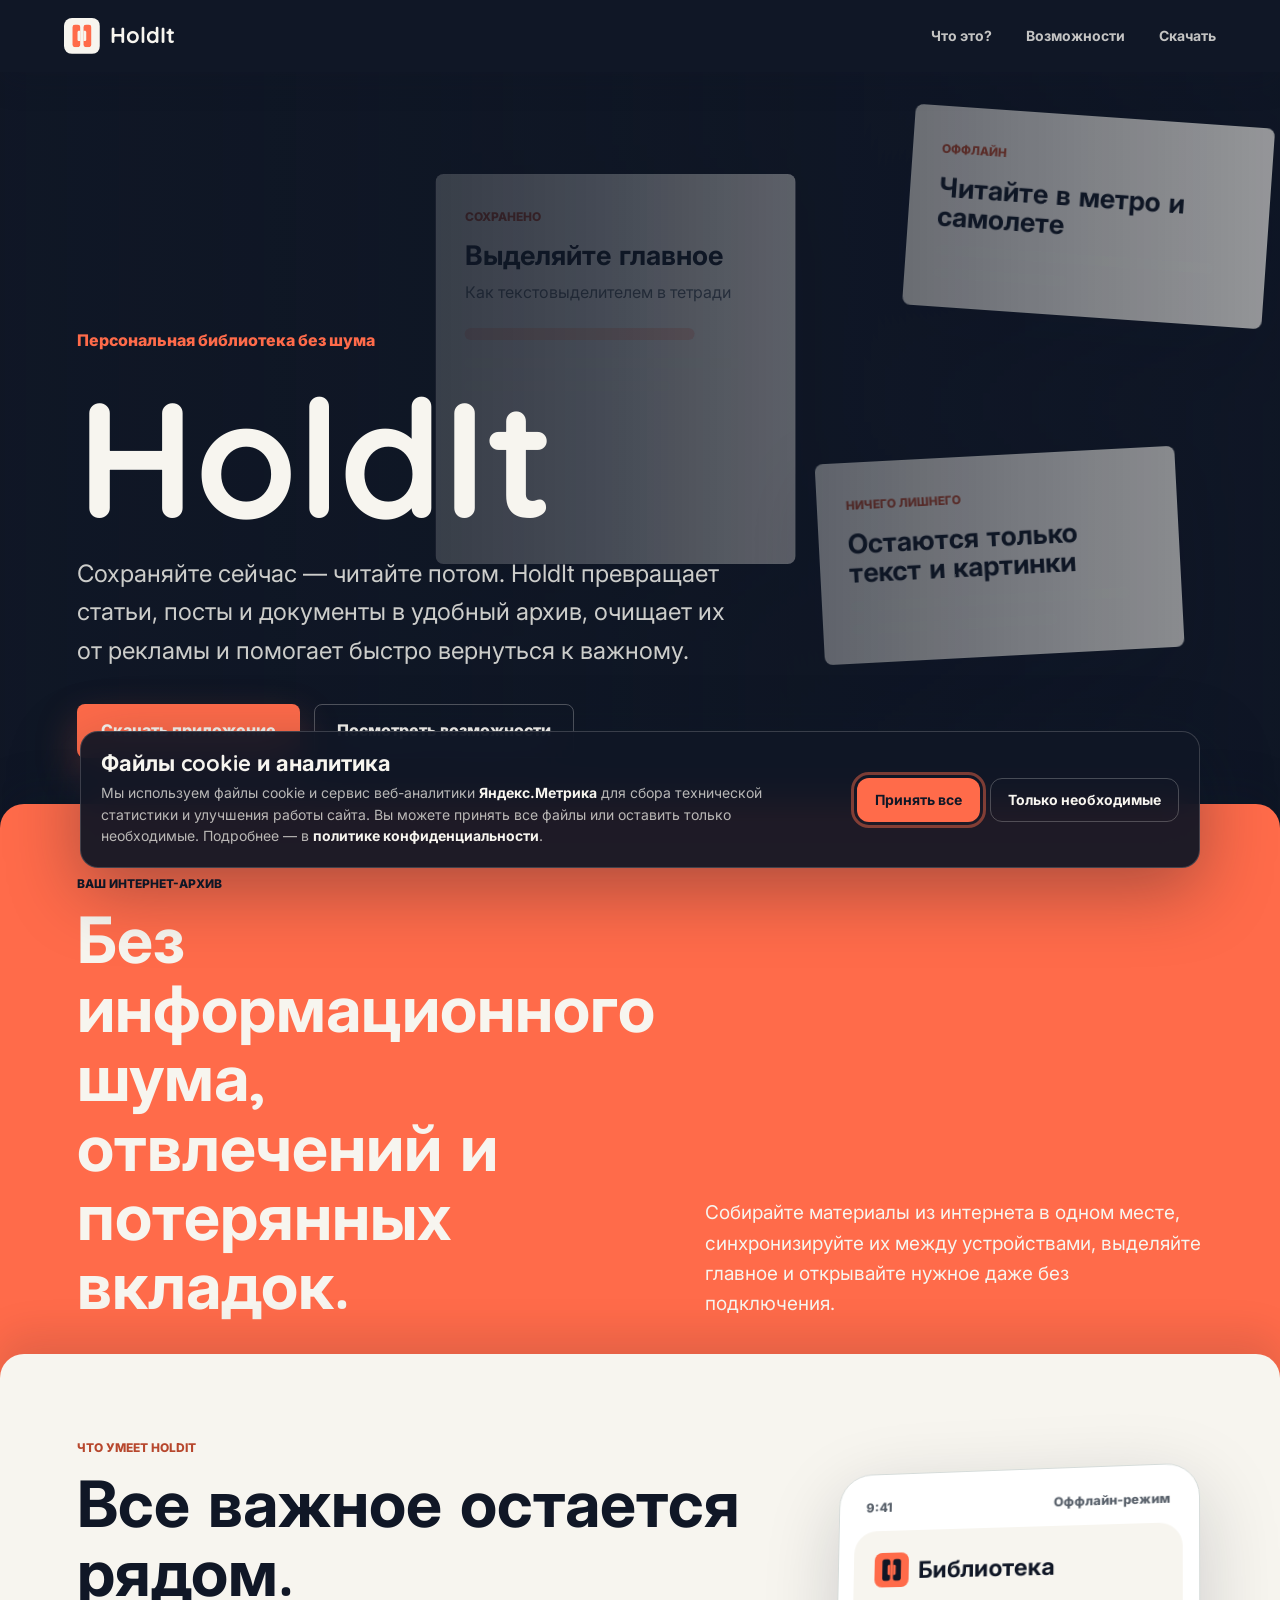
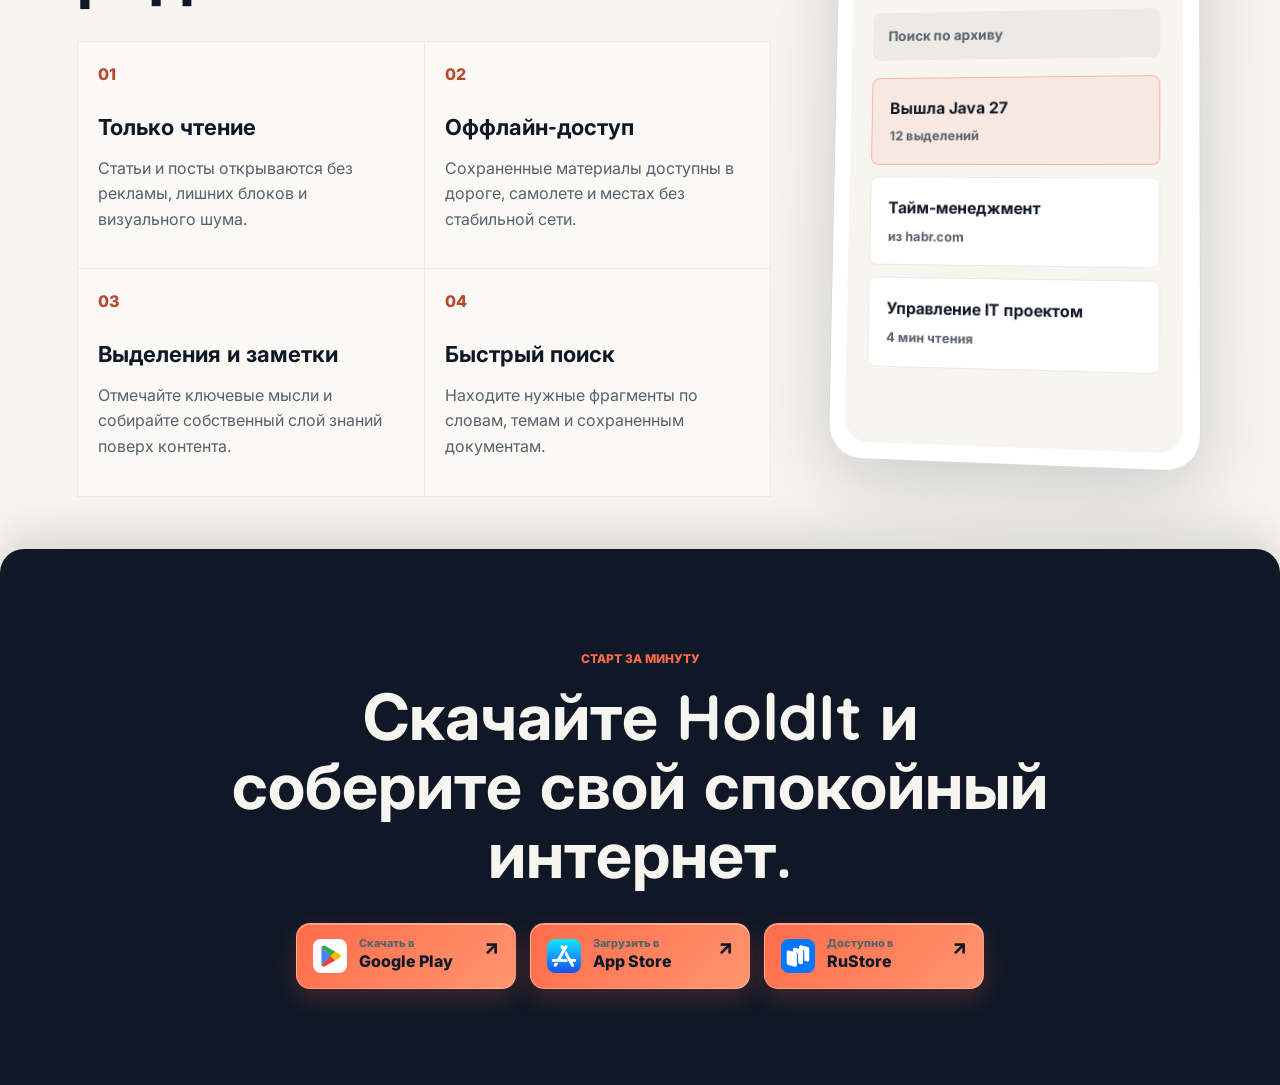
==== commit 99dda312: "Add cookie consent and privacy policy" ====
--- a/index.html
+++ b/index.html
@@ -150,5 +150,18 @@
         </div>
       </section>
     </main>
+
+    <aside class="cookie-banner" id="cookie-banner" aria-labelledby="cookie-title" aria-describedby="cookie-description" role="dialog" hidden>
+      <div class="cookie-copy">
+        <h2 id="cookie-title">Файлы cookie и аналитика</h2>
+        <p id="cookie-description">Мы используем файлы cookie и сервис веб-аналитики <strong>Яндекс.Метрика</strong> для сбора технической статистики и улучшения работы сайта. Вы можете принять все файлы или оставить только необходимые. Подробнее — в <a href="privacy.html">политике конфиденциальности</a>.</p>
+      </div>
+      <div class="cookie-actions">
+        <button class="cookie-button cookie-button-primary" type="button" data-cookie-choice="all">Принять все</button>
+        <button class="cookie-button cookie-button-secondary" type="button" data-cookie-choice="necessary">Только необходимые</button>
+      </div>
+    </aside>
+
+    <button class="cookie-settings" type="button" aria-controls="cookie-banner" hidden>Настройки cookie</button>
   </body>
 </html>
--- a/styles.css
+++ b/styles.css
@@ -568,6 +568,196 @@
   flex: none;
 }
 
+.cookie-banner {
+  position: fixed;
+  right: clamp(14px, 3vw, 32px);
+  bottom: clamp(14px, 3vw, 32px);
+  left: clamp(14px, 3vw, 32px);
+  z-index: 100;
+  display: flex;
+  align-items: center;
+  justify-content: space-between;
+  gap: 28px;
+  max-width: 1120px;
+  margin: 0 auto;
+  padding: 20px;
+  border: 1px solid rgba(247, 245, 239, 0.18);
+  border-radius: 18px;
+  background: rgba(16, 23, 38, 0.94);
+  color: var(--paper);
+  box-shadow: 0 22px 70px rgba(16, 23, 38, 0.34);
+  backdrop-filter: blur(18px) saturate(140%);
+  animation: cookie-enter 420ms ease both;
+}
+
+.cookie-banner[hidden] {
+  display: none;
+}
+
+.cookie-banner.is-closing {
+  opacity: 0;
+  transform: translateY(18px);
+  transition: opacity 220ms ease, transform 220ms ease;
+}
+
+.cookie-copy {
+  max-width: 720px;
+}
+
+.cookie-copy h2 {
+  margin: 0 0 6px;
+  font-size: clamp(18px, 2vw, 22px);
+}
+
+.cookie-copy p {
+  margin: 0;
+  color: rgba(247, 245, 239, 0.72);
+  font-size: 14px;
+  line-height: 1.55;
+}
+
+.cookie-copy strong {
+  color: var(--paper);
+}
+
+.cookie-copy a {
+  color: var(--paper);
+  font-weight: 700;
+  text-underline-offset: 3px;
+}
+
+.cookie-copy a:hover {
+  color: var(--accent);
+}
+
+.cookie-actions {
+  display: flex;
+  flex: none;
+  gap: 10px;
+}
+
+.cookie-button {
+  min-height: 44px;
+  padding: 0 17px;
+  border: 1px solid transparent;
+  border-radius: 12px;
+  font: 700 14px/1 Inter, sans-serif;
+  cursor: pointer;
+  transition: transform 180ms ease, background-color 180ms ease, border-color 180ms ease;
+}
+
+.cookie-button:hover {
+  transform: translateY(-2px);
+}
+
+.cookie-button:focus-visible {
+  outline: 3px solid rgba(255, 107, 74, 0.45);
+  outline-offset: 3px;
+}
+
+.cookie-button-primary {
+  background: var(--accent);
+  color: var(--ink);
+}
+
+.cookie-button-secondary {
+  border-color: rgba(247, 245, 239, 0.24);
+  background: transparent;
+  color: var(--paper);
+}
+
+.cookie-button-secondary:hover {
+  border-color: rgba(247, 245, 239, 0.5);
+  background: rgba(247, 245, 239, 0.08);
+}
+
+.cookie-settings {
+  position: fixed;
+  right: 18px;
+  bottom: 14px;
+  z-index: 90;
+  padding: 6px 8px;
+  border: 0;
+  background: rgba(16, 23, 38, 0.72);
+  color: rgba(247, 245, 239, 0.78);
+  border-radius: 7px;
+  font: 600 12px/1.2 Inter, sans-serif;
+  text-decoration: underline;
+  text-underline-offset: 3px;
+  cursor: pointer;
+  backdrop-filter: blur(10px);
+}
+
+.cookie-settings:hover {
+  color: var(--paper);
+}
+
+.cookie-settings:focus-visible {
+  outline: 3px solid rgba(255, 107, 74, 0.45);
+  outline-offset: 3px;
+}
+
+.cookie-settings[hidden] {
+  display: none;
+}
+
+@keyframes cookie-enter {
+  from {
+    opacity: 0;
+    transform: translateY(24px);
+  }
+}
+
+.agreement-page {
+  min-height: 100vh;
+  padding: clamp(28px, 6vw, 72px) clamp(18px, 6vw, 80px);
+  background: var(--paper);
+  color: var(--ink);
+}
+
+.agreement-shell {
+  width: min(760px, 100%);
+  margin: 0 auto;
+}
+
+.agreement-back {
+  display: inline-flex;
+  margin-bottom: 48px;
+  color: var(--muted);
+  font-weight: 700;
+  text-decoration: none;
+}
+
+.agreement-back:hover {
+  color: var(--accent);
+}
+
+.agreement-shell h1 {
+  margin: 0 0 20px;
+  font-size: clamp(38px, 7vw, 72px);
+}
+
+.agreement-shell h2 {
+  margin: 38px 0 12px;
+  font-size: clamp(22px, 3vw, 30px);
+}
+
+.agreement-shell p {
+  color: var(--muted);
+  line-height: 1.75;
+}
+
+.agreement-shell a:not(.agreement-back) {
+  color: var(--ink);
+  font-weight: 600;
+  overflow-wrap: anywhere;
+  text-underline-offset: 3px;
+}
+
+.agreement-shell a:not(.agreement-back):hover {
+  color: var(--accent);
+}
+
 @media (max-width: 940px) {
   .nav {
     gap: 16px;
@@ -603,6 +793,20 @@
   .feature-grid {
     order: 3;
     grid-template-columns: repeat(2, minmax(0, 1fr));
+  }
+}
+
+@media (max-width: 780px) {
+  .cookie-banner {
+    align-items: stretch;
+    flex-direction: column;
+    gap: 16px;
+    padding: 18px;
+  }
+
+  .cookie-actions {
+    display: grid;
+    grid-template-columns: 1fr 1fr;
   }
 }
 
@@ -637,6 +841,11 @@
   .secondary-button,
   .store-button {
     width: 100%;
+  }
+
+  .cookie-actions {
+    flex-direction: column;
+    grid-template-columns: 1fr;
   }
 
   .feature-grid {
